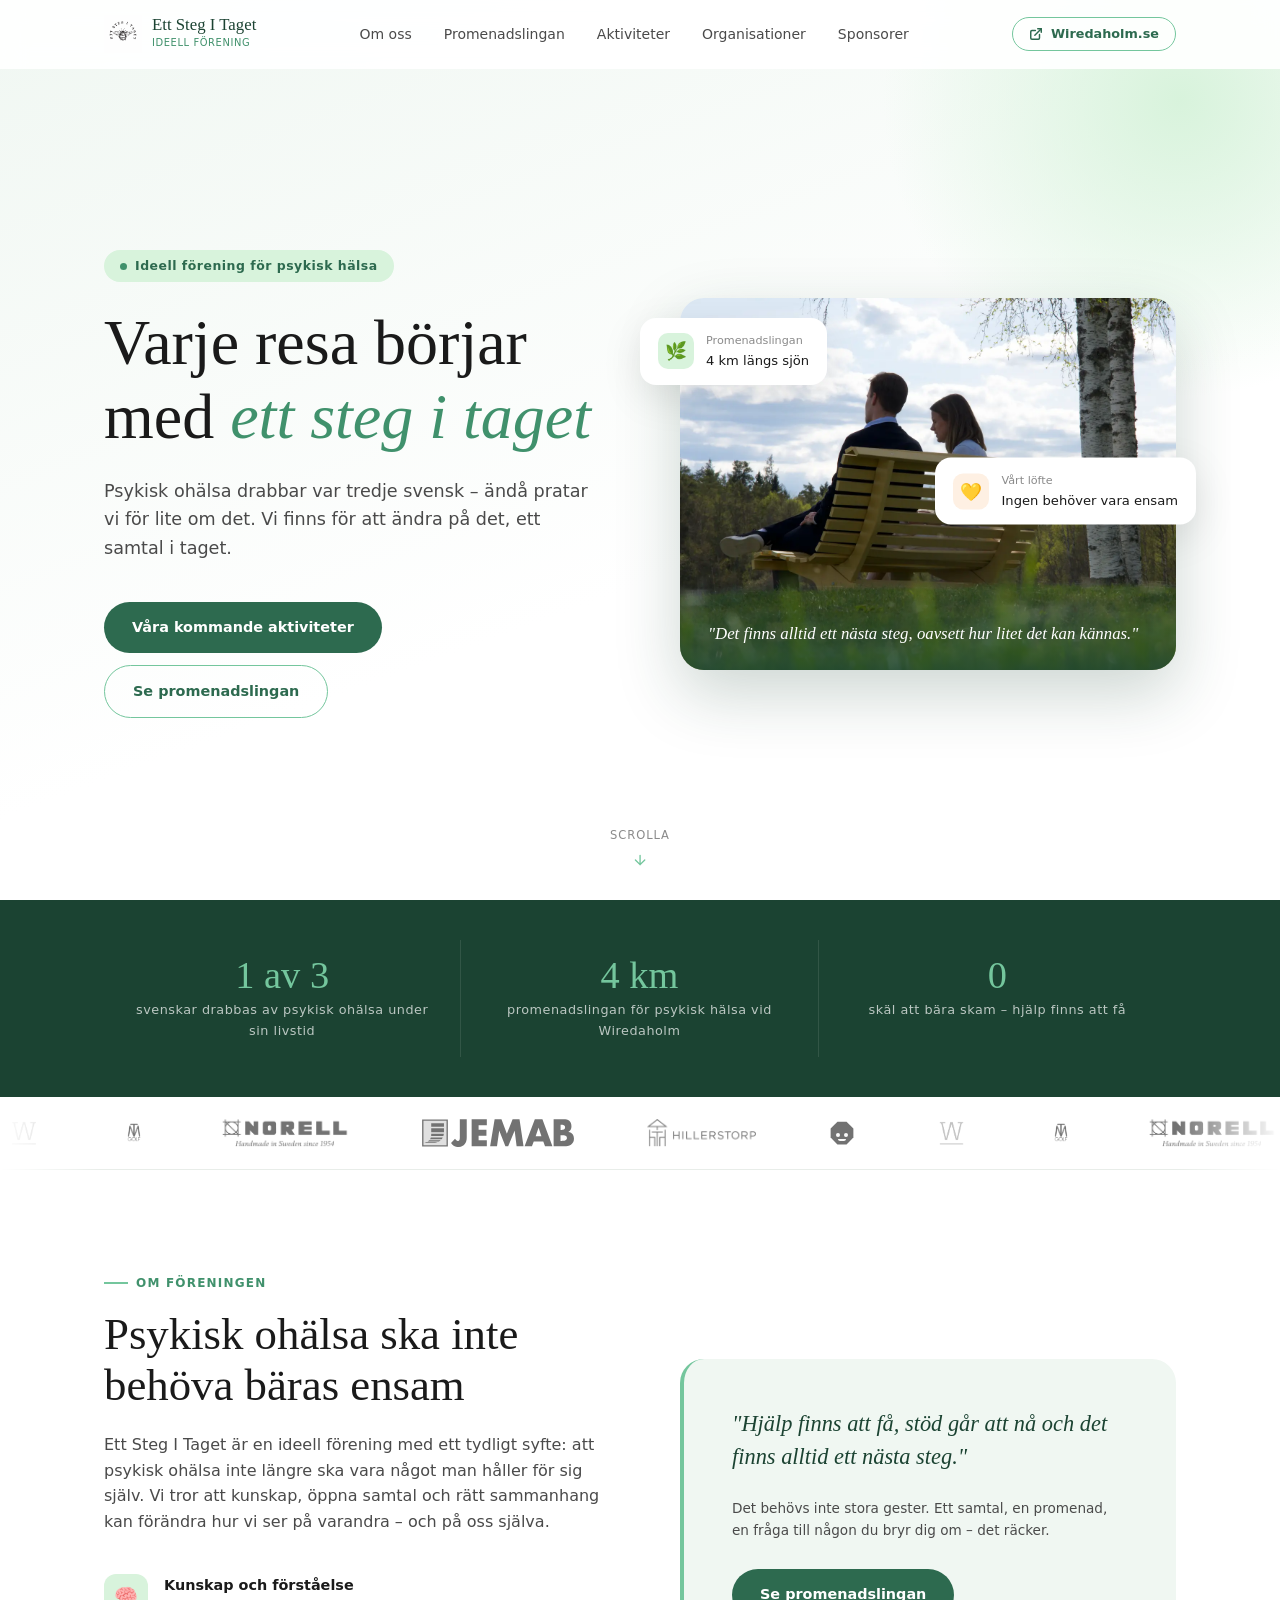
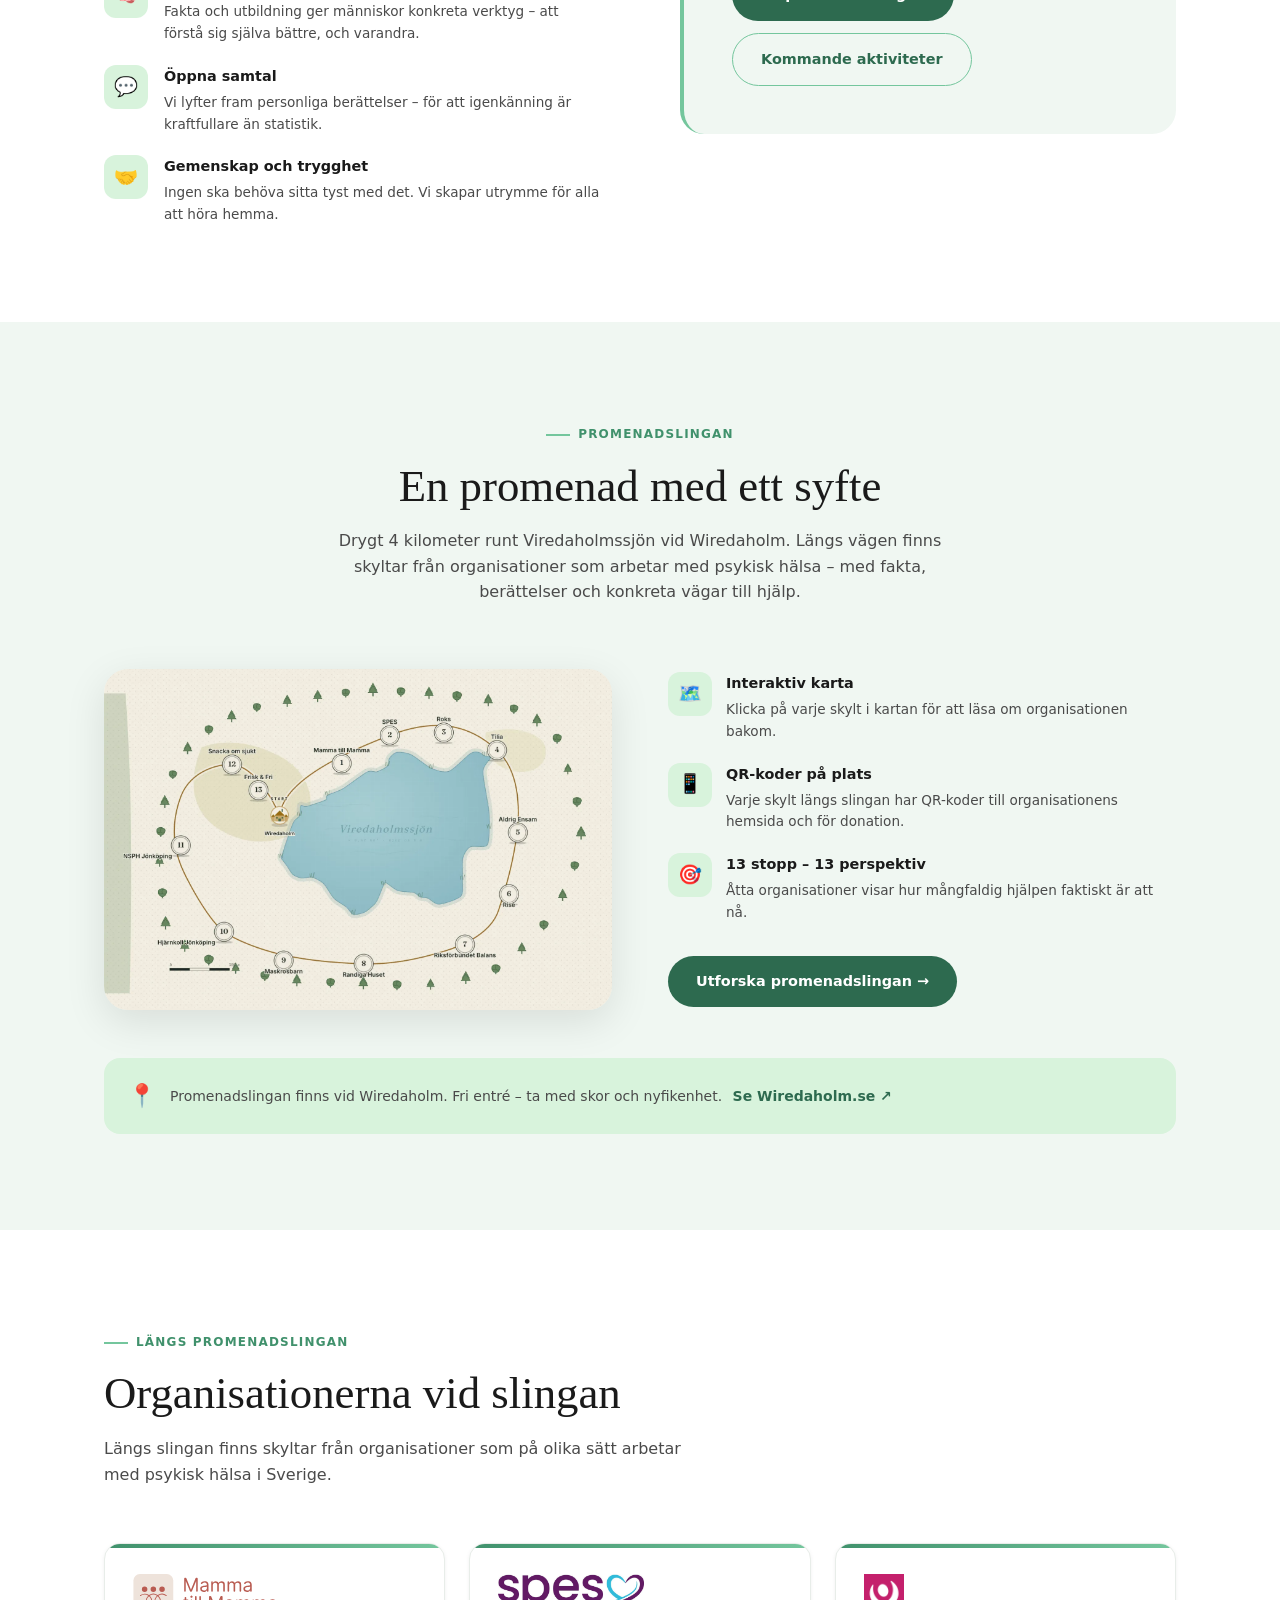
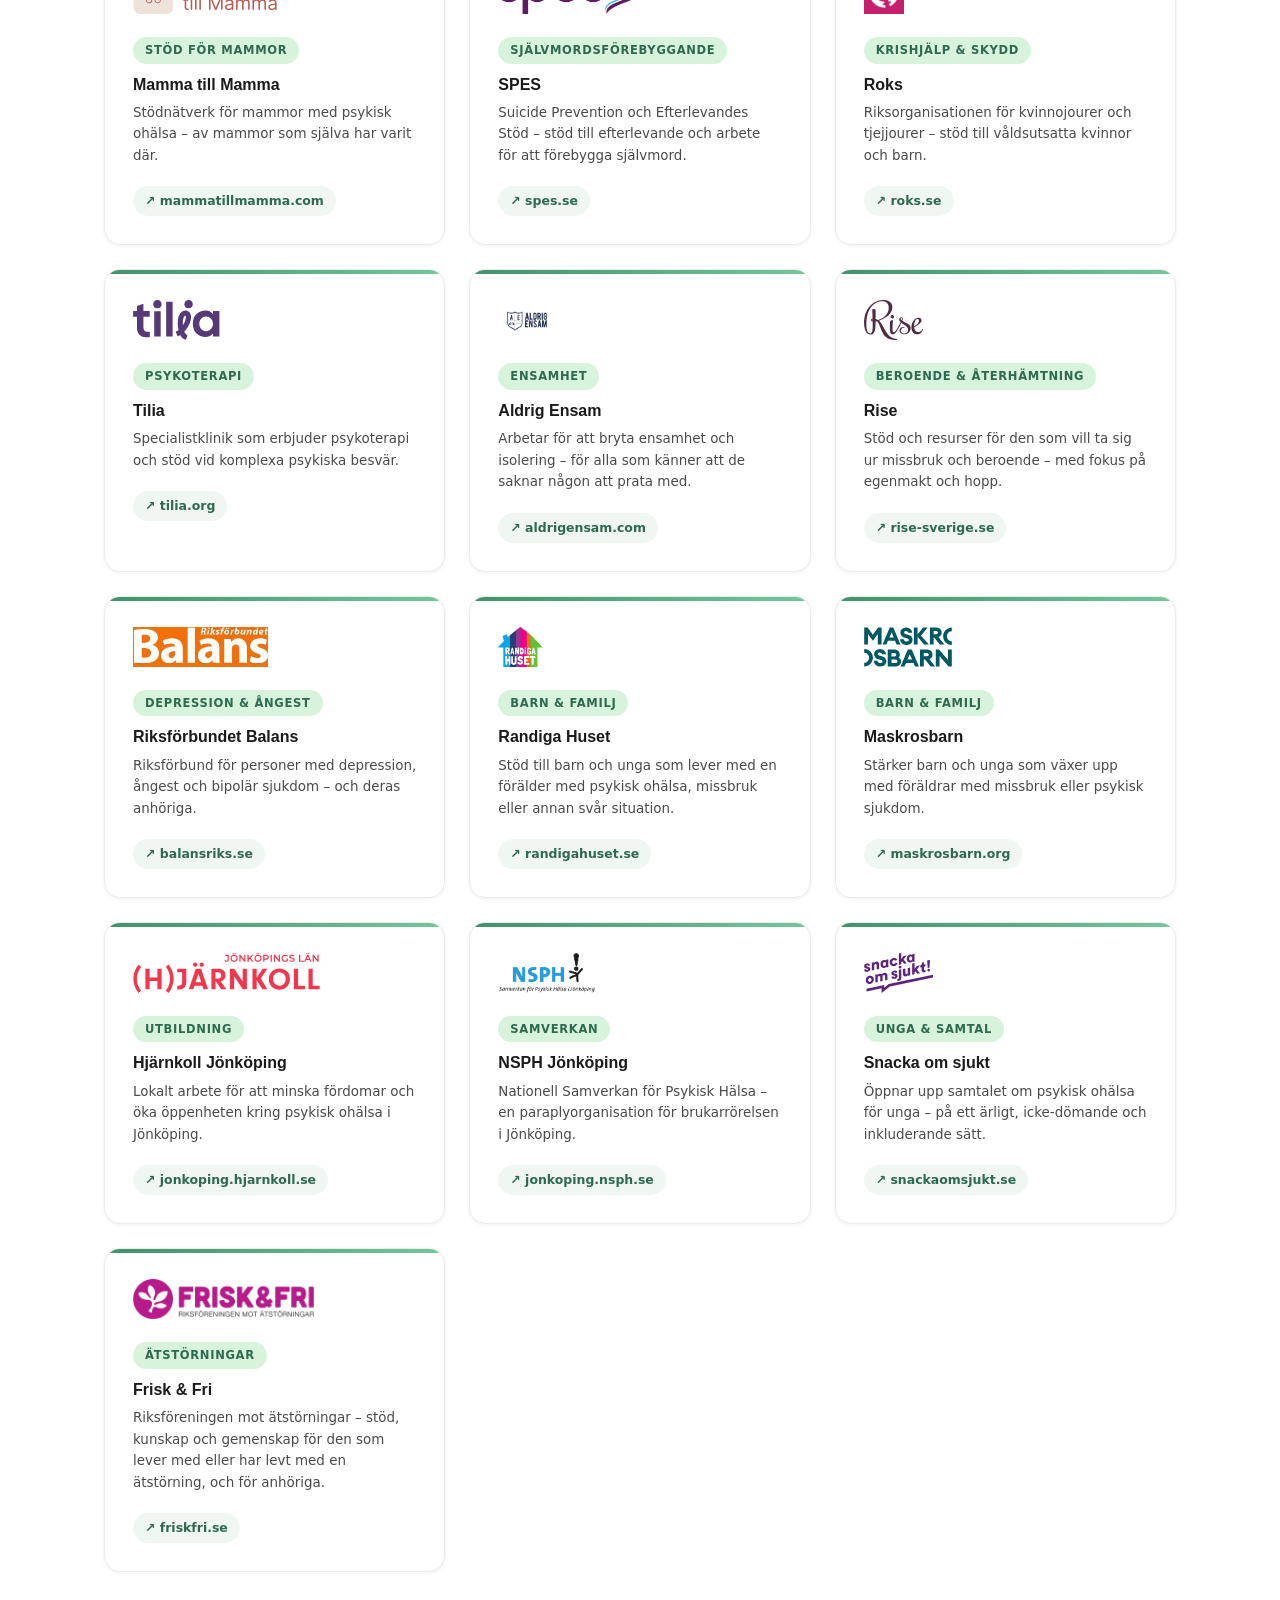
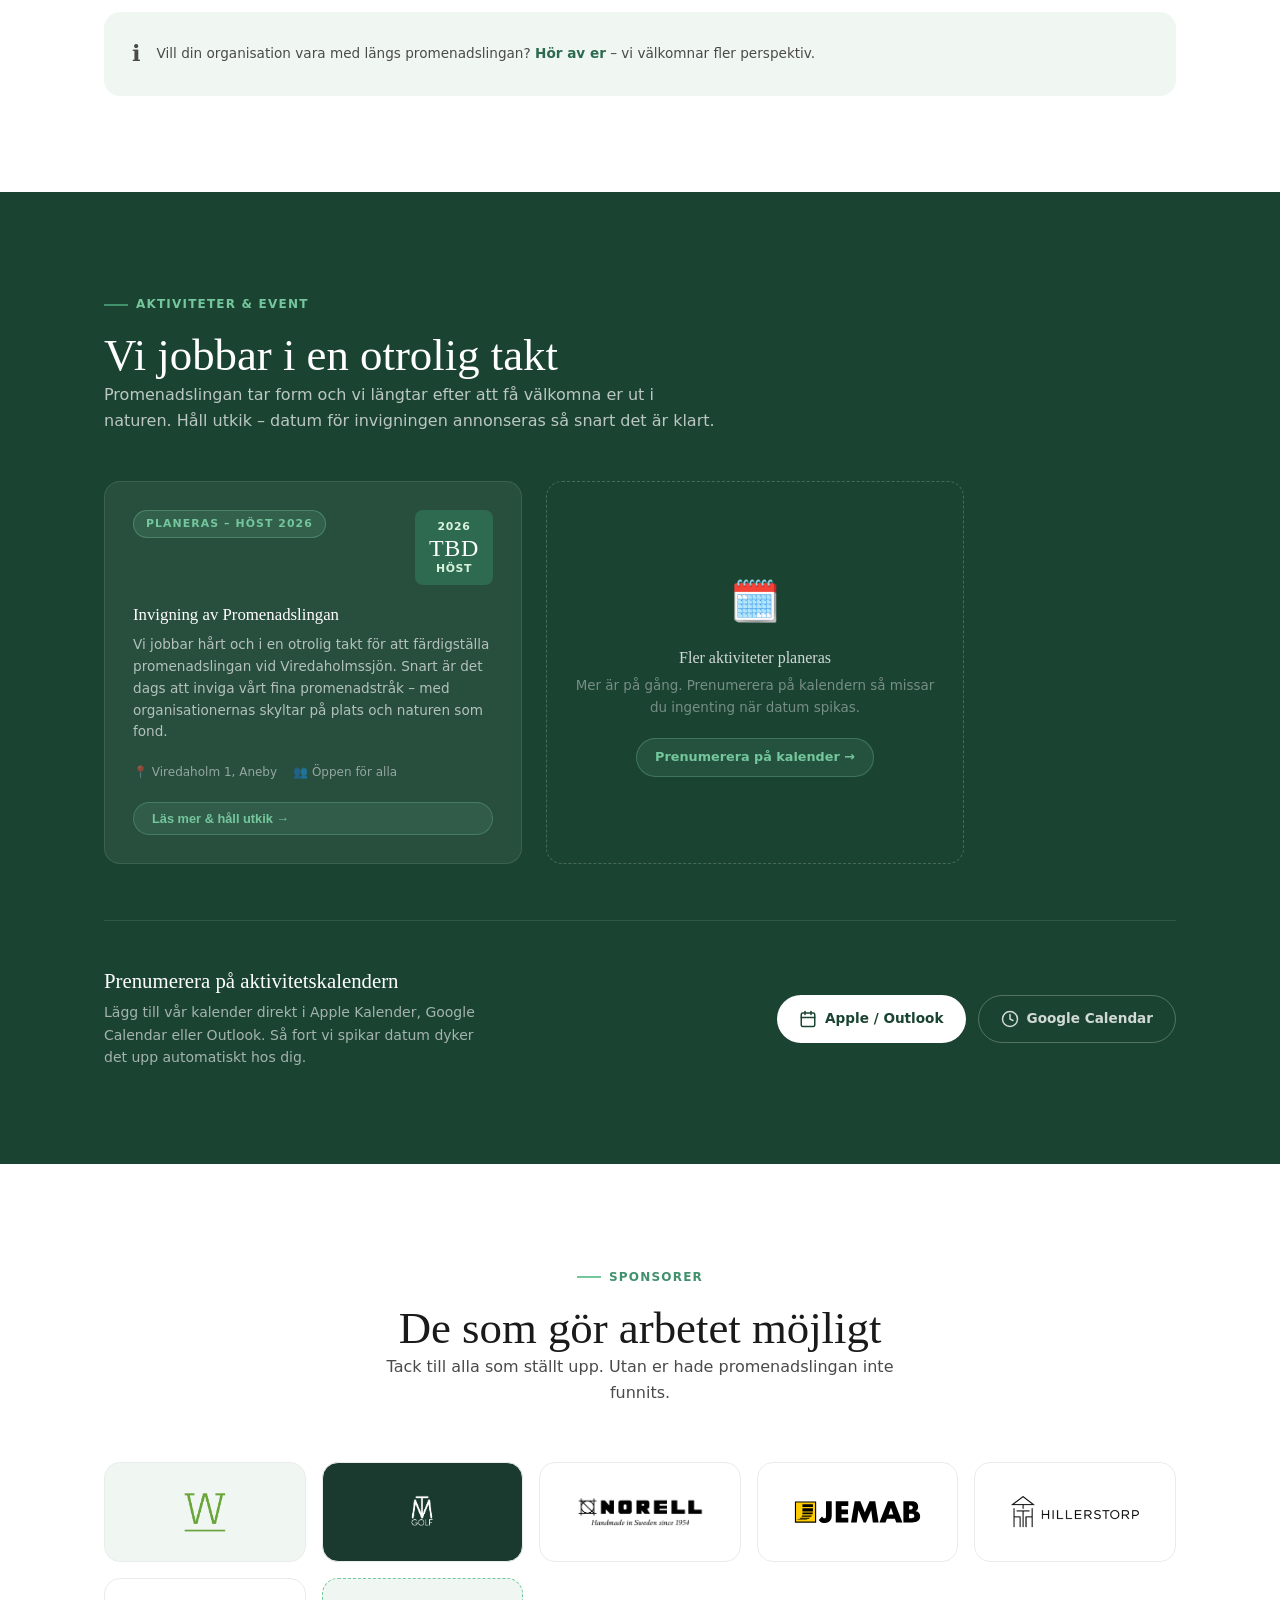
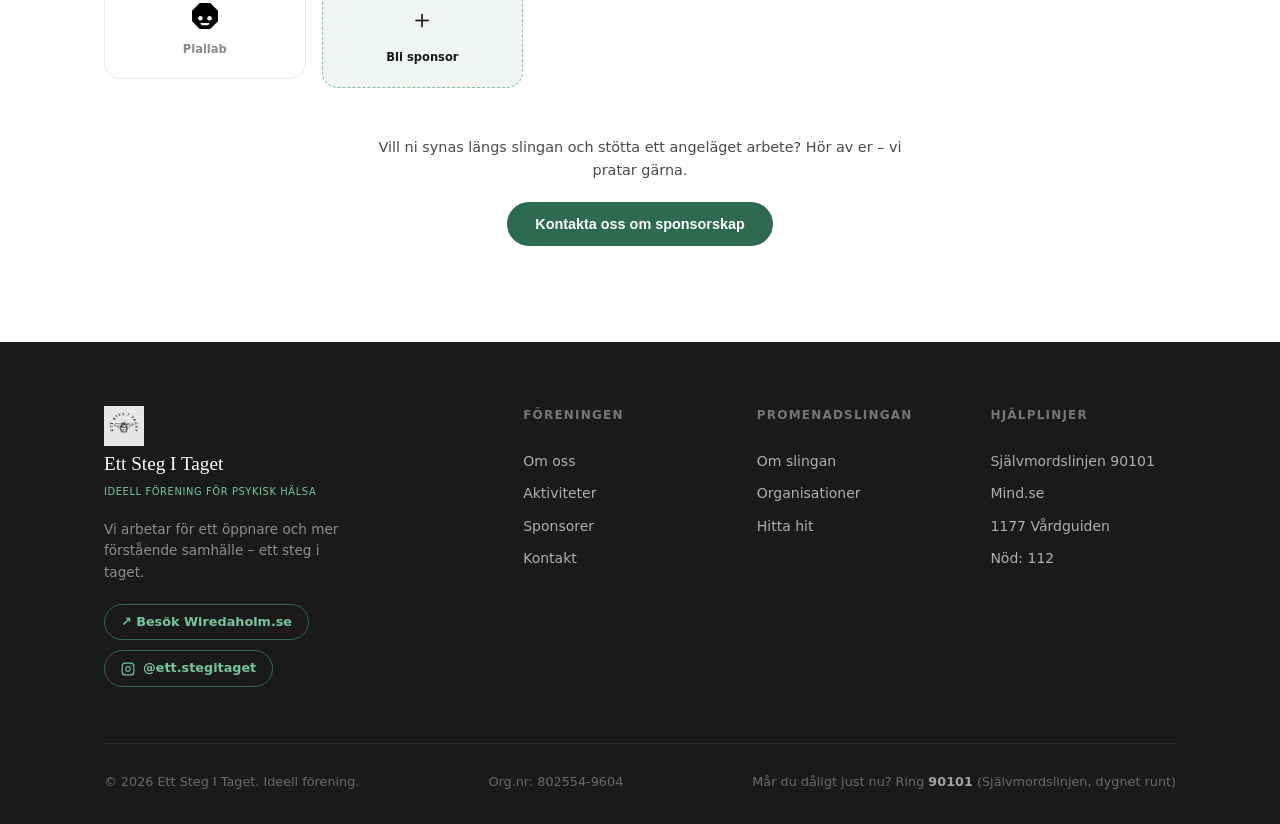
==== index.html @ 21723e29 "Lägg till Frisk & Fri logotyp (stopp 13) Lägger till logos/friskfri_Logotyp.png och kopplar den till" ====
<!DOCTYPE html>
<html lang="sv">
<head>
  <meta charset="UTF-8" />
  <meta name="viewport" content="width=device-width, initial-scale=1.0" />
  <title>Psykisk hälsa – Ett Steg I Taget | Ideell förening</title>
  <meta name="description" content="En ideell förening och en 4 km promenadslinga vid Wiredaholm – för att psykisk ohälsa inte ska behöva bäras ensam. Hjälp finns att få." />
  <!-- Open Graph / Social sharing -->
  <meta property="og:type" content="website" />
  <meta property="og:url" content="https://ettstegitaget.se/" />
  <meta property="og:title" content="Ett Steg I Taget – Ideell förening för psykisk hälsa" />
  <meta property="og:description" content="En ideell förening och en 4 km promenadslinga vid Wiredaholm – för att psykisk ohälsa inte ska behöva bäras ensam." />
  <meta property="og:image" content="https://ettstegitaget.se/Promenadslingan-vireda.webp" />
  <meta name="twitter:card" content="summary_large_image" />
  <meta name="twitter:title" content="Ett Steg I Taget – Ideell förening för psykisk hälsa" />
  <meta name="twitter:description" content="En ideell förening och en 4 km promenadslinga vid Wiredaholm – för att psykisk ohälsa inte ska behöva bäras ensam." />
  <meta name="twitter:image" content="https://ettstegitaget.se/Promenadslingan-vireda.webp" />
  <!-- Icons & manifest -->
  <link rel="icon" href="favicon.ico" sizes="any" />
  <link rel="icon" href="apple-touch-icon.png" type="image/png" sizes="180x180" />
  <link rel="apple-touch-icon" href="apple-touch-icon.png" />
  <link rel="manifest" href="manifest.json" />
  <!-- Fonts: self-hosted (GDPR) -->
  <link rel="stylesheet" href="fonts/fonts.css" />
  <style>
    /* ─── Design tokens ─────────────────────────────────── */
    :root {
      --green-900: #1B4332;
      --green-700: #2D6A4F;
      --green-500: #40916C;
      --green-300: #74C69D;
      --green-100: #D8F3DC;
      --green-50:  #F0F7F2;
      --warm:      #F4A261;
      --warm-light:#FEF0E3;
      --white:     #FFFFFF;
      --gray-900:  #1A1A1A;
      --gray-600:  #4A4A4A;
      --gray-400:  #8A8A8A;
      --gray-100:  #F5F5F5;
      --radius-sm: 8px;
      --radius-md: 16px;
      --radius-lg: 24px;
      --shadow-sm: 0 1px 4px rgba(0,0,0,.06);
      --shadow-md: 0 4px 20px rgba(0,0,0,.08);
      --shadow-lg: 0 12px 40px rgba(0,0,0,.10);
      --transition: .25s ease;
    }

    /* ─── Reset & base ──────────────────────────────────── */
    *, *::before, *::after { box-sizing: border-box; margin: 0; padding: 0; }
    html { scroll-behavior: smooth; }
    body {
      font-family: 'Inter', system-ui, sans-serif;
      color: var(--gray-900);
      background: var(--white);
      line-height: 1.6;
      -webkit-font-smoothing: antialiased;
    }
    img { display: block; max-width: 100%; }
    a { color: inherit; text-decoration: none; }
    ul { list-style: none; }

    /* ─── Utility ───────────────────────────────────────── */
    .container { max-width: 1120px; margin-inline: auto; padding-inline: 24px; }
    .section    { padding-block: 96px; }
    .section-sm { padding-block: 64px; }
    .eyebrow {
      display: inline-flex; align-items: center; gap: 8px;
      font-size: .75rem; font-weight: 600; letter-spacing: .1em;
      text-transform: uppercase; color: var(--green-500);
      margin-bottom: 16px;
    }
    .eyebrow::before {
      content: ''; display: block; width: 24px; height: 2px;
      background: var(--green-300);
    }
    h1, h2, h3 { font-family: 'Cormorant Garamond', Georgia, serif; line-height: 1.15; }
    h1 { font-size: clamp(2.4rem, 5vw, 4rem); font-weight: 300; }
    h2 { font-size: clamp(1.8rem, 3.5vw, 2.8rem); font-weight: 300; }
    h3 { font-size: 1.25rem; font-weight: 400; }
    p  { color: var(--gray-600); max-width: 60ch; }
    .btn {
      display: inline-flex; align-items: center; gap: 8px;
      padding: 14px 28px; border-radius: 100px;
      font-size: .9rem; font-weight: 600;
      transition: var(--transition); cursor: pointer; border: none;
    }
    .btn-primary {
      background: var(--green-700); color: var(--white);
    }
    .btn-primary:hover { background: var(--green-900); transform: translateY(-1px); box-shadow: var(--shadow-md); }
    .btn-outline {
      background: transparent; color: var(--green-700);
      border: 1.5px solid var(--green-300);
    }
    .btn-outline:hover { background: var(--green-50); transform: translateY(-1px); }
    .btn-warm {
      background: var(--warm); color: var(--white);
    }
    .btn-warm:hover { background: #e8935a; transform: translateY(-1px); box-shadow: var(--shadow-md); }
    .card {
      background: var(--white); border-radius: var(--radius-md);
      border: 1px solid #E8EDE9; padding: 32px;
      transition: var(--transition); box-shadow: var(--shadow-sm);
    }
    .card:hover { box-shadow: var(--shadow-md); transform: translateY(-2px); }
    .tag {
      display: inline-block;
      background: var(--green-100); color: var(--green-700);
      border-radius: 100px; font-size: .72rem; font-weight: 600;
      padding: 4px 12px; letter-spacing: .06em; text-transform: uppercase;
    }

    /* ─── Reveal animation ──────────────────────────────── */
    .reveal {
      opacity: 0; transform: translateY(24px);
      transition: opacity .6s ease, transform .6s ease;
    }
    .reveal.visible { opacity: 1; transform: translateY(0); }
    .reveal-delay-1 { transition-delay: .1s; }
    .reveal-delay-2 { transition-delay: .2s; }
    .reveal-delay-3 { transition-delay: .3s; }

    /* ─── Navigation ────────────────────────────────────── */
    .nav {
      position: fixed; top: 0; left: 0; right: 0; z-index: 100;
      background: rgba(255,255,255,.92); backdrop-filter: blur(12px);
      border-bottom: 1px solid transparent;
      transition: border-color var(--transition), box-shadow var(--transition);
    }
    .nav.scrolled {
      border-color: #E8EDE9; box-shadow: var(--shadow-sm);
    }
    .nav-inner {
      display: flex; align-items: center; justify-content: space-between;
      height: 68px;
    }
    .nav-logo {
      display: flex; align-items: center; gap: 10px;
    }
    .nav-logo img { height: 38px; width: auto; }
    .nav-logo-text { display: flex; flex-direction: column; gap: 1px; }
    .nav-logo-name {
      font-family: 'Cormorant Garamond', serif; font-size: 1.05rem; font-weight: 400;
      color: var(--green-900); line-height: 1;
    }
    .nav-logo-tagline {
      font-size: .62rem; color: var(--green-500); letter-spacing: .06em;
      text-transform: uppercase; font-weight: 500;
    }
    .nav-links {
      display: flex; align-items: center; gap: 32px;
    }
    .nav-links a {
      font-size: .875rem; font-weight: 500; color: var(--gray-600);
      transition: color var(--transition); position: relative;
    }
    .nav-links a::after {
      content: ''; position: absolute; bottom: -4px; left: 0; right: 0;
      height: 2px; background: var(--green-500); border-radius: 2px;
      transform: scaleX(0); transition: transform var(--transition);
    }
    .nav-links a:hover, .nav-links a.active { color: var(--green-700); }
    .nav-links a:hover::after, .nav-links a.active::after { transform: scaleX(1); }
    .nav-wiredaholm {
      display: flex; align-items: center; gap: 8px;
      font-size: .8rem; font-weight: 600; color: var(--green-700);
      border: 1.5px solid var(--green-300); border-radius: 100px;
      padding: 6px 16px; transition: var(--transition);
    }
    .nav-wiredaholm:hover { background: var(--green-50); }
    .nav-wiredaholm svg { width: 14px; height: 14px; }
    .hamburger {
      display: none; flex-direction: column; gap: 5px;
      cursor: pointer; padding: 4px; background: none; border: none;
    }
    .hamburger span {
      display: block; width: 24px; height: 2px;
      background: var(--gray-900); border-radius: 2px;
      transition: var(--transition);
    }
    .mobile-menu {
      display: none; position: fixed; inset: 68px 0 0 0; z-index: 99;
      background: var(--white); flex-direction: column; gap: 0;
      border-top: 1px solid #E8EDE9; padding: 24px;
      overflow-y: auto;
    }
    .mobile-menu.open { display: flex; }
    .mobile-menu a {
      display: block; padding: 16px 0; font-size: 1.1rem; font-weight: 500;
      color: var(--gray-600); border-bottom: 1px solid #F0F0F0;
      transition: color var(--transition);
    }
    .mobile-menu a:hover { color: var(--green-700); }

    /* ─── Hero ──────────────────────────────────────────── */
    .hero {
      min-height: 100svh; display: grid;
      place-items: center; padding-top: 68px;
      background: linear-gradient(160deg, var(--green-50) 0%, var(--white) 60%);
      position: relative; overflow: hidden;
    }
    .hero::before {
      content: ''; position: absolute;
      width: 600px; height: 600px; border-radius: 50%;
      background: radial-gradient(circle, var(--green-100) 0%, transparent 70%);
      top: -200px; right: -200px; pointer-events: none;
      z-index: 0;
    }
    .hero-content {
      display: grid; grid-template-columns: 1fr 1fr; gap: 80px;
      align-items: center; padding-block: 80px;
      position: relative; z-index: 1;
    }
    .hero-badge {
      display: inline-flex; align-items: center; gap: 8px;
      background: var(--green-100); color: var(--green-700);
      border-radius: 100px; font-size: .78rem; font-weight: 600;
      padding: 6px 16px; margin-bottom: 24px; letter-spacing: .04em;
    }
    .hero-badge span { width: 7px; height: 7px; background: var(--green-500); border-radius: 50%; }
    .hero h1 { margin-bottom: 24px; }
    .hero h1 em { font-style: italic; color: var(--green-500); }
    .hero p { font-size: 1.1rem; margin-bottom: 40px; }
    .hero-cta { display: flex; flex-wrap: wrap; gap: 12px; }
    .hero-visual {
      position: relative; display: flex;
      justify-content: center; align-items: center;
    }
    .hero-photo-frame {
      position: relative; border-radius: var(--radius-lg);
      overflow: hidden; width: 100%; max-width: 520px;
      aspect-ratio: 4/3;
      box-shadow: 0 24px 64px rgba(27,67,50,.22);
    }
    .hero-photo-frame img {
      width: 100%; height: 100%; object-fit: cover;
      object-position: center 40%;
      transition: transform .6s ease;
    }
    .hero-photo-frame:hover img { transform: scale(1.03); }
    .hero-photo-caption {
      position: absolute; bottom: 0; left: 0; right: 0;
      padding: 40px 28px 24px;
      background: linear-gradient(to top, rgba(27,67,50,.80) 0%, transparent 100%);
      font-family: 'Cormorant Garamond', serif; color: var(--white);
      font-size: 1.05rem; font-style: italic; line-height: 1.4;
    }
    .hero-float {
      position: absolute; background: var(--white);
      border-radius: var(--radius-md); padding: 14px 18px;
      box-shadow: var(--shadow-lg);
      display: flex; align-items: center; gap: 12px;
      font-size: .82rem; font-weight: 500; color: var(--gray-900);
      white-space: nowrap;
    }
    .hero-float-1 { top: 20px; left: -40px; }
    .hero-float-2 { top: 52%; right: -20px; transform: translateY(-50%); }
    .hero-float .icon {
      width: 36px; height: 36px; border-radius: 10px;
      display: flex; align-items: center; justify-content: center;
      font-size: 1.1rem; flex-shrink: 0;
    }
    .hero-float .icon.green { background: var(--green-100); }
    .hero-float .icon.warm  { background: var(--warm-light); }
    .scroll-indicator {
      position: absolute; bottom: 32px; left: 50%;
      transform: translateX(-50%);
      display: flex; flex-direction: column; align-items: center; gap: 8px;
      font-size: .72rem; color: var(--gray-400); letter-spacing: .08em; text-transform: uppercase;
      animation: bounce 2s infinite;
      z-index: 1;
    }
    .scroll-indicator svg { color: var(--green-300); }
    @keyframes bounce {
      0%, 100% { transform: translateX(-50%) translateY(0); }
      50% { transform: translateX(-50%) translateY(6px); }
    }

    /* ─── Sponsor marquee ──────────────────────────────────── */
    .sponsor-marquee {
      overflow: hidden;
      padding-block: 22px;
      background: var(--white);
      border-bottom: 1px solid #E8EDE9;
      -webkit-mask-image: linear-gradient(to right, transparent 0%, black 8%, black 92%, transparent 100%);
      mask-image: linear-gradient(to right, transparent 0%, black 8%, black 92%, transparent 100%);
    }
    .sponsor-marquee-track {
      display: flex;
      align-items: center;
      gap: 72px;
      width: max-content;
      animation: marquee-scroll 22s linear infinite;
    }
    .sponsor-marquee-track:hover { animation-play-state: paused; }
    @keyframes marquee-scroll {
      from { transform: translateX(0); }
      to   { transform: translateX(-50%); }
    }
    .sponsor-marquee-item {
      display: flex;
      align-items: center;
      flex-shrink: 0;
    }
    .sponsor-marquee-item img {
      height: 28px;
      width: auto;
      object-fit: contain;
      filter: grayscale(1);
      opacity: 0.55;
      transition: filter .3s ease, opacity .3s ease;
    }
    .sponsor-marquee-item img:hover {
      filter: grayscale(0);
      opacity: 1;
    }
    .sponsor-marquee-item img.invert {
      filter: invert(1) grayscale(1);
    }
    .sponsor-marquee-item img.invert:hover {
      filter: invert(1) grayscale(0);
      opacity: 1;
    }

    /* ─── Stats bar ─────────────────────────────────────── */
    .stats-bar {
      background: var(--green-900); color: var(--white);
      padding-block: 40px;
    }
    .stats-grid {
      display: grid; grid-template-columns: repeat(3, 1fr); gap: 0;
    }
    .stat {
      text-align: center; padding: 16px 24px;
      border-right: 1px solid rgba(255,255,255,.1);
    }
    .stat:last-child { border-right: none; }
    .stat-number {
      font-family: 'Cormorant Garamond', serif; font-size: 2.4rem; font-weight: 300;
      color: var(--green-300); line-height: 1; margin-bottom: 6px;
    }
    .stat-label { font-size: .8rem; color: rgba(255,255,255,.7); letter-spacing: .04em; }

    /* ─── Om oss ────────────────────────────────────────── */
    .about-grid {
      display: grid; grid-template-columns: 1fr 1fr; gap: 80px;
      align-items: center;
    }
    .about-values { margin-top: 40px; display: grid; gap: 20px; }
    .value-item {
      display: flex; gap: 16px; align-items: flex-start;
    }
    .value-icon {
      width: 44px; height: 44px; border-radius: 12px;
      background: var(--green-100); display: flex;
      align-items: center; justify-content: center;
      font-size: 1.2rem; flex-shrink: 0;
    }
    .value-text h4 { font-size: .9rem; font-weight: 600; margin-bottom: 4px; }
    .value-text p  { font-size: .85rem; max-width: none; }
    .about-quote-block {
      background: var(--green-50); border-radius: var(--radius-lg);
      padding: 48px; border-left: 4px solid var(--green-300);
      position: relative;
    }
    .about-quote-block blockquote {
      font-family: 'Cormorant Garamond', serif; font-size: 1.4rem; font-weight: 300;
      font-style: italic; color: var(--green-900); line-height: 1.5;
      margin-bottom: 24px;
    }
    .about-quote-block p { font-size: .85rem; max-width: none; }

    /* ─── Promenadslingan ───────────────────────────────── */
    .trail { background: var(--green-50); }
    .trail-header { text-align: center; max-width: 640px; margin: 0 auto 64px; }
    .trail-header p { margin-inline: auto; }
    .trail-steps {
      display: grid; grid-template-columns: repeat(3, 1fr); gap: 24px;
      margin-bottom: 56px;
    }
    .trail-step { text-align: center; padding: 32px 24px; }
    .step-number {
      font-family: 'Cormorant Garamond', serif; font-size: 3rem; font-weight: 300;
      color: var(--green-300); line-height: 1; margin-bottom: 16px;
    }
    .trail-step h3 { margin-bottom: 10px; font-size: 1.1rem; }
    .trail-step p  { font-size: .875rem; margin-inline: auto; }
    .trail-info-grid {
      display: grid; grid-template-columns: 1fr 1fr; gap: 24px;
    }
    .trail-info-card {
      background: var(--white); border-radius: var(--radius-md);
      padding: 32px; border: 1px solid #E8EDE9;
    }
    .trail-info-card h3 { margin-bottom: 12px; font-size: 1.05rem; }
    .trail-info-card p  { font-size: .875rem; max-width: none; }
    .qr-note {
      display: flex; align-items: flex-start; gap: 12px;
      background: var(--warm-light); border-radius: var(--radius-md);
      padding: 20px 24px; margin-top: 16px;
      font-size: .85rem; color: var(--gray-600);
    }
    .qr-note .qr-icon { font-size: 1.5rem; flex-shrink: 0; }

    /* ─── Organisationer ────────────────────────────────── */
    .orgs-header { max-width: 640px; margin-bottom: 56px; }
    .orgs-grid {
      display: grid; grid-template-columns: repeat(auto-fill, minmax(280px, 1fr));
      gap: 24px;
    }
    .org-card {
      padding: 28px; position: relative; overflow: hidden;
    }
    .org-card::before {
      content: ''; position: absolute; top: 0; left: 0; right: 0;
      height: 4px; background: linear-gradient(90deg, var(--green-500), var(--green-300));
    }
    .org-logo {
      height: 44px; margin-bottom: 20px;
      display: flex; align-items: center;
    }
    .org-logo img {
      max-height: 40px; max-width: 200px;
      width: auto; height: auto; object-fit: contain;
      display: block;
    }
    .org-card h3 { font-size: 1rem; font-weight: 600; margin-bottom: 8px; font-family: 'Inter', sans-serif; }
    .org-card p  { font-size: .84rem; max-width: none; margin-bottom: 20px; }
    .org-links   { display: flex; gap: 8px; flex-wrap: wrap; }
    .org-link {
      display: inline-flex; align-items: center; gap: 6px;
      font-size: .78rem; font-weight: 600; color: var(--green-700);
      background: var(--green-50); border-radius: 100px;
      padding: 5px 12px; transition: var(--transition);
    }
    .org-link:hover { background: var(--green-100); }
    .orgs-note {
      margin-top: 40px; padding: 24px 28px;
      background: var(--green-50); border-radius: var(--radius-md);
      font-size: .85rem; color: var(--gray-600);
      display: flex; gap: 16px; align-items: center;
    }
    .orgs-note .note-icon { font-size: 1.4rem; flex-shrink: 0; }

    /* ─── Aktiviteter ───────────────────────────────────── */
    .events { background: var(--green-900); color: var(--white); }
    .events .eyebrow { color: var(--green-300); }
    .events .eyebrow::before { background: var(--green-500); }
    .events h2 { color: var(--white); }
    .events-header {
      display: flex; justify-content: space-between; align-items: flex-end;
      margin-bottom: 48px; gap: 24px; flex-wrap: wrap;
    }
    .events-header p { color: rgba(255,255,255,.7); }
    .events-grid { display: grid; grid-template-columns: repeat(auto-fill, minmax(280px, 1fr)); gap: 24px; max-width: 860px; }
    .event-card {
      background: rgba(255,255,255,.06); border: 1px solid rgba(255,255,255,.1);
      border-radius: var(--radius-md); padding: 28px;
      display: flex; flex-direction: column;
      transition: var(--transition);
    }
    .event-card:hover {
      background: rgba(255,255,255,.10); transform: translateY(-2px);
      box-shadow: 0 8px 32px rgba(0,0,0,.3);
    }
    .event-card-top {
      display: flex; justify-content: space-between; align-items: flex-start;
      gap: 16px; margin-bottom: 20px;
    }
    .event-card-top .event-badge { margin-bottom: 0; flex-shrink: 0; }
    .event-date {
      display: inline-flex; flex-direction: column; align-items: center;
      background: var(--green-700); border-radius: var(--radius-sm);
      padding: 8px 14px; flex-shrink: 0;
      font-size: .68rem; font-weight: 600; letter-spacing: .06em;
      text-transform: uppercase; color: var(--green-100);
    }
    .event-date strong { font-family: 'Cormorant Garamond', serif; font-size: 1.5rem; font-weight: 300; color: var(--white); line-height: 1; }
    .event-card h3 { color: var(--white); margin-bottom: 10px; font-size: 1.05rem; }
    .event-card p  { color: rgba(255,255,255,.65); font-size: .85rem; max-width: none; margin-bottom: 20px; flex: 1; }
    .event-meta {
      display: flex; gap: 16px; flex-wrap: wrap;
      font-size: .75rem; color: rgba(255,255,255,.5);
    }
    .event-meta span { display: flex; align-items: center; gap: 5px; }
    .event-coming-soon {
      border: 1.5px dashed rgba(255,255,255,.2); border-radius: var(--radius-md);
      padding: 40px 28px; text-align: center;
      display: flex; flex-direction: column; align-items: center; justify-content: center;
    }
    .event-coming-soon .cs-icon { font-size: 2.5rem; margin-bottom: 16px; }
    .event-coming-soon h3 { color: rgba(255,255,255,.8); margin-bottom: 8px; font-size: 1rem; }
    .event-coming-soon p  { color: rgba(255,255,255,.4); font-size: .84rem; margin-inline: auto; }
    .event-card-btn {
      margin-top: 20px; display: inline-flex; align-items: center; gap: 6px;
      font-size: .8rem; font-weight: 600; color: var(--green-300);
      background: rgba(116,198,157,.12); border: 1px solid rgba(116,198,157,.3);
      border-radius: 100px; padding: 8px 18px; cursor: pointer;
      transition: background var(--transition), color var(--transition);
    }
    .event-card-btn:hover { background: rgba(116,198,157,.22); color: #fff; }

    /* ─── Event modal ─────────────────────────────────── */
    dialog.event-modal {
      position: fixed; inset: 0; margin: auto;
      border: none; border-radius: var(--radius-lg);
      padding: 0; max-width: 560px;
      width: calc(100% - 32px);
      max-height: 88vh; overflow-y: auto;
      box-shadow: 0 24px 80px rgba(0,0,0,.22);
      animation: modal-in .28s cubic-bezier(.22,1,.36,1);
    }
    dialog.event-modal::backdrop {
      background: rgba(15,30,20,.55);
      backdrop-filter: blur(6px);
    }
    @keyframes modal-in {
      from { opacity: 0; transform: translateY(20px) scale(.98); }
      to   { opacity: 1; transform: translateY(0) scale(1); }
    }
    .modal-hero {
      width: 100%; height: 210px; object-fit: cover;
      border-radius: var(--radius-lg) var(--radius-lg) 0 0;
      display: block;
    }
    .modal-hero-placeholder {
      width: 100%; height: 210px;
      background: linear-gradient(135deg, var(--green-900) 0%, var(--green-700) 100%);
      border-radius: var(--radius-lg) var(--radius-lg) 0 0;
      display: flex; align-items: center; justify-content: center;
      font-size: 3.5rem;
    }
    .modal-close {
      position: absolute; top: 14px; right: 14px;
      width: 34px; height: 34px; border-radius: 50%;
      background: rgba(0,0,0,.35); border: none; cursor: pointer;
      display: flex; align-items: center; justify-content: center;
      color: #fff; transition: background var(--transition);
    }
    .modal-close:hover { background: rgba(0,0,0,.55); }
    .modal-close svg { width: 16px; height: 16px; }
    .modal-body { padding: 28px 32px 36px; position: relative; }
    .modal-body .event-badge { margin-bottom: 14px; }
    .modal-body h2 {
      font-family: 'Cormorant Garamond', serif; font-weight: 300;
      font-size: clamp(1.6rem, 3vw, 2.1rem); line-height: 1.15;
      color: var(--gray-900); margin-bottom: 16px;
    }
    .modal-meta {
      display: flex; flex-wrap: wrap; gap: 16px;
      margin-bottom: 20px;
    }
    .modal-meta span {
      display: flex; align-items: center; gap: 6px;
      font-size: .82rem; color: var(--gray-400); font-weight: 500;
    }
    .modal-desc { font-size: .95rem; color: var(--gray-600); line-height: 1.7; margin-bottom: 28px; }
    .modal-divider { border: none; border-top: 1px solid #E8EDE9; margin: 24px 0; }
    .modal-cta-label {
      font-size: .75rem; font-weight: 700; letter-spacing: .08em;
      text-transform: uppercase; color: var(--gray-400); margin-bottom: 12px;
    }
    .modal-cta-btn {
      width: 100%; justify-content: center; font-size: .95rem;
    }
    /* event badge */
    .event-badge {
      display: inline-block; margin-bottom: 14px;
      background: rgba(116,198,157,.15); color: var(--green-300);
      border: 1px solid rgba(116,198,157,.35);
      border-radius: 100px; font-size: .68rem; font-weight: 700;
      letter-spacing: .1em; text-transform: uppercase; padding: 4px 12px;
    }
    /* calendar subscribe block */
    .cal-subscribe {
      margin-top: 56px;
      border-top: 1px solid rgba(255,255,255,.1);
      padding-top: 48px;
      display: flex; flex-wrap: wrap;
      align-items: center; justify-content: space-between; gap: 32px;
    }
    .cal-subscribe-text h3 {
      color: var(--white); font-size: 1.3rem; font-weight: 300;
      margin-bottom: 8px;
    }
    .cal-subscribe-text p {
      color: rgba(255,255,255,.6); font-size: .875rem; max-width: 44ch;
    }
    .cal-btns {
      display: flex; flex-wrap: wrap; gap: 12px; flex-shrink: 0;
    }
    .cal-btn {
      display: inline-flex; align-items: center; gap: 8px;
      padding: 12px 22px; border-radius: 100px;
      font-size: .85rem; font-weight: 600;
      transition: var(--transition); text-decoration: none;
    }
    .cal-btn svg { width: 18px; height: 18px; flex-shrink: 0; }
    .cal-btn-primary {
      background: var(--white); color: var(--green-900);
    }
    .cal-btn-primary:hover { background: var(--green-100); transform: translateY(-1px); }
    .cal-btn-secondary {
      background: transparent; color: rgba(255,255,255,.8);
      border: 1.5px solid rgba(255,255,255,.25);
    }
    .cal-btn-secondary:hover { background: rgba(255,255,255,.08); transform: translateY(-1px); }
    @media (max-width: 680px) {
      .cal-subscribe { flex-direction: column; }
      .cal-btns { width: 100%; }
      .cal-btn { flex: 1; justify-content: center; }
    }

    /* ─── Sponsorer ─────────────────────────────────────── */
    .sponsors-header { text-align: center; max-width: 520px; margin: 0 auto 56px; }
    .sponsors-header p { margin-inline: auto; }
    .sponsors-grid {
      display: grid; grid-template-columns: repeat(auto-fill, minmax(180px, 1fr));
      gap: 16px; margin-bottom: 48px;
    }
    .sponsor-card {
      aspect-ratio: 2/1; border-radius: var(--radius-md);
      border: 1.5px solid #E8EDE9;
      display: flex; flex-direction: column;
      align-items: center; justify-content: center; gap: 8px;
      padding: 20px; transition: var(--transition);
      background: var(--white); text-decoration: none;
    }
    .sponsor-card:hover { border-color: var(--green-300); box-shadow: var(--shadow-md); transform: translateY(-2px); }
    .sponsor-card img {
      max-width: 80%; max-height: 48px;
      width: auto; height: auto; object-fit: contain;
      transition: filter var(--transition);
    }
    .sponsor-card .sp-name { font-size: .72rem; font-weight: 600; color: var(--gray-400); text-align: center; }
    .sponsor-cta { text-align: center; }
    .sponsor-cta p { font-size: .9rem; margin: 0 auto 20px; }

    /* ─── Footer ────────────────────────────────────────── */
    footer {
      background: var(--gray-900); color: var(--white);
      padding-block: 64px 32px;
    }
    .footer-grid {
      display: grid; grid-template-columns: 2fr 1fr 1fr 1fr;
      gap: 48px; margin-bottom: 56px;
    }
    .footer-brand .nav-logo-name { font-size: 1.2rem; color: var(--white); margin-bottom: 4px; display: block; }
    .footer-brand .nav-logo-tagline { color: var(--green-300); }
    .footer-brand p {
      margin-top: 16px; font-size: .85rem;
      color: rgba(255,255,255,.5); max-width: 28ch;
    }
    .footer-wiredaholm {
      display: inline-flex; align-items: center; gap: 8px;
      margin-top: 20px; font-size: .8rem; font-weight: 600;
      color: var(--green-300); border: 1px solid var(--green-700);
      border-radius: 100px; padding: 7px 16px; transition: var(--transition);
    }
    .footer-wiredaholm:hover { background: var(--green-700); color: var(--white); }
    .footer-col h4 {
      font-size: .75rem; font-weight: 700; letter-spacing: .1em;
      text-transform: uppercase; color: rgba(255,255,255,.4);
      margin-bottom: 20px;
    }
    .footer-col a {
      display: block; font-size: .875rem;
      color: rgba(255,255,255,.65); padding-block: 5px;
      transition: color var(--transition);
    }
    .footer-col a:hover { color: var(--green-300); }
    .footer-bottom {
      border-top: 1px solid rgba(255,255,255,.08);
      padding-top: 28px; display: flex;
      justify-content: space-between; align-items: center; flex-wrap: wrap;
      gap: 16px;
    }
    .footer-bottom p { font-size: .8rem; color: rgba(255,255,255,.35); max-width: none; }
    .org-nr { font-size: .75rem; color: rgba(255,255,255,.25); }

    /* ─── Responsive ────────────────────────────────────── */
    @media (max-width: 900px) {
      .nav-links, .nav-wiredaholm { display: none; }
      .hamburger { display: flex; }
      .hero        { min-height: auto; }
      .hero-content { grid-template-columns: 1fr; gap: 24px; padding-block: 48px 40px; }
      .hero-visual  { display: none; }
      .scroll-indicator { display: none; }
      .about-grid   { grid-template-columns: 1fr; gap: 40px; }
      .trail-steps  { grid-template-columns: 1fr; gap: 8px; }
      .trail-info-grid { grid-template-columns: 1fr; }
      .trail-map-grid { grid-template-columns: 1fr !important; gap: 32px !important; }
      .trail-map-grid > a { order: -1; }
      .stats-grid   { grid-template-columns: 1fr 1fr; }
      .stat         { border-right: none; border-bottom: 1px solid rgba(255,255,255,.1); padding: 20px 16px; }
      .stat:nth-child(odd) { border-right: 1px solid rgba(255,255,255,.1); }
      .stat:last-child { grid-column: 1 / -1; border-bottom: none; }
      .events-header { flex-direction: column; align-items: flex-start; }
      .footer-grid  { grid-template-columns: 1fr 1fr; }
      .footer-brand { grid-column: 1 / -1; }
    }
    @media (max-width: 600px) {
      .section { padding-block: 64px; }
      .footer-grid { grid-template-columns: 1fr; }
      .footer-bottom { flex-direction: column; text-align: center; }
      .hero-cta { flex-direction: column; }
      .hero-cta .btn { width: 100%; justify-content: center; }
      .scroll-indicator { display: none; }
    }
  </style>
</head>
<body>

<!-- ═══════════════ NAVIGATION ═══════════════ -->
<nav class="nav" id="navbar">
  <div class="container">
    <div class="nav-inner">
      <a href="#" class="nav-logo">
        <img src="Logga-Ett Steg I Taget.png" alt="Ett Steg I Taget logotyp" />
        <div class="nav-logo-text">
          <span class="nav-logo-name">Ett Steg I Taget</span>
          <span class="nav-logo-tagline">Ideell förening</span>
        </div>
      </a>

      <ul class="nav-links">
        <li><a href="#om-oss">Om oss</a></li>
        <li><a href="#promenadslingan">Promenadslingan</a></li>
        <li><a href="#aktiviteter">Aktiviteter</a></li>
        <li><a href="#organisationer">Organisationer</a></li>
        <li><a href="#sponsorer">Sponsorer</a></li>
      </ul>

      <a href="https://wiredaholm.se" target="_blank" rel="noopener" class="nav-wiredaholm">
        <svg xmlns="http://www.w3.org/2000/svg" viewBox="0 0 24 24" fill="none" stroke="currentColor" stroke-width="2.5" stroke-linecap="round" stroke-linejoin="round"><path d="M18 13v6a2 2 0 0 1-2 2H5a2 2 0 0 1-2-2V8a2 2 0 0 1 2-2h6"/><polyline points="15 3 21 3 21 9"/><line x1="10" y1="14" x2="21" y2="3"/></svg>
        Wiredaholm.se
      </a>

      <button class="hamburger" id="hamburger" aria-label="Meny">
        <span></span><span></span><span></span>
      </button>
    </div>
  </div>
</nav>

<!-- Mobile menu -->
<div class="mobile-menu" id="mobileMenu">
  <a href="#om-oss" class="mobile-link">Om oss</a>
  <a href="#promenadslingan" class="mobile-link">Promenadslingan</a>
  <a href="#aktiviteter" class="mobile-link">Aktiviteter</a>
  <a href="#organisationer" class="mobile-link">Organisationer</a>
  <a href="#sponsorer" class="mobile-link">Sponsorer</a>
  <a href="https://wiredaholm.se" target="_blank" rel="noopener" style="color:var(--green-500);margin-top:8px;">
    ↗ Wiredaholm.se
  </a>
</div>


<!-- ═══════════════ HERO ═══════════════ -->
<section class="hero" id="hero">
  <div class="container">
    <div class="hero-content">
      <div>
        <div class="hero-badge">
          <span></span> Ideell förening för psykisk hälsa
        </div>
        <h1>Varje resa börjar med <em>ett steg i taget</em></h1>
        <p>Psykisk ohälsa drabbar var tredje svensk – ändå pratar vi för lite om det. Vi finns för att ändra på det, ett samtal i taget.</p>
        <div class="hero-cta">
          <a href="#aktiviteter" class="btn btn-primary">Våra kommande aktiviteter</a>
          <a href="#promenadslingan" class="btn btn-outline">Se promenadslingan</a>
        </div>
      </div>

      <div class="hero-visual">
        <div class="hero-photo-frame">
          <img src="hero.webp" alt="Två personer sitter tillsammans på en gul träbänk vid sjön vid Wiredaholm, omgivna av björkar och grönska" />
          <div class="hero-photo-caption">"Det finns alltid ett nästa steg, oavsett hur litet det kan kännas."</div>
        </div>
        <div class="hero-float hero-float-1">
          <div class="icon green">🌿</div>
          <div>
            <div style="font-size:.7rem;color:var(--gray-400);">Promenadslingan</div>
            <div>4 km längs sjön</div>
          </div>
        </div>
        <div class="hero-float hero-float-2">
          <div class="icon warm">💛</div>
          <div>
            <div style="font-size:.7rem;color:var(--gray-400);">Vårt löfte</div>
            <div>Ingen behöver vara ensam</div>
          </div>
        </div>
      </div>
    </div>
  </div>

  <div class="scroll-indicator">
    <span>Scrolla</span>
    <svg width="16" height="16" viewBox="0 0 24 24" fill="none" stroke="currentColor" stroke-width="2" stroke-linecap="round"><path d="M12 5v14M5 12l7 7 7-7"/></svg>
  </div>
</section>


<!-- ═══════════════ STATS BAR ═══════════════ -->
<section class="stats-bar">
  <div class="container">
    <div class="stats-grid">
      <div class="stat reveal">
        <div class="stat-number">1 av 3</div>
        <div class="stat-label">svenskar drabbas av psykisk ohälsa under sin livstid</div>
      </div>
      <div class="stat reveal reveal-delay-1">
        <div class="stat-number">4 km</div>
        <div class="stat-label">promenadslingan för psykisk hälsa vid Wiredaholm</div>
      </div>
      <div class="stat reveal reveal-delay-2">
        <div class="stat-number">0</div>
        <div class="stat-label">skäl att bära skam – hjälp finns att få</div>
      </div>
    </div>
  </div>
</section>

<!-- ═══════════════ SPONSOR MARQUEE ═══════════════ -->
<div class="sponsor-marquee" aria-hidden="true">
  <div class="sponsor-marquee-track">
    <!-- Set 1 -->
    <a href="https://wiredaholm.se/" target="_blank" rel="noopener" class="sponsor-marquee-item">
      <img src="logos/sponsor-wiredaholm.png" alt="Wiredaholm Golf &amp; Konferens" />
    </a>
    <a href="https://www.tmgolf.se/" target="_blank" rel="noopener" class="sponsor-marquee-item">
      <img src="logos/sponsor-tmgolf.png" alt="TM Golf" class="invert" />
    </a>
    <a href="https://norellmobel.se/" target="_blank" rel="noopener" class="sponsor-marquee-item">
      <img src="logos/sponsor-norell.png" alt="Norell Möbel" />
    </a>
    <a href="https://jemab.se/" target="_blank" rel="noopener" class="sponsor-marquee-item">
      <img src="logos/sponsor-jemab.svg" alt="Jemab" />
    </a>
    <a href="https://www.hillerstorp.se/" target="_blank" rel="noopener" class="sponsor-marquee-item">
      <img src="logos/sponsor-hillerstorp.png" alt="Hillerstorp" />
    </a>
    <a href="https://www.plailab.com/" target="_blank" rel="noopener" class="sponsor-marquee-item">
      <img src="logos/sponsor-plailab.svg" alt="Plailab" />
    </a>
    <!-- Set 2 (duplicate for seamless loop) -->
    <a href="https://wiredaholm.se/" target="_blank" rel="noopener" class="sponsor-marquee-item">
      <img src="logos/sponsor-wiredaholm.png" alt="" />
    </a>
    <a href="https://www.tmgolf.se/" target="_blank" rel="noopener" class="sponsor-marquee-item">
      <img src="logos/sponsor-tmgolf.png" alt="" class="invert" />
    </a>
    <a href="https://norellmobel.se/" target="_blank" rel="noopener" class="sponsor-marquee-item">
      <img src="logos/sponsor-norell.png" alt="" />
    </a>
    <a href="https://jemab.se/" target="_blank" rel="noopener" class="sponsor-marquee-item">
      <img src="logos/sponsor-jemab.svg" alt="" />
    </a>
    <a href="https://www.hillerstorp.se/" target="_blank" rel="noopener" class="sponsor-marquee-item">
      <img src="logos/sponsor-hillerstorp.png" alt="" />
    </a>
    <a href="https://www.plailab.com/" target="_blank" rel="noopener" class="sponsor-marquee-item">
      <img src="logos/sponsor-plailab.svg" alt="" />
    </a>
  </div>
</div>


<!-- ═══════════════ OM OSS ═══════════════ -->
<section class="section" id="om-oss">
  <div class="container">
    <div class="about-grid">

      <div class="reveal">
        <span class="eyebrow">Om föreningen</span>
        <h2>Psykisk ohälsa ska inte behöva bäras ensam</h2>
        <p style="margin-top:20px;">
          Ett Steg I Taget är en ideell förening med ett tydligt syfte: att psykisk ohälsa inte längre ska vara något man håller för sig själv. Vi tror att kunskap, öppna samtal och rätt sammanhang kan förändra hur vi ser på varandra – och på oss själva.
        </p>
        <div class="about-values">
          <div class="value-item">
            <div class="value-icon">🧠</div>
            <div class="value-text">
              <h4>Kunskap och förståelse</h4>
              <p>Fakta och utbildning ger människor konkreta verktyg – att förstå sig själva bättre, och varandra.</p>
            </div>
          </div>
          <div class="value-item">
            <div class="value-icon">💬</div>
            <div class="value-text">
              <h4>Öppna samtal</h4>
              <p>Vi lyfter fram personliga berättelser – för att igenkänning är kraftfullare än statistik.</p>
            </div>
          </div>
          <div class="value-item">
            <div class="value-icon">🤝</div>
            <div class="value-text">
              <h4>Gemenskap och trygghet</h4>
              <p>Ingen ska behöva sitta tyst med det. Vi skapar utrymme för alla att höra hemma.</p>
            </div>
          </div>
        </div>
      </div>

      <div class="reveal reveal-delay-1">
        <div class="about-quote-block">
          <blockquote>"Hjälp finns att få, stöd går att nå och det finns alltid ett nästa steg."</blockquote>
          <p>
            Det behövs inte stora gester. Ett samtal, en promenad, en fråga till någon du bryr dig om – det räcker.
          </p>
          <div style="margin-top:28px; display:flex; gap:12px; flex-wrap:wrap;">
            <a href="#promenadslingan" class="btn btn-primary">Se promenadslingan</a>
            <a href="#aktiviteter" class="btn btn-outline">Kommande aktiviteter</a>
          </div>
        </div>
      </div>

    </div>
  </div>
</section>


<!-- ═══════════════ PROMENADSLINGAN ═══════════════ -->
<section class="section trail" id="promenadslingan">
  <div class="container">

    <div class="trail-header reveal">
      <span class="eyebrow">Promenadslingan</span>
      <h2>En promenad med ett syfte</h2>
      <p style="margin-top:16px;">
        Drygt 4 kilometer runt Viredaholmssjön vid Wiredaholm. Längs vägen finns skyltar från organisationer som arbetar med psykisk hälsa – med fakta, berättelser och konkreta vägar till hjälp.
      </p>
    </div>

    <!-- Teaser-grid med SVG-förhandsvisning av kartan -->
    <div class="trail-map-grid reveal" style="display:grid; grid-template-columns:1fr 1fr; gap:56px; align-items:center; margin-bottom:48px;">
      <!-- Karta-förhandsvisning -->
      <a href="promenad.html" style="display:block; border-radius:var(--radius-lg); overflow:hidden; box-shadow:var(--shadow-lg); transition:transform .3s ease, box-shadow .3s ease;" onmouseover="this.style.transform='translateY(-3px)';this.style.boxShadow='0 28px 72px rgba(27,67,50,.22)'" onmouseout="this.style.transform='';this.style.boxShadow='var(--shadow-lg)'">
        <img src="Promenadslingan-vireda.webp" alt="Karta över promenadslingan runt Viredaholmssjön med 12 stopp" style="width:100%; height:auto; display:block;" loading="lazy" />
      </a>

      <!-- Info -->
      <div>
        <div style="display:grid; gap:20px; margin-bottom:32px;">
          <div style="display:flex; gap:14px; align-items:flex-start;">
            <div class="value-icon">🗺️</div>
            <div class="value-text">
              <h4>Interaktiv karta</h4>
              <p>Klicka på varje skylt i kartan för att läsa om organisationen bakom.</p>
            </div>
          </div>
          <div style="display:flex; gap:14px; align-items:flex-start;">
            <div class="value-icon">📱</div>
            <div class="value-text">
              <h4>QR-koder på plats</h4>
              <p>Varje skylt längs slingan har QR-koder till organisationens hemsida och för donation.</p>
            </div>
          </div>
          <div style="display:flex; gap:14px; align-items:flex-start;">
            <div class="value-icon">🎯</div>
            <div class="value-text">
              <h4>13 stopp – 13 perspektiv</h4>
              <p>Åtta organisationer visar hur mångfaldig hjälpen faktiskt är att nå.</p>
            </div>
          </div>
        </div>
        <a href="promenad.html" class="btn btn-primary" style="font-size:.9rem;">
          Utforska promenadslingan →
        </a>
      </div>
    </div>

    <div style="background:var(--green-100); border-radius:var(--radius-md); padding:20px 24px; display:flex; gap:14px; align-items:center;" class="reveal">
      <span style="font-size:1.4rem;">📍</span>
      <span style="font-size:.875rem; color:var(--gray-600);">
        Promenadslingan finns vid Wiredaholm. Fri entré – ta med skor och nyfikenhet.
        <a href="https://wiredaholm.se" target="_blank" rel="noopener" style="color:var(--green-700);font-weight:600;margin-left:6px;">Se Wiredaholm.se ↗</a>
      </span>
    </div>

  </div>
</section>


<!-- ═══════════════ ORGANISATIONER ═══════════════ -->
<section class="section" id="organisationer">
  <div class="container">
    <div class="orgs-header reveal">
      <span class="eyebrow">Längs promenadslingan</span>
      <h2>Organisationerna vid slingan</h2>
      <p style="margin-top:16px;">
        Längs slingan finns skyltar från organisationer som på olika sätt arbetar med psykisk hälsa i Sverige.
      </p>
    </div>

    <div class="orgs-grid">
      <div class="card org-card reveal">
        <div class="org-logo"><img src="logos/org-mammatillmamma.svg" alt="Mamma till Mamma logotyp" /></div>
        <span class="tag">Stöd för mammor</span>
        <h3 style="margin-top:12px;">Mamma till Mamma</h3>
        <p>Stödnätverk för mammor med psykisk ohälsa – av mammor som själva har varit där.</p>
        <div class="org-links">
          <a href="https://mammatillmamma.com/" target="_blank" rel="noopener" class="org-link">↗ mammatillmamma.com</a>
        </div>
      </div>

      <div class="card org-card reveal reveal-delay-1">
        <div class="org-logo"><img src="logos/org-spes.jpg" alt="SPES logotyp" /></div>
        <span class="tag">Självmordsförebyggande</span>
        <h3 style="margin-top:12px;">SPES</h3>
        <p>Suicide Prevention och Efterlevandes Stöd – stöd till efterlevande och arbete för att förebygga självmord.</p>
        <div class="org-links">
          <a href="https://spes.se/" target="_blank" rel="noopener" class="org-link">↗ spes.se</a>
        </div>
      </div>

      <div class="card org-card reveal reveal-delay-2">
        <div class="org-logo"><img src="logos/org-roks.png" alt="Roks logotyp" /></div>
        <span class="tag">Krishjälp & skydd</span>
        <h3 style="margin-top:12px;">Roks</h3>
        <p>Riksorganisationen för kvinnojourer och tjejjourer – stöd till våldsutsatta kvinnor och barn.</p>
        <div class="org-links">
          <a href="https://www.roks.se/" target="_blank" rel="noopener" class="org-link">↗ roks.se</a>
        </div>
      </div>

      <div class="card org-card reveal">
        <div class="org-logo"><img src="logos/org-tilia.svg" alt="Tilia logotyp" /></div>
        <span class="tag">Psykoterapi</span>
        <h3 style="margin-top:12px;">Tilia</h3>
        <p>Specialistklinik som erbjuder psykoterapi och stöd vid komplexa psykiska besvär.</p>
        <div class="org-links">
          <a href="https://tilia.org/" target="_blank" rel="noopener" class="org-link">↗ tilia.org</a>
        </div>
      </div>

      <div class="card org-card reveal reveal-delay-1">
        <div class="org-logo"><img src="logos/org-aldrigensam.jpg" alt="Aldrig Ensam logotyp" /></div>
        <span class="tag">Ensamhet</span>
        <h3 style="margin-top:12px;">Aldrig Ensam</h3>
        <p>Arbetar för att bryta ensamhet och isolering – för alla som känner att de saknar någon att prata med.</p>
        <div class="org-links">
          <a href="https://www.aldrigensam.com/" target="_blank" rel="noopener" class="org-link">↗ aldrigensam.com</a>
        </div>
      </div>

      <div class="card org-card reveal reveal-delay-2">
        <div class="org-logo"><img src="logos/org-rise.svg" alt="Rise logotyp" /></div>
        <span class="tag">Beroende & återhämtning</span>
        <h3 style="margin-top:12px;">Rise</h3>
        <p>Stöd och resurser för den som vill ta sig ur missbruk och beroende – med fokus på egenmakt och hopp.</p>
        <div class="org-links">
          <a href="https://rise-sverige.se/" target="_blank" rel="noopener" class="org-link">↗ rise-sverige.se</a>
        </div>
      </div>

      <div class="card org-card reveal">
        <div class="org-logo"><img src="logos/org-balans.jpg" alt="Riksförbundet Balans logotyp" /></div>
        <span class="tag">Depression & ångest</span>
        <h3 style="margin-top:12px;">Riksförbundet Balans</h3>
        <p>Riksförbund för personer med depression, ångest och bipolär sjukdom – och deras anhöriga.</p>
        <div class="org-links">
          <a href="https://balansriks.se/" target="_blank" rel="noopener" class="org-link">↗ balansriks.se</a>
        </div>
      </div>

      <div class="card org-card reveal reveal-delay-1">
        <div class="org-logo"><img src="logos/org-randiga.svg" alt="Randiga Huset logotyp" /></div>
        <span class="tag">Barn & familj</span>
        <h3 style="margin-top:12px;">Randiga Huset</h3>
        <p>Stöd till barn och unga som lever med en förälder med psykisk ohälsa, missbruk eller annan svår situation.</p>
        <div class="org-links">
          <a href="https://www.randigahuset.se/" target="_blank" rel="noopener" class="org-link">↗ randigahuset.se</a>
        </div>
      </div>

      <div class="card org-card reveal reveal-delay-2">
        <div class="org-logo"><img src="logos/org-maskrosbarn.svg" alt="Maskrosbarn logotyp" /></div>
        <span class="tag">Barn & familj</span>
        <h3 style="margin-top:12px;">Maskrosbarn</h3>
        <p>Stärker barn och unga som växer upp med föräldrar med missbruk eller psykisk sjukdom.</p>
        <div class="org-links">
          <a href="https://maskrosbarn.org/" target="_blank" rel="noopener" class="org-link">↗ maskrosbarn.org</a>
        </div>
      </div>

      <div class="card org-card reveal">
        <div class="org-logo"><img src="logos/org-hjarnkoll.svg" alt="Hjärnkoll Jönköping logotyp" /></div>
        <span class="tag">Utbildning</span>
        <h3 style="margin-top:12px;">Hjärnkoll Jönköping</h3>
        <p>Lokalt arbete för att minska fördomar och öka öppenheten kring psykisk ohälsa i Jönköping.</p>
        <div class="org-links">
          <a href="https://jonkoping.hjarnkoll.se/" target="_blank" rel="noopener" class="org-link">↗ jonkoping.hjarnkoll.se</a>
        </div>
      </div>

      <div class="card org-card reveal reveal-delay-1">
        <div class="org-logo"><img src="logos/org-nsph.webp" alt="NSPH Jönköping logotyp" /></div>
        <span class="tag">Samverkan</span>
        <h3 style="margin-top:12px;">NSPH Jönköping</h3>
        <p>Nationell Samverkan för Psykisk Hälsa – en paraplyorganisation för brukarrörelsen i Jönköping.</p>
        <div class="org-links">
          <a href="https://jonkoping.nsph.se/" target="_blank" rel="noopener" class="org-link">↗ jonkoping.nsph.se</a>
        </div>
      </div>

      <div class="card org-card reveal reveal-delay-2">
        <div class="org-logo"><img src="logos/org-snacka.svg" alt="Snacka om sjukt logotyp" /></div>
        <span class="tag">Unga & samtal</span>
        <h3 style="margin-top:12px;">Snacka om sjukt</h3>
        <p>Öppnar upp samtalet om psykisk ohälsa för unga – på ett ärligt, icke-dömande och inkluderande sätt.</p>
        <div class="org-links">
          <a href="https://www.snackaomsjukt.se/" target="_blank" rel="noopener" class="org-link">↗ snackaomsjukt.se</a>
        </div>
      </div>

      <div class="card org-card reveal">
        <div class="org-logo"><img src="logos/friskfri_Logotyp.png" alt="Frisk & Fri logotyp" /></div>
        <span class="tag">Ätstörningar</span>
        <h3 style="margin-top:12px;">Frisk & Fri</h3>
        <p>Riksföreningen mot ätstörningar – stöd, kunskap och gemenskap för den som lever med eller har levt med en ätstörning, och för anhöriga.</p>
        <div class="org-links">
          <a href="https://www.friskfri.se" target="_blank" rel="noopener" class="org-link">↗ friskfri.se</a>
        </div>
      </div>
    </div>

    <div class="orgs-note reveal" style="margin-top:40px;">
      <span class="note-icon">ℹ️</span>
      <span>Vill din organisation vara med längs promenadslingan? <a href="#" onclick="event.preventDefault();openMailto('organisation')" style="color:var(--green-700);font-weight:600;">Hör av er</a> – vi välkomnar fler perspektiv.</span>
    </div>
  </div>
</section>


<!-- ═══════════════ AKTIVITETER ═══════════════ -->
<section class="section events" id="aktiviteter">
  <div class="container">
    <div class="events-header reveal">
      <div>
        <span class="eyebrow">Aktiviteter &amp; Event</span>
        <h2>Vi jobbar i en otrolig takt</h2>
        <p>Promenadslingan tar form och vi längtar efter att få välkomna er ut i naturen. Håll utkik – datum för invigningen annonseras så snart det är klart.</p>
      </div>
    </div>

    <div class="events-grid">
      <div class="event-card reveal">
        <div class="event-card-top">
          <span class="event-badge">Planeras – höst 2026</span>
          <div class="event-date">
            <span>2026</span>
            <strong>TBD</strong>
            <span>Höst</span>
          </div>
        </div>
        <h3>Invigning av Promenadslingan</h3>
        <p>Vi jobbar hårt och i en otrolig takt för att färdigställa promenadslingan vid Viredaholmssjön. Snart är det dags att inviga vårt fina promenadstråk – med organisationernas skyltar på plats och naturen som fond.</p>
        <div class="event-meta">
          <span>📍 Viredaholm 1, Aneby</span>
          <span>👥 Öppen för alla</span>
        </div>
        <button class="event-card-btn" onclick="document.getElementById('modal-invigning').showModal()">
          Läs mer &amp; håll utkik →
        </button>
      </div>

      <div class="event-coming-soon reveal reveal-delay-1">
        <div class="cs-icon">🗓️</div>
        <h3>Fler aktiviteter planeras</h3>
        <p>Mer är på gång. Prenumerera på kalendern så missar du ingenting när datum spikas.</p>
        <a href="webcal://ettstegitaget.se/kalender.ics" class="event-card-btn" style="text-decoration:none;">
          Prenumerera på kalender →
        </a>
      </div>
    </div>

    <!-- Kalender-prenumeration -->
    <div class="cal-subscribe reveal">
      <div class="cal-subscribe-text">
        <h3>Prenumerera på aktivitetskalendern</h3>
        <p>Lägg till vår kalender direkt i Apple Kalender, Google Calendar eller Outlook. Så fort vi spikar datum dyker det upp automatiskt hos dig.</p>
      </div>
      <div class="cal-btns">
        <a href="webcal://ettstegitaget.se/kalender.ics" class="cal-btn cal-btn-primary">
          <svg viewBox="0 0 24 24" fill="none" stroke="currentColor" stroke-width="2" stroke-linecap="round" stroke-linejoin="round">
            <rect x="3" y="4" width="18" height="18" rx="2"/><line x1="16" y1="2" x2="16" y2="6"/><line x1="8" y1="2" x2="8" y2="6"/><line x1="3" y1="10" x2="21" y2="10"/>
          </svg>
          Apple / Outlook
        </a>
        <a href="https://calendar.google.com/calendar/r?cid=https%3A%2F%2Fettstegitaget.se%2Fkalender.ics" target="_blank" rel="noopener" class="cal-btn cal-btn-secondary">
          <svg viewBox="0 0 24 24" fill="none" stroke="currentColor" stroke-width="2" stroke-linecap="round" stroke-linejoin="round">
            <path d="M12 2C6.48 2 2 6.48 2 12s4.48 10 10 10 10-4.48 10-10S17.52 2 12 2z"/><path d="M12 6v6l4 2"/>
          </svg>
          Google Calendar
        </a>
      </div>
    </div>
  </div>
</section>


<!-- ═══════════════ SPONSORER ═══════════════ -->
<section class="section" id="sponsorer">
  <div class="container">
    <div class="sponsors-header reveal">
      <span class="eyebrow">Sponsorer</span>
      <h2>De som gör arbetet möjligt</h2>
      <p>Tack till alla som ställt upp. Utan er hade promenadslingan inte funnits.</p>
    </div>

    <div class="sponsors-grid">
      <a href="https://wiredaholm.se/" target="_blank" rel="noopener" class="sponsor-card reveal" style="background:var(--green-50);">
        <img src="logos/sponsor-wiredaholm.png" alt="Wiredaholm Golf & Konferens" />
      </a>
      <a href="https://www.tmgolf.se/" target="_blank" rel="noopener" class="sponsor-card reveal reveal-delay-1" style="background:#1b3a2f;">
        <img src="logos/sponsor-tmgolf.png" alt="TM Golf" />
      </a>
      <a href="https://norellmobel.se/" target="_blank" rel="noopener" class="sponsor-card reveal reveal-delay-2">
        <img src="logos/sponsor-norell.png" alt="Norell Möbel" />
      </a>
      <a href="https://jemab.se/" target="_blank" rel="noopener" class="sponsor-card reveal reveal-delay-3">
        <img src="logos/sponsor-jemab.svg" alt="Jemab" />
      </a>
      <a href="https://www.hillerstorp.se/" target="_blank" rel="noopener" class="sponsor-card reveal">
        <img src="logos/sponsor-hillerstorp.png" alt="Hillerstorp" />
      </a>
      <a href="https://www.plailab.com/" target="_blank" rel="noopener" class="sponsor-card reveal reveal-delay-1">
        <img src="logos/sponsor-plailab.svg" alt="Plailab" />
        <span class="sp-name">Plailab</span>
      </a>
      <div class="sponsor-card reveal reveal-delay-2" style="border: 1.5px dashed var(--green-300); background:var(--green-50); cursor:pointer;" onclick="openMailto('sponsor')">
        <span style="font-size:1.6rem;">＋</span>
        <span class="sp-name" style="color:var(--green-600);">Bli sponsor</span>
      </div>
    </div>

    <div class="sponsor-cta reveal">
      <p>Vill ni synas längs slingan och stötta ett angeläget arbete? Hör av er – vi pratar gärna.</p>
      <button class="btn btn-primary" onclick="openMailto('sponsor')">Kontakta oss om sponsorskap</button>
    </div>
  </div>
</section>


<!-- ═══════════════ FOOTER ═══════════════ -->
<footer>
  <div class="container">
    <div class="footer-grid">
      <div class="footer-brand">
        <img src="Logga-Ett Steg I Taget.png" alt="Ett Steg I Taget" style="height:40px;width:auto;margin-bottom:8px;opacity:.9;" />
        <span class="nav-logo-name" style="display:block;">Ett Steg I Taget</span>
        <span class="nav-logo-tagline">Ideell förening för psykisk hälsa</span>
        <p>Vi arbetar för ett öppnare och mer förstående samhälle – ett steg i taget.</p>
        <a href="https://wiredaholm.se" target="_blank" rel="noopener" class="footer-wiredaholm">
          ↗ Besök Wiredaholm.se
        </a>
        <a href="https://www.instagram.com/ett.stegitaget/" target="_blank" rel="noopener" class="footer-wiredaholm" style="margin-top:10px;">
          <svg xmlns="http://www.w3.org/2000/svg" width="14" height="14" viewBox="0 0 24 24" fill="none" stroke="currentColor" stroke-width="2" stroke-linecap="round" stroke-linejoin="round"><rect x="2" y="2" width="20" height="20" rx="5" ry="5"/><path d="M16 11.37A4 4 0 1 1 12.63 8 4 4 0 0 1 16 11.37z"/><line x1="17.5" y1="6.5" x2="17.51" y2="6.5"/></svg>
          @ett.stegitaget
        </a>
      </div>

      <div class="footer-col">
        <h4>Föreningen</h4>
        <a href="#om-oss">Om oss</a>
        <a href="#aktiviteter">Aktiviteter</a>
        <a href="#sponsorer">Sponsorer</a>
        <a href="#" onclick="event.preventDefault();openMailto('kontakt')">Kontakt</a>
      </div>

      <div class="footer-col">
        <h4>Promenadslingan</h4>
        <a href="#promenadslingan">Om slingan</a>
        <a href="#organisationer">Organisationer</a>
        <a href="https://wiredaholm.se" target="_blank" rel="noopener">Hitta hit</a>
      </div>

      <div class="footer-col">
        <h4>Hjälplinjer</h4>
        <a href="https://mind.se/hitta-hjalp/sjalvmordslinjen/" target="_blank" rel="noopener">Självmordslinjen 90101</a>
        <a href="https://mind.se" target="_blank" rel="noopener">Mind.se</a>
        <a href="https://1177.se" target="_blank" rel="noopener">1177 Vårdguiden</a>
        <a href="tel:112">Nöd: 112</a>
      </div>
    </div>

    <div class="footer-bottom">
      <p>© 2026 Ett Steg I Taget. Ideell förening.</p>
      <p class="org-nr">Org.nr: 802554-9604</p>
      <p style="max-width:none;">Mår du dåligt just nu? Ring <strong style="color:rgba(255,255,255,.6);">90101</strong> (Självmordslinjen, dygnet runt)</p>
    </div>
  </div>
</footer>


<!-- ═══════════════ EVENT MODALER ═══════════════ -->

<!-- Invigning -->
<dialog class="event-modal" id="modal-invigning" aria-labelledby="modal-invigning-title">
  <button class="modal-close" onclick="this.closest('dialog').close()" aria-label="Stäng">
    <svg viewBox="0 0 24 24" fill="none" stroke="currentColor" stroke-width="2.5" stroke-linecap="round"><line x1="18" y1="6" x2="6" y2="18"/><line x1="6" y1="6" x2="18" y2="18"/></svg>
  </button>
  <div class="modal-hero-placeholder">🎉</div>
  <div class="modal-body">
    <span class="event-badge">Planeras – höst 2026</span>
    <h2 id="modal-invigning-title">Invigning av Promenadslingan</h2>
    <div class="modal-meta">
      <span>📍 Viredaholm 1, Aneby</span>
      <span>📅 Höst 2026 – datum meddelas snart</span>
      <span>👥 Öppen för alla</span>
    </div>
    <p class="modal-desc">Vi jobbar i en otrolig takt och är otroligt stolta över det vi håller på att bygga upp. Promenadslingan vid Viredaholmssjön är snart redo att välkomna sina första besökare – med skyltar från tolv organisationer som arbetar för psykisk hälsa, vacker natur och en stig som bjuder in till reflektion och rörelse.<br><br>Invigningen planeras till hösten 2026. Exakt datum och program annonseras så snart det är klart – prenumerera på vår kalender så missar du ingenting.</p>
    <hr class="modal-divider" />
    <p class="modal-cta-label">Håll dig uppdaterad</p>
    <button class="btn btn-primary modal-cta-btn" onclick="openMailto('aktivitet','Invigning av Promenadslingan')">
      Meddela mig när datum är klart →
    </button>
  </div>
</dialog>


<!-- ═══════════════ SCRIPTS ═══════════════ -->
<script>
  /* ── openMailto – gemensam kontaktfunktion ── */
  function openMailto(typ, kontext) {
    var till = 'Hej@ettstegitaget.info';
    var amne, body;
    if (typ === 'aktivitet') {
      amne = 'Intresseanmälan – ' + kontext;
      body =
        'Hej!\n\n' +
        'Jag vill anmäla mitt intresse för ' + kontext + '.\n\n' +
        'Namn:\n' +
        'Telefon:\n' +
        'Meddelande:\n';
    } else if (typ === 'sponsor') {
      amne = 'Jag vill bli sponsor – Ett Steg I Taget';
      body =
        'Hej!\n\n' +
        'Vi är intresserade av att bli sponsor för Ett Steg I Taget.\n\n' +
        'Företag/namn:\n' +
        'Kontaktperson:\n' +
        'Telefon:\n' +
        'Meddelande:\n';
    } else if (typ === 'organisation') {
      amne = 'Vi vill vara med – Ett Steg I Taget';
      body =
        'Hej!\n\n' +
        'Vi är intresserade av att vår organisation ska vara en del av Ett Steg I Taget.\n\n' +
        'Organisation:\n' +
        'Kontaktperson:\n' +
        'Telefon:\n' +
        'Meddelande:\n';
    } else if (typ === 'kontakt') {
      amne = 'Kontakt – Ett Steg I Taget';
      body =
        'Hej!\n\n' +
        'Jag vill komma i kontakt med Er angående:\n\n' +
        'Namn:\n' +
        'Telefon:\n' +
        'Meddelande:\n';
    }
    window.location.href =
      'mailto:' + till +
      '?subject=' + encodeURIComponent(amne) +
      '&body=' + encodeURIComponent(body);
  }

  /* Stäng modal vid klick på backdrop */
  document.querySelectorAll('dialog.event-modal').forEach(function(dlg) {
    dlg.addEventListener('click', function(e) {
      var r = dlg.getBoundingClientRect();
      if (e.clientX < r.left || e.clientX > r.right ||
          e.clientY < r.top  || e.clientY > r.bottom) {
        dlg.close();
      }
    });
  });

  /* Navbar scroll */
  const nav = document.getElementById('navbar');
  window.addEventListener('scroll', () => {
    nav.classList.toggle('scrolled', window.scrollY > 20);
  }, { passive: true });

  /* Hamburger */
  const hamburger   = document.getElementById('hamburger');
  const mobileMenu  = document.getElementById('mobileMenu');
  hamburger.addEventListener('click', () => {
    const open = mobileMenu.classList.toggle('open');
    hamburger.setAttribute('aria-expanded', open);
  });
  document.querySelectorAll('.mobile-link').forEach(link => {
    link.addEventListener('click', () => mobileMenu.classList.remove('open'));
  });

  /* Reveal on scroll */
  const observer = new IntersectionObserver((entries) => {
    entries.forEach(e => {
      if (e.isIntersecting) {
        e.target.classList.add('visible');
        observer.unobserve(e.target);
      }
    });
  }, { threshold: 0.12 });
  document.querySelectorAll('.reveal').forEach(el => observer.observe(el));

  /* Active nav link highlight */
  const sections = document.querySelectorAll('section[id]');
  const navLinks  = document.querySelectorAll('.nav-links a');
  const sectionObserver = new IntersectionObserver((entries) => {
    entries.forEach(e => {
      if (e.isIntersecting) {
        navLinks.forEach(a => a.classList.remove('active'));
        const active = document.querySelector(`.nav-links a[href="#${e.target.id}"]`);
        if (active) active.classList.add('active');
      }
    });
  }, { rootMargin: '-40% 0px -55% 0px' });
  sections.forEach(s => sectionObserver.observe(s));
</script>
</body>
</html>
---- fonts/fonts.css ----
/* cyrillic-ext */
@font-face {
  font-family: 'Cormorant Garamond';
  font-style: italic;
  font-weight: 300;
  font-display: swap;
  src: url(fonts/cormorant-0.woff2) format('woff2');
  unicode-range: U+0460-052F, U+1C80-1C8A, U+20B4, U+2DE0-2DFF, U+A640-A69F, U+FE2E-FE2F;
}
/* cyrillic */
@font-face {
  font-family: 'Cormorant Garamond';
  font-style: italic;
  font-weight: 300;
  font-display: swap;
  src: url(fonts/cormorant-4.woff2) format('woff2');
  unicode-range: U+0301, U+0400-045F, U+0490-0491, U+04B0-04B1, U+2116;
}
/* vietnamese */
@font-face {
  font-family: 'Cormorant Garamond';
  font-style: italic;
  font-weight: 300;
  font-display: swap;
  src: url(fonts/cormorant-2.woff2) format('woff2');
  unicode-range: U+0102-0103, U+0110-0111, U+0128-0129, U+0168-0169, U+01A0-01A1, U+01AF-01B0, U+0300-0301, U+0303-0304, U+0308-0309, U+0323, U+0329, U+1EA0-1EF9, U+20AB;
}
/* latin-ext */
@font-face {
  font-family: 'Cormorant Garamond';
  font-style: italic;
  font-weight: 300;
  font-display: swap;
  src: url(fonts/cormorant-1.woff2) format('woff2');
  unicode-range: U+0100-02BA, U+02BD-02C5, U+02C7-02CC, U+02CE-02D7, U+02DD-02FF, U+0304, U+0308, U+0329, U+1D00-1DBF, U+1E00-1E9F, U+1EF2-1EFF, U+2020, U+20A0-20AB, U+20AD-20C0, U+2113, U+2C60-2C7F, U+A720-A7FF;
}
/* latin */
@font-face {
  font-family: 'Cormorant Garamond';
  font-style: italic;
  font-weight: 300;
  font-display: swap;
  src: url(fonts/cormorant-3.woff2) format('woff2');
  unicode-range: U+0000-00FF, U+0131, U+0152-0153, U+02BB-02BC, U+02C6, U+02DA, U+02DC, U+0304, U+0308, U+0329, U+2000-206F, U+20AC, U+2122, U+2191, U+2193, U+2212, U+2215, U+FEFF, U+FFFD;
}
/* cyrillic-ext */
@font-face {
  font-family: 'Cormorant Garamond';
  font-style: italic;
  font-weight: 400;
  font-display: swap;
  src: url(fonts/cormorant-0.woff2) format('woff2');
  unicode-range: U+0460-052F, U+1C80-1C8A, U+20B4, U+2DE0-2DFF, U+A640-A69F, U+FE2E-FE2F;
}
/* cyrillic */
@font-face {
  font-family: 'Cormorant Garamond';
  font-style: italic;
  font-weight: 400;
  font-display: swap;
  src: url(fonts/cormorant-4.woff2) format('woff2');
  unicode-range: U+0301, U+0400-045F, U+0490-0491, U+04B0-04B1, U+2116;
}
/* vietnamese */
@font-face {
  font-family: 'Cormorant Garamond';
  font-style: italic;
  font-weight: 400;
  font-display: swap;
  src: url(fonts/cormorant-2.woff2) format('woff2');
  unicode-range: U+0102-0103, U+0110-0111, U+0128-0129, U+0168-0169, U+01A0-01A1, U+01AF-01B0, U+0300-0301, U+0303-0304, U+0308-0309, U+0323, U+0329, U+1EA0-1EF9, U+20AB;
}
/* latin-ext */
@font-face {
  font-family: 'Cormorant Garamond';
  font-style: italic;
  font-weight: 400;
  font-display: swap;
  src: url(fonts/cormorant-1.woff2) format('woff2');
  unicode-range: U+0100-02BA, U+02BD-02C5, U+02C7-02CC, U+02CE-02D7, U+02DD-02FF, U+0304, U+0308, U+0329, U+1D00-1DBF, U+1E00-1E9F, U+1EF2-1EFF, U+2020, U+20A0-20AB, U+20AD-20C0, U+2113, U+2C60-2C7F, U+A720-A7FF;
}
/* latin */
@font-face {
  font-family: 'Cormorant Garamond';
  font-style: italic;
  font-weight: 400;
  font-display: swap;
  src: url(fonts/cormorant-3.woff2) format('woff2');
  unicode-range: U+0000-00FF, U+0131, U+0152-0153, U+02BB-02BC, U+02C6, U+02DA, U+02DC, U+0304, U+0308, U+0329, U+2000-206F, U+20AC, U+2122, U+2191, U+2193, U+2212, U+2215, U+FEFF, U+FFFD;
}
/* cyrillic-ext */
@font-face {
  font-family: 'Cormorant Garamond';
  font-style: normal;
  font-weight: 300;
  font-display: swap;
  src: url(fonts/cormorant-6.woff2) format('woff2');
  unicode-range: U+0460-052F, U+1C80-1C8A, U+20B4, U+2DE0-2DFF, U+A640-A69F, U+FE2E-FE2F;
}
/* cyrillic */
@font-face {
  font-family: 'Cormorant Garamond';
  font-style: normal;
  font-weight: 300;
  font-display: swap;
  src: url(fonts/cormorant-9.woff2) format('woff2');
  unicode-range: U+0301, U+0400-045F, U+0490-0491, U+04B0-04B1, U+2116;
}
/* vietnamese */
@font-face {
  font-family: 'Cormorant Garamond';
  font-style: normal;
  font-weight: 300;
  font-display: swap;
  src: url(fonts/cormorant-7.woff2) format('woff2');
  unicode-range: U+0102-0103, U+0110-0111, U+0128-0129, U+0168-0169, U+01A0-01A1, U+01AF-01B0, U+0300-0301, U+0303-0304, U+0308-0309, U+0323, U+0329, U+1EA0-1EF9, U+20AB;
}
/* latin-ext */
@font-face {
  font-family: 'Cormorant Garamond';
  font-style: normal;
  font-weight: 300;
  font-display: swap;
  src: url(fonts/cormorant-5.woff2) format('woff2');
  unicode-range: U+0100-02BA, U+02BD-02C5, U+02C7-02CC, U+02CE-02D7, U+02DD-02FF, U+0304, U+0308, U+0329, U+1D00-1DBF, U+1E00-1E9F, U+1EF2-1EFF, U+2020, U+20A0-20AB, U+20AD-20C0, U+2113, U+2C60-2C7F, U+A720-A7FF;
}
/* latin */
@font-face {
  font-family: 'Cormorant Garamond';
  font-style: normal;
  font-weight: 300;
  font-display: swap;
  src: url(fonts/cormorant-8.woff2) format('woff2');
  unicode-range: U+0000-00FF, U+0131, U+0152-0153, U+02BB-02BC, U+02C6, U+02DA, U+02DC, U+0304, U+0308, U+0329, U+2000-206F, U+20AC, U+2122, U+2191, U+2193, U+2212, U+2215, U+FEFF, U+FFFD;
}
/* cyrillic-ext */
@font-face {
  font-family: 'Cormorant Garamond';
  font-style: normal;
  font-weight: 400;
  font-display: swap;
  src: url(fonts/cormorant-6.woff2) format('woff2');
  unicode-range: U+0460-052F, U+1C80-1C8A, U+20B4, U+2DE0-2DFF, U+A640-A69F, U+FE2E-FE2F;
}
/* cyrillic */
@font-face {
  font-family: 'Cormorant Garamond';
  font-style: normal;
  font-weight: 400;
  font-display: swap;
  src: url(fonts/cormorant-9.woff2) format('woff2');
  unicode-range: U+0301, U+0400-045F, U+0490-0491, U+04B0-04B1, U+2116;
}
/* vietnamese */
@font-face {
  font-family: 'Cormorant Garamond';
  font-style: normal;
  font-weight: 400;
  font-display: swap;
  src: url(fonts/cormorant-7.woff2) format('woff2');
  unicode-range: U+0102-0103, U+0110-0111, U+0128-0129, U+0168-0169, U+01A0-01A1, U+01AF-01B0, U+0300-0301, U+0303-0304, U+0308-0309, U+0323, U+0329, U+1EA0-1EF9, U+20AB;
}
/* latin-ext */
@font-face {
  font-family: 'Cormorant Garamond';
  font-style: normal;
  font-weight: 400;
  font-display: swap;
  src: url(fonts/cormorant-5.woff2) format('woff2');
  unicode-range: U+0100-02BA, U+02BD-02C5, U+02C7-02CC, U+02CE-02D7, U+02DD-02FF, U+0304, U+0308, U+0329, U+1D00-1DBF, U+1E00-1E9F, U+1EF2-1EFF, U+2020, U+20A0-20AB, U+20AD-20C0, U+2113, U+2C60-2C7F, U+A720-A7FF;
}
/* latin */
@font-face {
  font-family: 'Cormorant Garamond';
  font-style: normal;
  font-weight: 400;
  font-display: swap;
  src: url(fonts/cormorant-8.woff2) format('woff2');
  unicode-range: U+0000-00FF, U+0131, U+0152-0153, U+02BB-02BC, U+02C6, U+02DA, U+02DC, U+0304, U+0308, U+0329, U+2000-206F, U+20AC, U+2122, U+2191, U+2193, U+2212, U+2215, U+FEFF, U+FFFD;
}
/* cyrillic-ext */
@font-face {
  font-family: 'Cormorant Garamond';
  font-style: normal;
  font-weight: 600;
  font-display: swap;
  src: url(fonts/cormorant-6.woff2) format('woff2');
  unicode-range: U+0460-052F, U+1C80-1C8A, U+20B4, U+2DE0-2DFF, U+A640-A69F, U+FE2E-FE2F;
}
/* cyrillic */
@font-face {
  font-family: 'Cormorant Garamond';
  font-style: normal;
  font-weight: 600;
  font-display: swap;
  src: url(fonts/cormorant-9.woff2) format('woff2');
  unicode-range: U+0301, U+0400-045F, U+0490-0491, U+04B0-04B1, U+2116;
}
/* vietnamese */
@font-face {
  font-family: 'Cormorant Garamond';
  font-style: normal;
  font-weight: 600;
  font-display: swap;
  src: url(fonts/cormorant-7.woff2) format('woff2');
  unicode-range: U+0102-0103, U+0110-0111, U+0128-0129, U+0168-0169, U+01A0-01A1, U+01AF-01B0, U+0300-0301, U+0303-0304, U+0308-0309, U+0323, U+0329, U+1EA0-1EF9, U+20AB;
}
/* latin-ext */
@font-face {
  font-family: 'Cormorant Garamond';
  font-style: normal;
  font-weight: 600;
  font-display: swap;
  src: url(fonts/cormorant-5.woff2) format('woff2');
  unicode-range: U+0100-02BA, U+02BD-02C5, U+02C7-02CC, U+02CE-02D7, U+02DD-02FF, U+0304, U+0308, U+0329, U+1D00-1DBF, U+1E00-1E9F, U+1EF2-1EFF, U+2020, U+20A0-20AB, U+20AD-20C0, U+2113, U+2C60-2C7F, U+A720-A7FF;
}
/* latin */
@font-face {
  font-family: 'Cormorant Garamond';
  font-style: normal;
  font-weight: 600;
  font-display: swap;
  src: url(fonts/cormorant-8.woff2) format('woff2');
  unicode-range: U+0000-00FF, U+0131, U+0152-0153, U+02BB-02BC, U+02C6, U+02DA, U+02DC, U+0304, U+0308, U+0329, U+2000-206F, U+20AC, U+2122, U+2191, U+2193, U+2212, U+2215, U+FEFF, U+FFFD;
}

/* cyrillic-ext */
@font-face {
  font-family: 'Inter';
  font-style: normal;
  font-weight: 300;
  font-display: swap;
  src: url(fonts/inter-4.woff2) format('woff2');
  unicode-range: U+0460-052F, U+1C80-1C8A, U+20B4, U+2DE0-2DFF, U+A640-A69F, U+FE2E-FE2F;
}
/* cyrillic */
@font-face {
  font-family: 'Inter';
  font-style: normal;
  font-weight: 300;
  font-display: swap;
  src: url(fonts/inter-0.woff2) format('woff2');
  unicode-range: U+0301, U+0400-045F, U+0490-0491, U+04B0-04B1, U+2116;
}
/* greek-ext */
@font-face {
  font-family: 'Inter';
  font-style: normal;
  font-weight: 300;
  font-display: swap;
  src: url(fonts/inter-5.woff2) format('woff2');
  unicode-range: U+1F00-1FFF;
}
/* greek */
@font-face {
  font-family: 'Inter';
  font-style: normal;
  font-weight: 300;
  font-display: swap;
  src: url(fonts/inter-2.woff2) format('woff2');
  unicode-range: U+0370-0377, U+037A-037F, U+0384-038A, U+038C, U+038E-03A1, U+03A3-03FF;
}
/* vietnamese */
@font-face {
  font-family: 'Inter';
  font-style: normal;
  font-weight: 300;
  font-display: swap;
  src: url(fonts/inter-6.woff2) format('woff2');
  unicode-range: U+0102-0103, U+0110-0111, U+0128-0129, U+0168-0169, U+01A0-01A1, U+01AF-01B0, U+0300-0301, U+0303-0304, U+0308-0309, U+0323, U+0329, U+1EA0-1EF9, U+20AB;
}
/* latin-ext */
@font-face {
  font-family: 'Inter';
  font-style: normal;
  font-weight: 300;
  font-display: swap;
  src: url(fonts/inter-3.woff2) format('woff2');
  unicode-range: U+0100-02BA, U+02BD-02C5, U+02C7-02CC, U+02CE-02D7, U+02DD-02FF, U+0304, U+0308, U+0329, U+1D00-1DBF, U+1E00-1E9F, U+1EF2-1EFF, U+2020, U+20A0-20AB, U+20AD-20C0, U+2113, U+2C60-2C7F, U+A720-A7FF;
}
/* latin */
@font-face {
  font-family: 'Inter';
  font-style: normal;
  font-weight: 300;
  font-display: swap;
  src: url(fonts/inter-1.woff2) format('woff2');
  unicode-range: U+0000-00FF, U+0131, U+0152-0153, U+02BB-02BC, U+02C6, U+02DA, U+02DC, U+0304, U+0308, U+0329, U+2000-206F, U+20AC, U+2122, U+2191, U+2193, U+2212, U+2215, U+FEFF, U+FFFD;
}
/* cyrillic-ext */
@font-face {
  font-family: 'Inter';
  font-style: normal;
  font-weight: 400;
  font-display: swap;
  src: url(fonts/inter-4.woff2) format('woff2');
  unicode-range: U+0460-052F, U+1C80-1C8A, U+20B4, U+2DE0-2DFF, U+A640-A69F, U+FE2E-FE2F;
}
/* cyrillic */
@font-face {
  font-family: 'Inter';
  font-style: normal;
  font-weight: 400;
  font-display: swap;
  src: url(fonts/inter-0.woff2) format('woff2');
  unicode-range: U+0301, U+0400-045F, U+0490-0491, U+04B0-04B1, U+2116;
}
/* greek-ext */
@font-face {
  font-family: 'Inter';
  font-style: normal;
  font-weight: 400;
  font-display: swap;
  src: url(fonts/inter-5.woff2) format('woff2');
  unicode-range: U+1F00-1FFF;
}
/* greek */
@font-face {
  font-family: 'Inter';
  font-style: normal;
  font-weight: 400;
  font-display: swap;
  src: url(fonts/inter-2.woff2) format('woff2');
  unicode-range: U+0370-0377, U+037A-037F, U+0384-038A, U+038C, U+038E-03A1, U+03A3-03FF;
}
/* vietnamese */
@font-face {
  font-family: 'Inter';
  font-style: normal;
  font-weight: 400;
  font-display: swap;
  src: url(fonts/inter-6.woff2) format('woff2');
  unicode-range: U+0102-0103, U+0110-0111, U+0128-0129, U+0168-0169, U+01A0-01A1, U+01AF-01B0, U+0300-0301, U+0303-0304, U+0308-0309, U+0323, U+0329, U+1EA0-1EF9, U+20AB;
}
/* latin-ext */
@font-face {
  font-family: 'Inter';
  font-style: normal;
  font-weight: 400;
  font-display: swap;
  src: url(fonts/inter-3.woff2) format('woff2');
  unicode-range: U+0100-02BA, U+02BD-02C5, U+02C7-02CC, U+02CE-02D7, U+02DD-02FF, U+0304, U+0308, U+0329, U+1D00-1DBF, U+1E00-1E9F, U+1EF2-1EFF, U+2020, U+20A0-20AB, U+20AD-20C0, U+2113, U+2C60-2C7F, U+A720-A7FF;
}
/* latin */
@font-face {
  font-family: 'Inter';
  font-style: normal;
  font-weight: 400;
  font-display: swap;
  src: url(fonts/inter-1.woff2) format('woff2');
  unicode-range: U+0000-00FF, U+0131, U+0152-0153, U+02BB-02BC, U+02C6, U+02DA, U+02DC, U+0304, U+0308, U+0329, U+2000-206F, U+20AC, U+2122, U+2191, U+2193, U+2212, U+2215, U+FEFF, U+FFFD;
}
/* cyrillic-ext */
@font-face {
  font-family: 'Inter';
  font-style: normal;
  font-weight: 500;
  font-display: swap;
  src: url(fonts/inter-4.woff2) format('woff2');
  unicode-range: U+0460-052F, U+1C80-1C8A, U+20B4, U+2DE0-2DFF, U+A640-A69F, U+FE2E-FE2F;
}
/* cyrillic */
@font-face {
  font-family: 'Inter';
  font-style: normal;
  font-weight: 500;
  font-display: swap;
  src: url(fonts/inter-0.woff2) format('woff2');
  unicode-range: U+0301, U+0400-045F, U+0490-0491, U+04B0-04B1, U+2116;
}
/* greek-ext */
@font-face {
  font-family: 'Inter';
  font-style: normal;
  font-weight: 500;
  font-display: swap;
  src: url(fonts/inter-5.woff2) format('woff2');
  unicode-range: U+1F00-1FFF;
}
/* greek */
@font-face {
  font-family: 'Inter';
  font-style: normal;
  font-weight: 500;
  font-display: swap;
  src: url(fonts/inter-2.woff2) format('woff2');
  unicode-range: U+0370-0377, U+037A-037F, U+0384-038A, U+038C, U+038E-03A1, U+03A3-03FF;
}
/* vietnamese */
@font-face {
  font-family: 'Inter';
  font-style: normal;
  font-weight: 500;
  font-display: swap;
  src: url(fonts/inter-6.woff2) format('woff2');
  unicode-range: U+0102-0103, U+0110-0111, U+0128-0129, U+0168-0169, U+01A0-01A1, U+01AF-01B0, U+0300-0301, U+0303-0304, U+0308-0309, U+0323, U+0329, U+1EA0-1EF9, U+20AB;
}
/* latin-ext */
@font-face {
  font-family: 'Inter';
  font-style: normal;
  font-weight: 500;
  font-display: swap;
  src: url(fonts/inter-3.woff2) format('woff2');
  unicode-range: U+0100-02BA, U+02BD-02C5, U+02C7-02CC, U+02CE-02D7, U+02DD-02FF, U+0304, U+0308, U+0329, U+1D00-1DBF, U+1E00-1E9F, U+1EF2-1EFF, U+2020, U+20A0-20AB, U+20AD-20C0, U+2113, U+2C60-2C7F, U+A720-A7FF;
}
/* latin */
@font-face {
  font-family: 'Inter';
  font-style: normal;
  font-weight: 500;
  font-display: swap;
  src: url(fonts/inter-1.woff2) format('woff2');
  unicode-range: U+0000-00FF, U+0131, U+0152-0153, U+02BB-02BC, U+02C6, U+02DA, U+02DC, U+0304, U+0308, U+0329, U+2000-206F, U+20AC, U+2122, U+2191, U+2193, U+2212, U+2215, U+FEFF, U+FFFD;
}
/* cyrillic-ext */
@font-face {
  font-family: 'Inter';
  font-style: normal;
  font-weight: 600;
  font-display: swap;
  src: url(fonts/inter-4.woff2) format('woff2');
  unicode-range: U+0460-052F, U+1C80-1C8A, U+20B4, U+2DE0-2DFF, U+A640-A69F, U+FE2E-FE2F;
}
/* cyrillic */
@font-face {
  font-family: 'Inter';
  font-style: normal;
  font-weight: 600;
  font-display: swap;
  src: url(fonts/inter-0.woff2) format('woff2');
  unicode-range: U+0301, U+0400-045F, U+0490-0491, U+04B0-04B1, U+2116;
}
/* greek-ext */
@font-face {
  font-family: 'Inter';
  font-style: normal;
  font-weight: 600;
  font-display: swap;
  src: url(fonts/inter-5.woff2) format('woff2');
  unicode-range: U+1F00-1FFF;
}
/* greek */
@font-face {
  font-family: 'Inter';
  font-style: normal;
  font-weight: 600;
  font-display: swap;
  src: url(fonts/inter-2.woff2) format('woff2');
  unicode-range: U+0370-0377, U+037A-037F, U+0384-038A, U+038C, U+038E-03A1, U+03A3-03FF;
}
/* vietnamese */
@font-face {
  font-family: 'Inter';
  font-style: normal;
  font-weight: 600;
  font-display: swap;
  src: url(fonts/inter-6.woff2) format('woff2');
  unicode-range: U+0102-0103, U+0110-0111, U+0128-0129, U+0168-0169, U+01A0-01A1, U+01AF-01B0, U+0300-0301, U+0303-0304, U+0308-0309, U+0323, U+0329, U+1EA0-1EF9, U+20AB;
}
/* latin-ext */
@font-face {
  font-family: 'Inter';
  font-style: normal;
  font-weight: 600;
  font-display: swap;
  src: url(fonts/inter-3.woff2) format('woff2');
  unicode-range: U+0100-02BA, U+02BD-02C5, U+02C7-02CC, U+02CE-02D7, U+02DD-02FF, U+0304, U+0308, U+0329, U+1D00-1DBF, U+1E00-1E9F, U+1EF2-1EFF, U+2020, U+20A0-20AB, U+20AD-20C0, U+2113, U+2C60-2C7F, U+A720-A7FF;
}
/* latin */
@font-face {
  font-family: 'Inter';
  font-style: normal;
  font-weight: 600;
  font-display: swap;
  src: url(fonts/inter-1.woff2) format('woff2');
  unicode-range: U+0000-00FF, U+0131, U+0152-0153, U+02BB-02BC, U+02C6, U+02DA, U+02DC, U+0304, U+0308, U+0329, U+2000-206F, U+20AC, U+2122, U+2191, U+2193, U+2212, U+2215, U+FEFF, U+FFFD;
}
/* cyrillic-ext */
@font-face {
  font-family: 'Inter';
  font-style: normal;
  font-weight: 700;
  font-display: swap;
  src: url(fonts/inter-4.woff2) format('woff2');
  unicode-range: U+0460-052F, U+1C80-1C8A, U+20B4, U+2DE0-2DFF, U+A640-A69F, U+FE2E-FE2F;
}
/* cyrillic */
@font-face {
  font-family: 'Inter';
  font-style: normal;
  font-weight: 700;
  font-display: swap;
  src: url(fonts/inter-0.woff2) format('woff2');
  unicode-range: U+0301, U+0400-045F, U+0490-0491, U+04B0-04B1, U+2116;
}
/* greek-ext */
@font-face {
  font-family: 'Inter';
  font-style: normal;
  font-weight: 700;
  font-display: swap;
  src: url(fonts/inter-5.woff2) format('woff2');
  unicode-range: U+1F00-1FFF;
}
/* greek */
@font-face {
  font-family: 'Inter';
  font-style: normal;
  font-weight: 700;
  font-display: swap;
  src: url(fonts/inter-2.woff2) format('woff2');
  unicode-range: U+0370-0377, U+037A-037F, U+0384-038A, U+038C, U+038E-03A1, U+03A3-03FF;
}
/* vietnamese */
@font-face {
  font-family: 'Inter';
  font-style: normal;
  font-weight: 700;
  font-display: swap;
  src: url(fonts/inter-6.woff2) format('woff2');
  unicode-range: U+0102-0103, U+0110-0111, U+0128-0129, U+0168-0169, U+01A0-01A1, U+01AF-01B0, U+0300-0301, U+0303-0304, U+0308-0309, U+0323, U+0329, U+1EA0-1EF9, U+20AB;
}
/* latin-ext */
@font-face {
  font-family: 'Inter';
  font-style: normal;
  font-weight: 700;
  font-display: swap;
  src: url(fonts/inter-3.woff2) format('woff2');
  unicode-range: U+0100-02BA, U+02BD-02C5, U+02C7-02CC, U+02CE-02D7, U+02DD-02FF, U+0304, U+0308, U+0329, U+1D00-1DBF, U+1E00-1E9F, U+1EF2-1EFF, U+2020, U+20A0-20AB, U+20AD-20C0, U+2113, U+2C60-2C7F, U+A720-A7FF;
}
/* latin */
@font-face {
  font-family: 'Inter';
  font-style: normal;
  font-weight: 700;
  font-display: swap;
  src: url(fonts/inter-1.woff2) format('woff2');
  unicode-range: U+0000-00FF, U+0131, U+0152-0153, U+02BB-02BC, U+02C6, U+02DA, U+02DC, U+0304, U+0308, U+0329, U+2000-206F, U+20AC, U+2122, U+2191, U+2193, U+2212, U+2215, U+FEFF, U+FFFD;
}
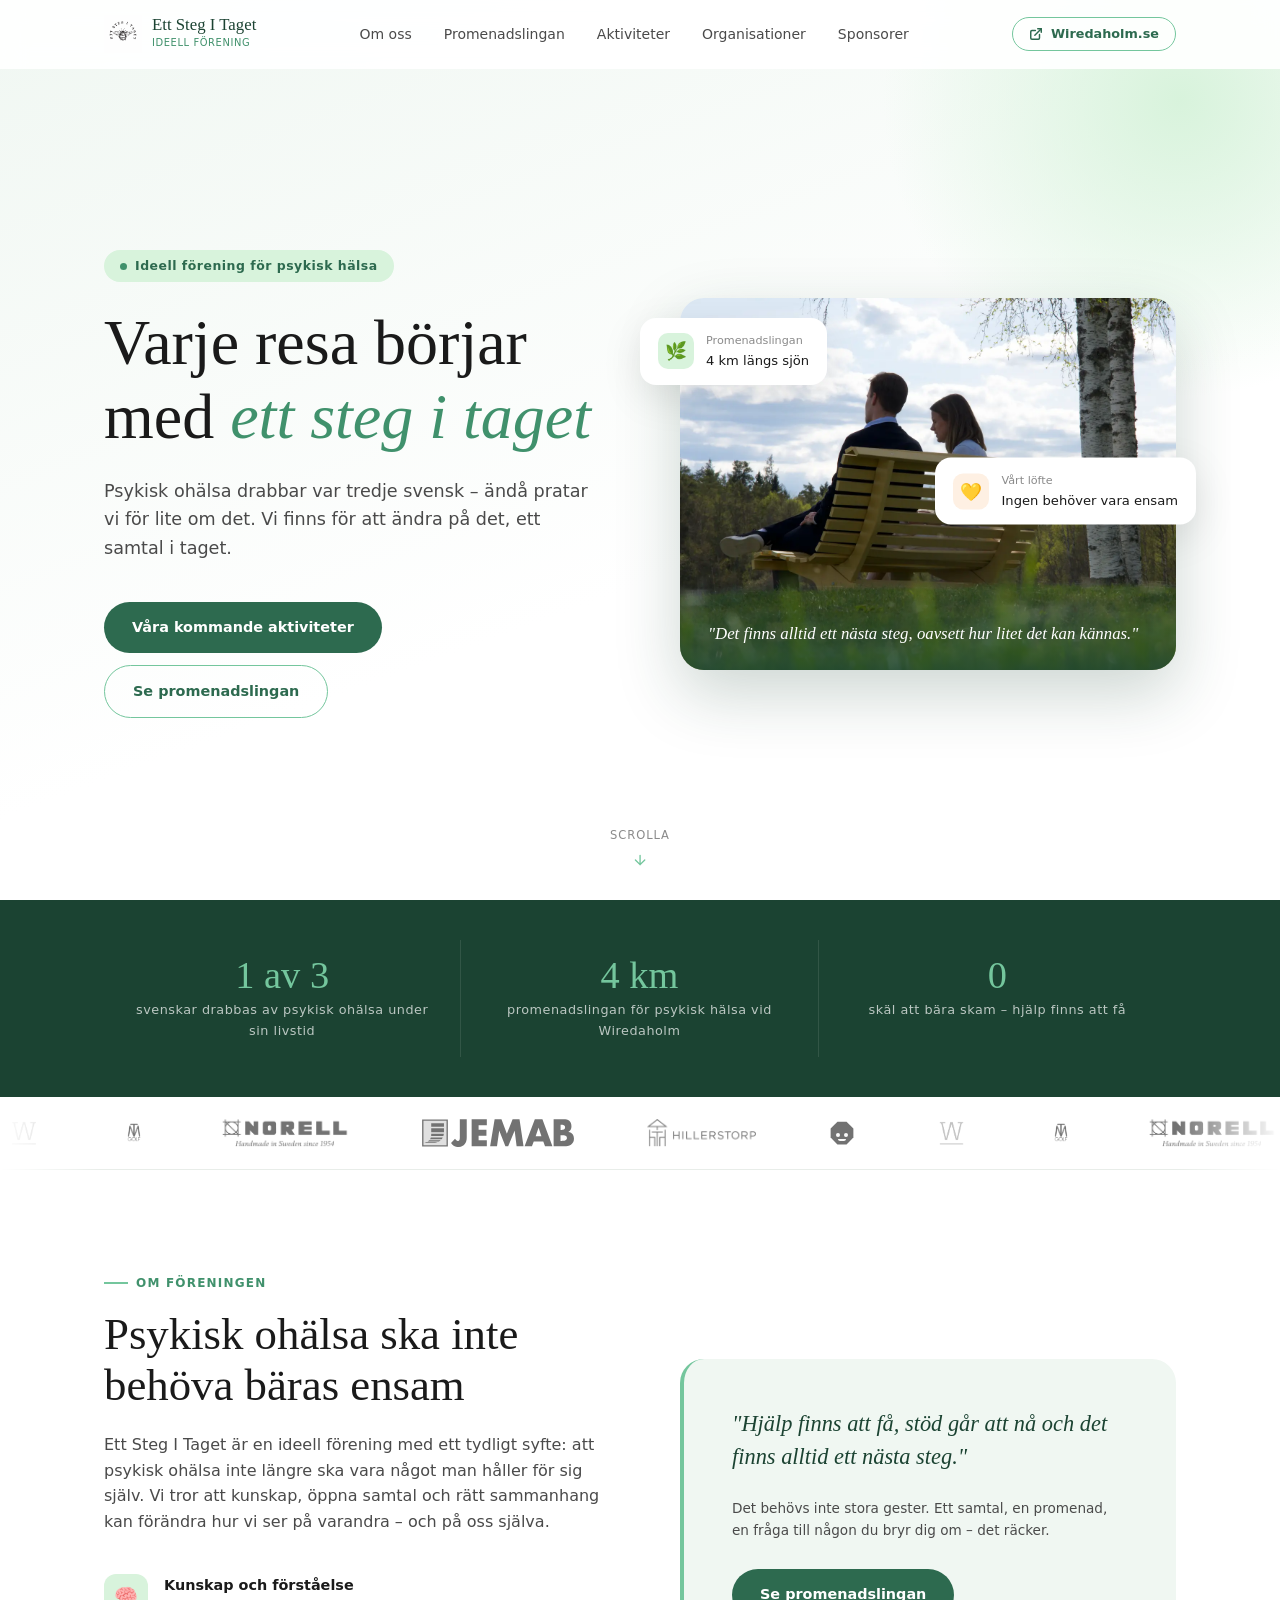
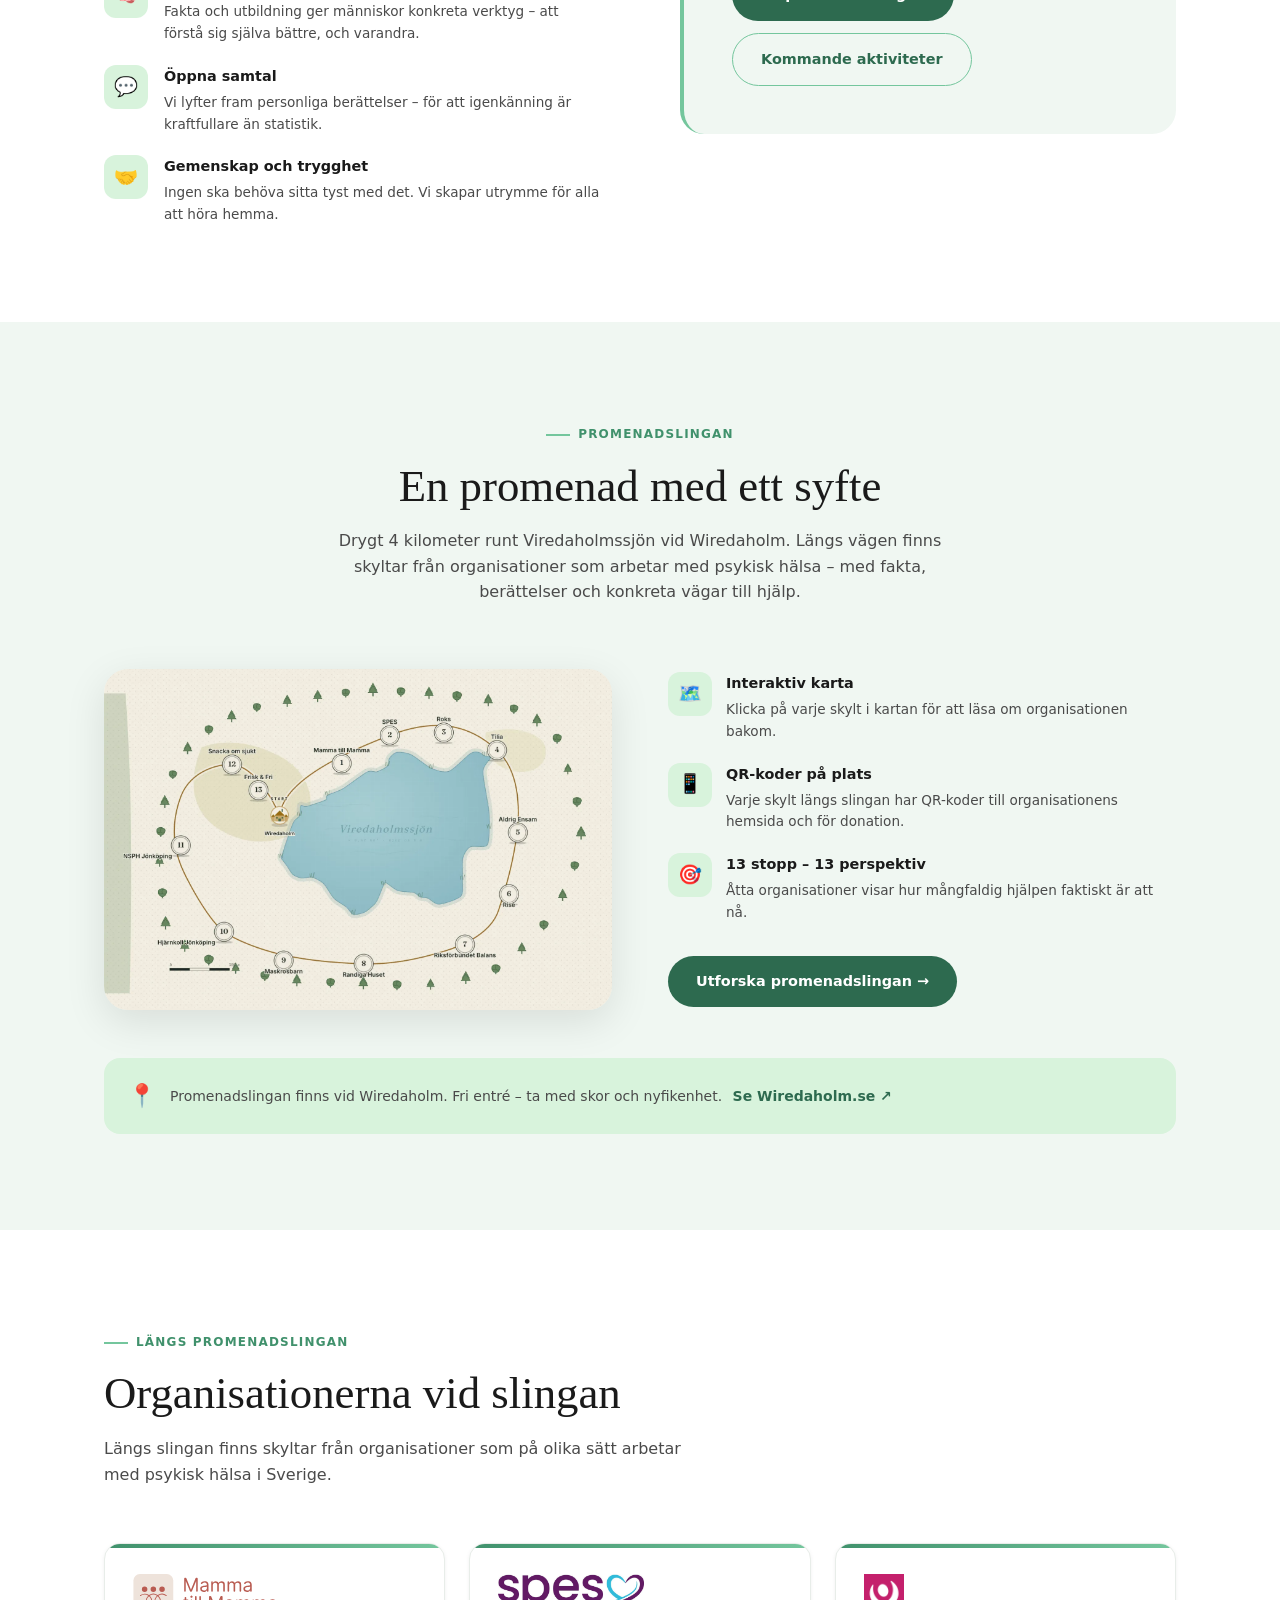
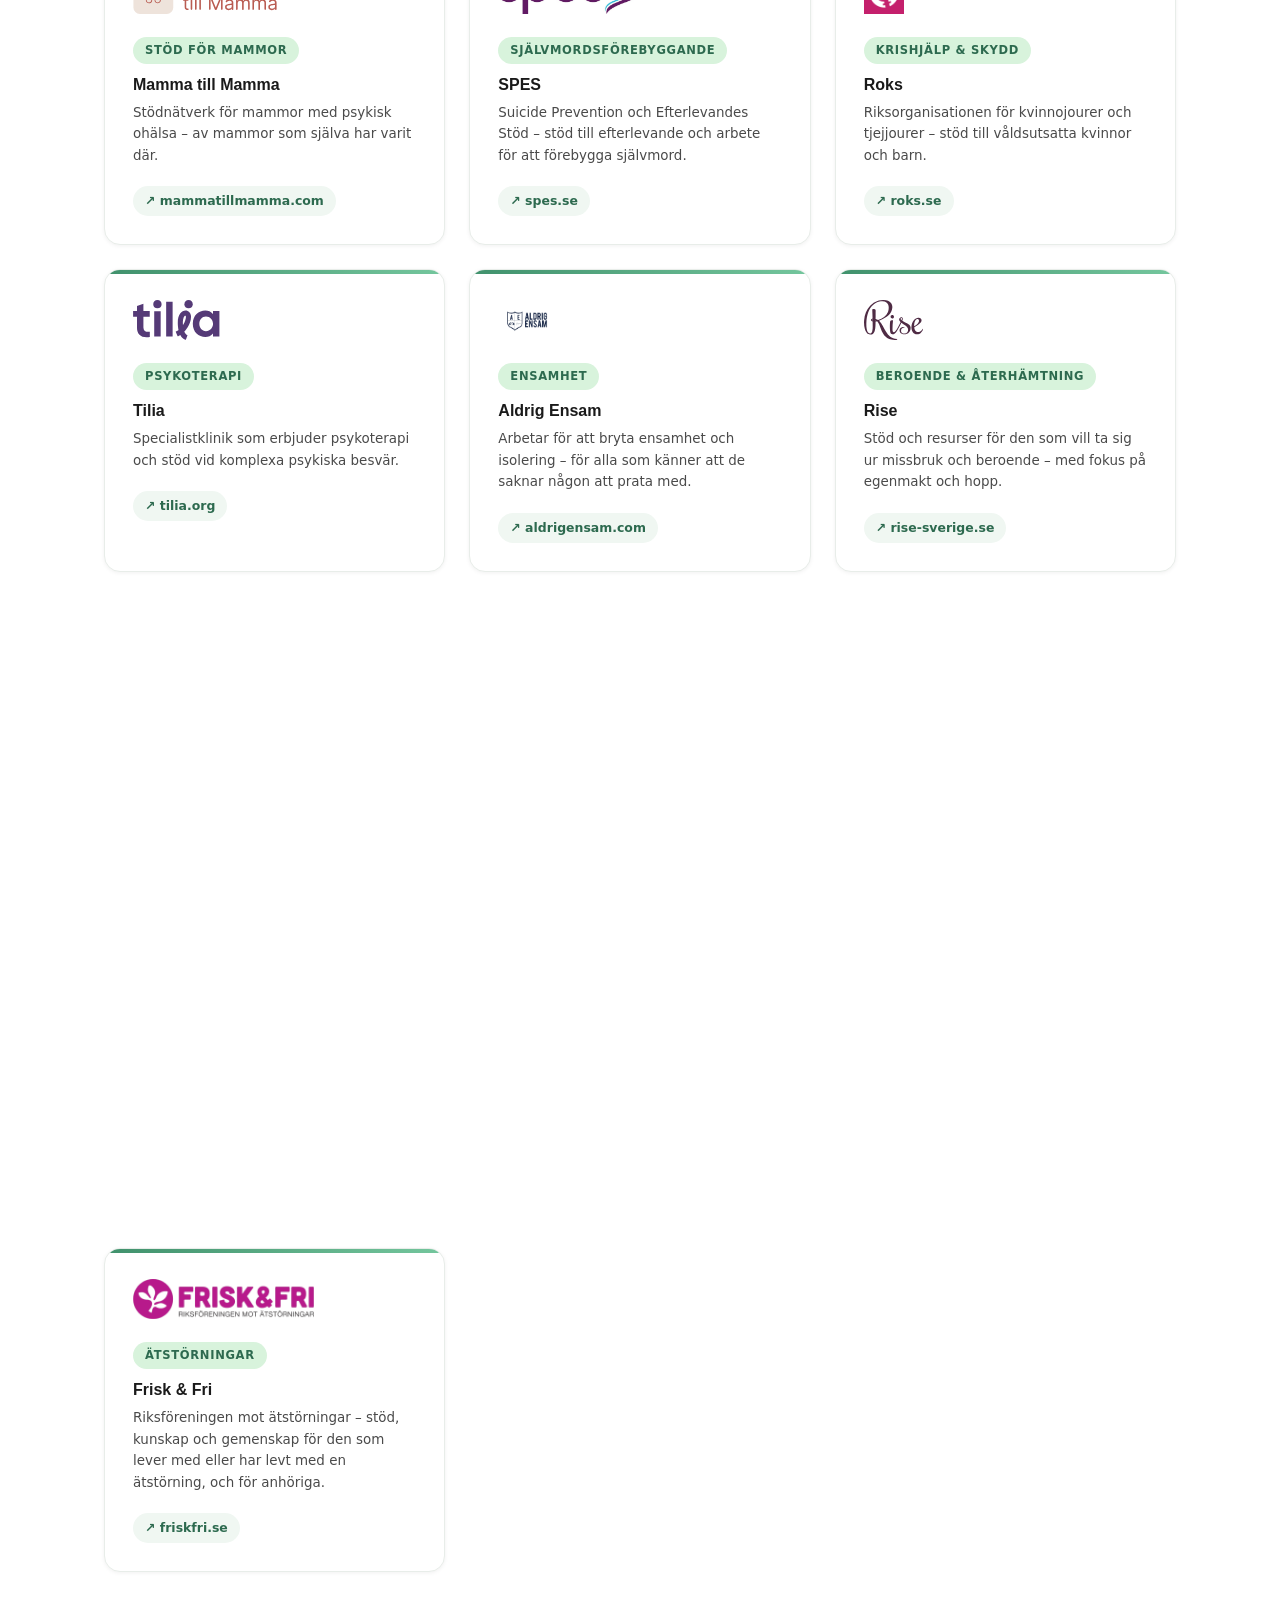
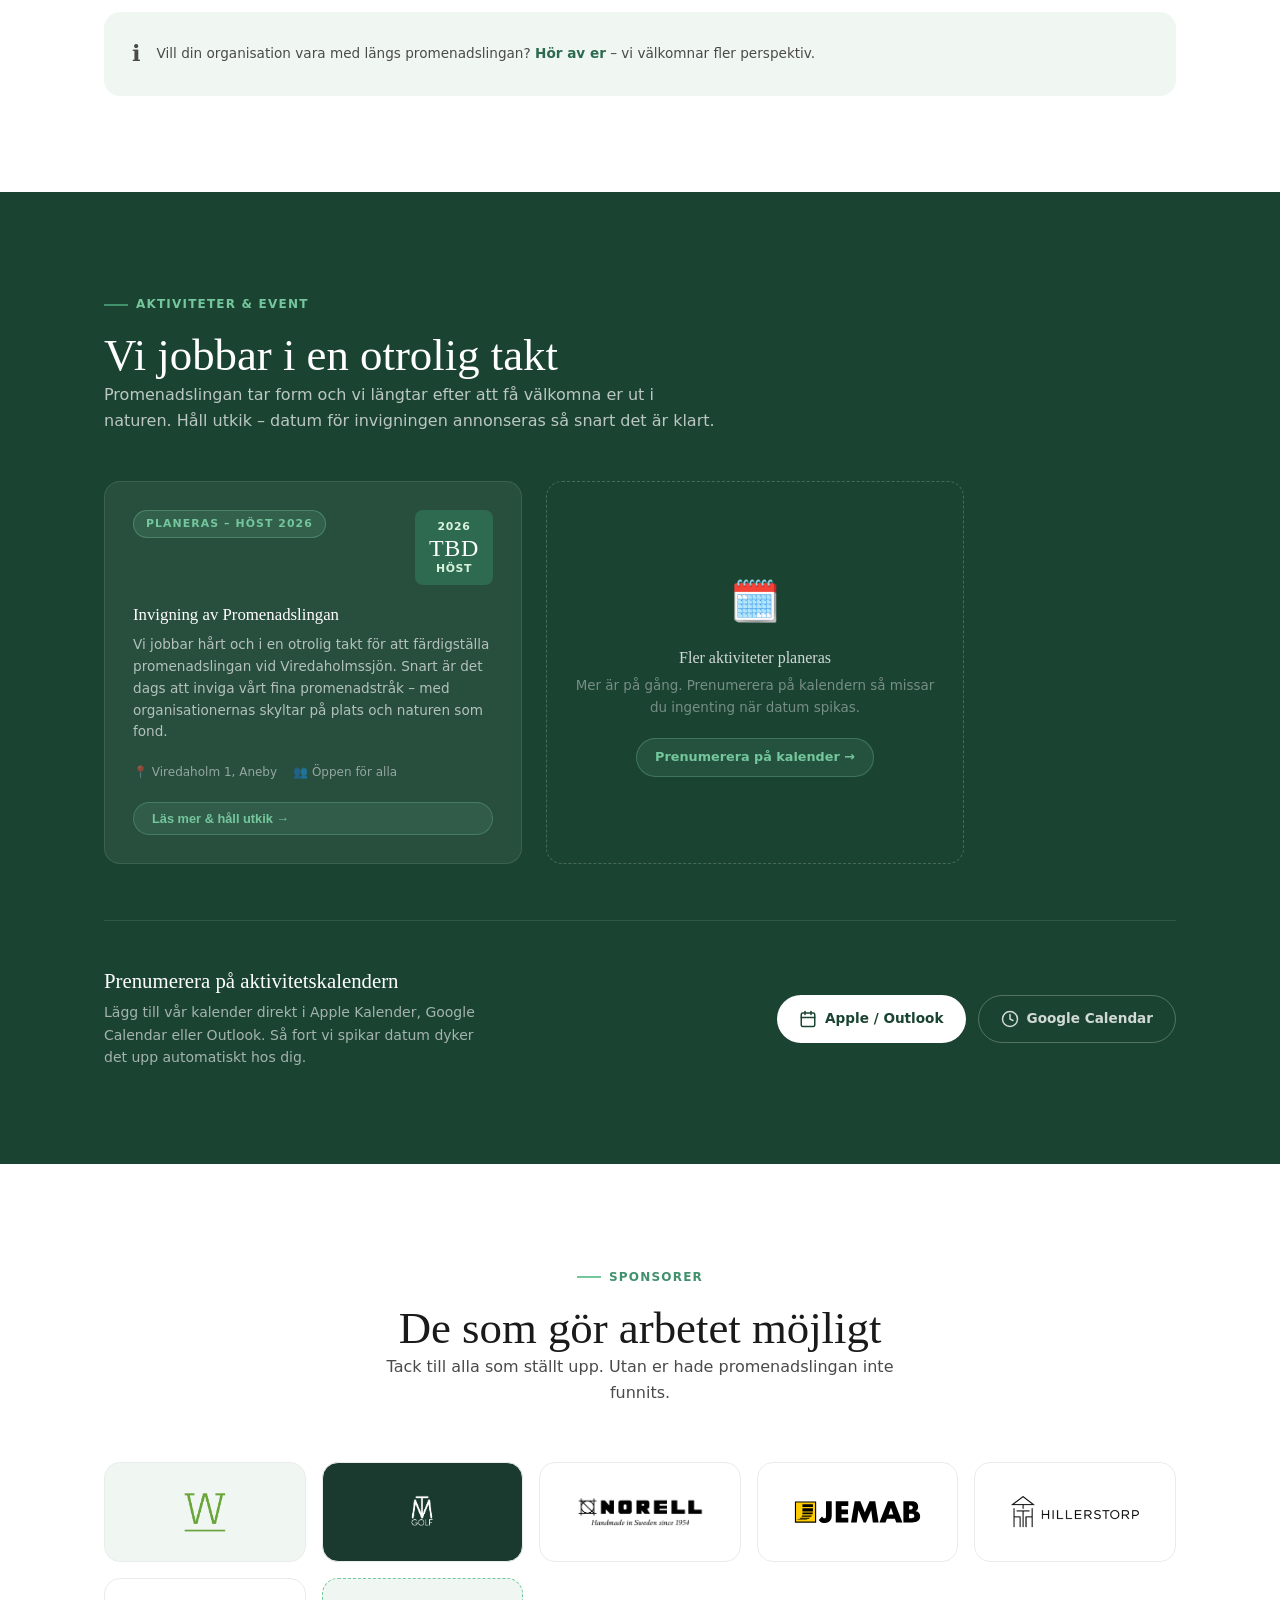
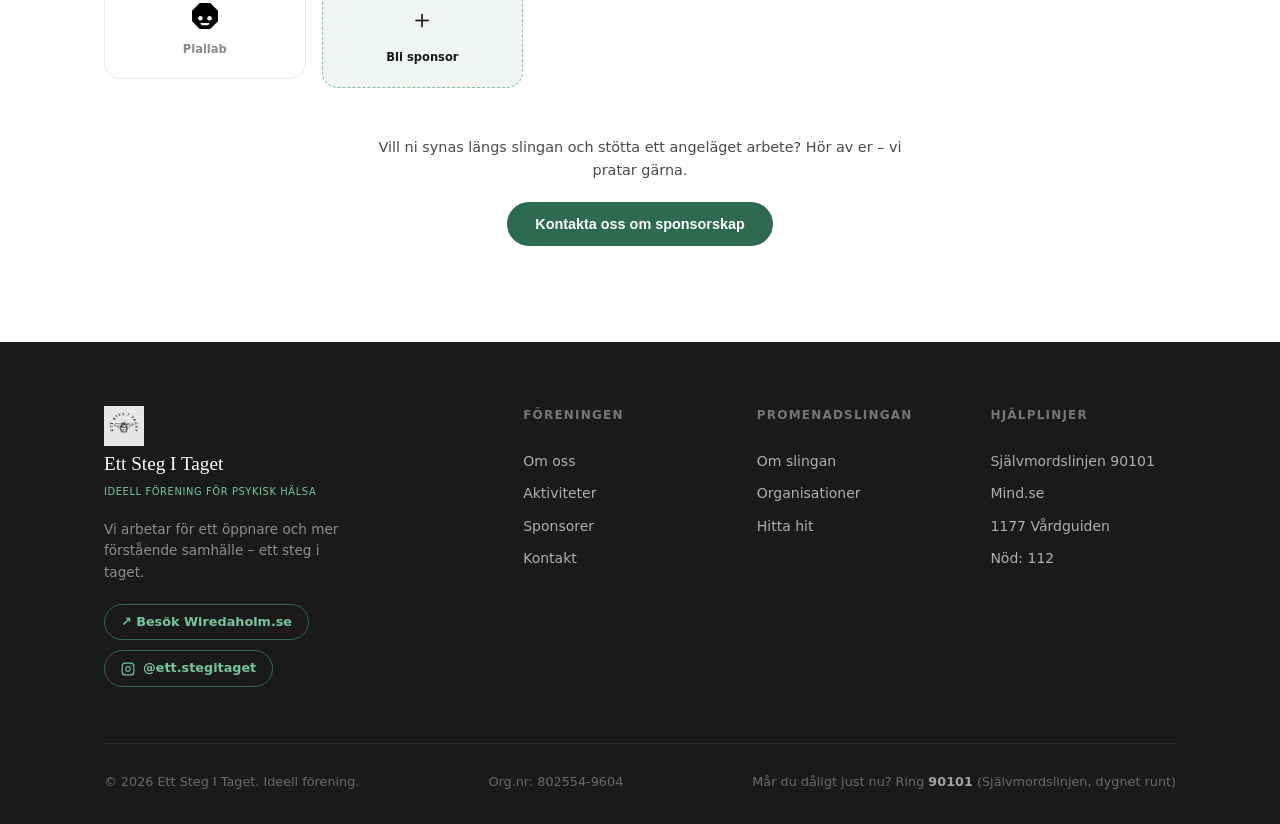
==== commit 0c699a37: "Byt domän från ettstegitaget.se till ettstegitaget.info Uppdaterar alla URL:er, canonical-taggar, og" ====
--- a/index.html
+++ b/index.html
@@ -7,14 +7,14 @@
   <meta name="description" content="En ideell förening och en 4 km promenadslinga vid Wiredaholm – för att psykisk ohälsa inte ska behöva bäras ensam. Hjälp finns att få." />
   <!-- Open Graph / Social sharing -->
   <meta property="og:type" content="website" />
-  <meta property="og:url" content="https://ettstegitaget.se/" />
+  <meta property="og:url" content="https://ettstegitaget.info/" />
   <meta property="og:title" content="Ett Steg I Taget – Ideell förening för psykisk hälsa" />
   <meta property="og:description" content="En ideell förening och en 4 km promenadslinga vid Wiredaholm – för att psykisk ohälsa inte ska behöva bäras ensam." />
-  <meta property="og:image" content="https://ettstegitaget.se/Promenadslingan-vireda.webp" />
+  <meta property="og:image" content="https://ettstegitaget.info/Promenadslingan-vireda.webp" />
   <meta name="twitter:card" content="summary_large_image" />
   <meta name="twitter:title" content="Ett Steg I Taget – Ideell förening för psykisk hälsa" />
   <meta name="twitter:description" content="En ideell förening och en 4 km promenadslinga vid Wiredaholm – för att psykisk ohälsa inte ska behöva bäras ensam." />
-  <meta name="twitter:image" content="https://ettstegitaget.se/Promenadslingan-vireda.webp" />
+  <meta name="twitter:image" content="https://ettstegitaget.info/Promenadslingan-vireda.webp" />
   <!-- Icons & manifest -->
   <link rel="icon" href="favicon.ico" sizes="any" />
   <link rel="icon" href="apple-touch-icon.png" type="image/png" sizes="180x180" />
@@ -1172,7 +1172,7 @@
         <div class="cs-icon">🗓️</div>
         <h3>Fler aktiviteter planeras</h3>
         <p>Mer är på gång. Prenumerera på kalendern så missar du ingenting när datum spikas.</p>
-        <a href="webcal://ettstegitaget.se/kalender.ics" class="event-card-btn" style="text-decoration:none;">
+        <a href="webcal://ettstegitaget.info/kalender.ics" class="event-card-btn" style="text-decoration:none;">
           Prenumerera på kalender →
         </a>
       </div>
@@ -1185,13 +1185,13 @@
         <p>Lägg till vår kalender direkt i Apple Kalender, Google Calendar eller Outlook. Så fort vi spikar datum dyker det upp automatiskt hos dig.</p>
       </div>
       <div class="cal-btns">
-        <a href="webcal://ettstegitaget.se/kalender.ics" class="cal-btn cal-btn-primary">
+        <a href="webcal://ettstegitaget.info/kalender.ics" class="cal-btn cal-btn-primary">
           <svg viewBox="0 0 24 24" fill="none" stroke="currentColor" stroke-width="2" stroke-linecap="round" stroke-linejoin="round">
             <rect x="3" y="4" width="18" height="18" rx="2"/><line x1="16" y1="2" x2="16" y2="6"/><line x1="8" y1="2" x2="8" y2="6"/><line x1="3" y1="10" x2="21" y2="10"/>
           </svg>
           Apple / Outlook
         </a>
-        <a href="https://calendar.google.com/calendar/r?cid=https%3A%2F%2Fettstegitaget.se%2Fkalender.ics" target="_blank" rel="noopener" class="cal-btn cal-btn-secondary">
+        <a href="https://calendar.google.com/calendar/r?cid=https%3A%2F%2Fettstegitaget.info%2Fkalender.ics" target="_blank" rel="noopener" class="cal-btn cal-btn-secondary">
           <svg viewBox="0 0 24 24" fill="none" stroke="currentColor" stroke-width="2" stroke-linecap="round" stroke-linejoin="round">
             <path d="M12 2C6.48 2 2 6.48 2 12s4.48 10 10 10 10-4.48 10-10S17.52 2 12 2z"/><path d="M12 6v6l4 2"/>
           </svg>
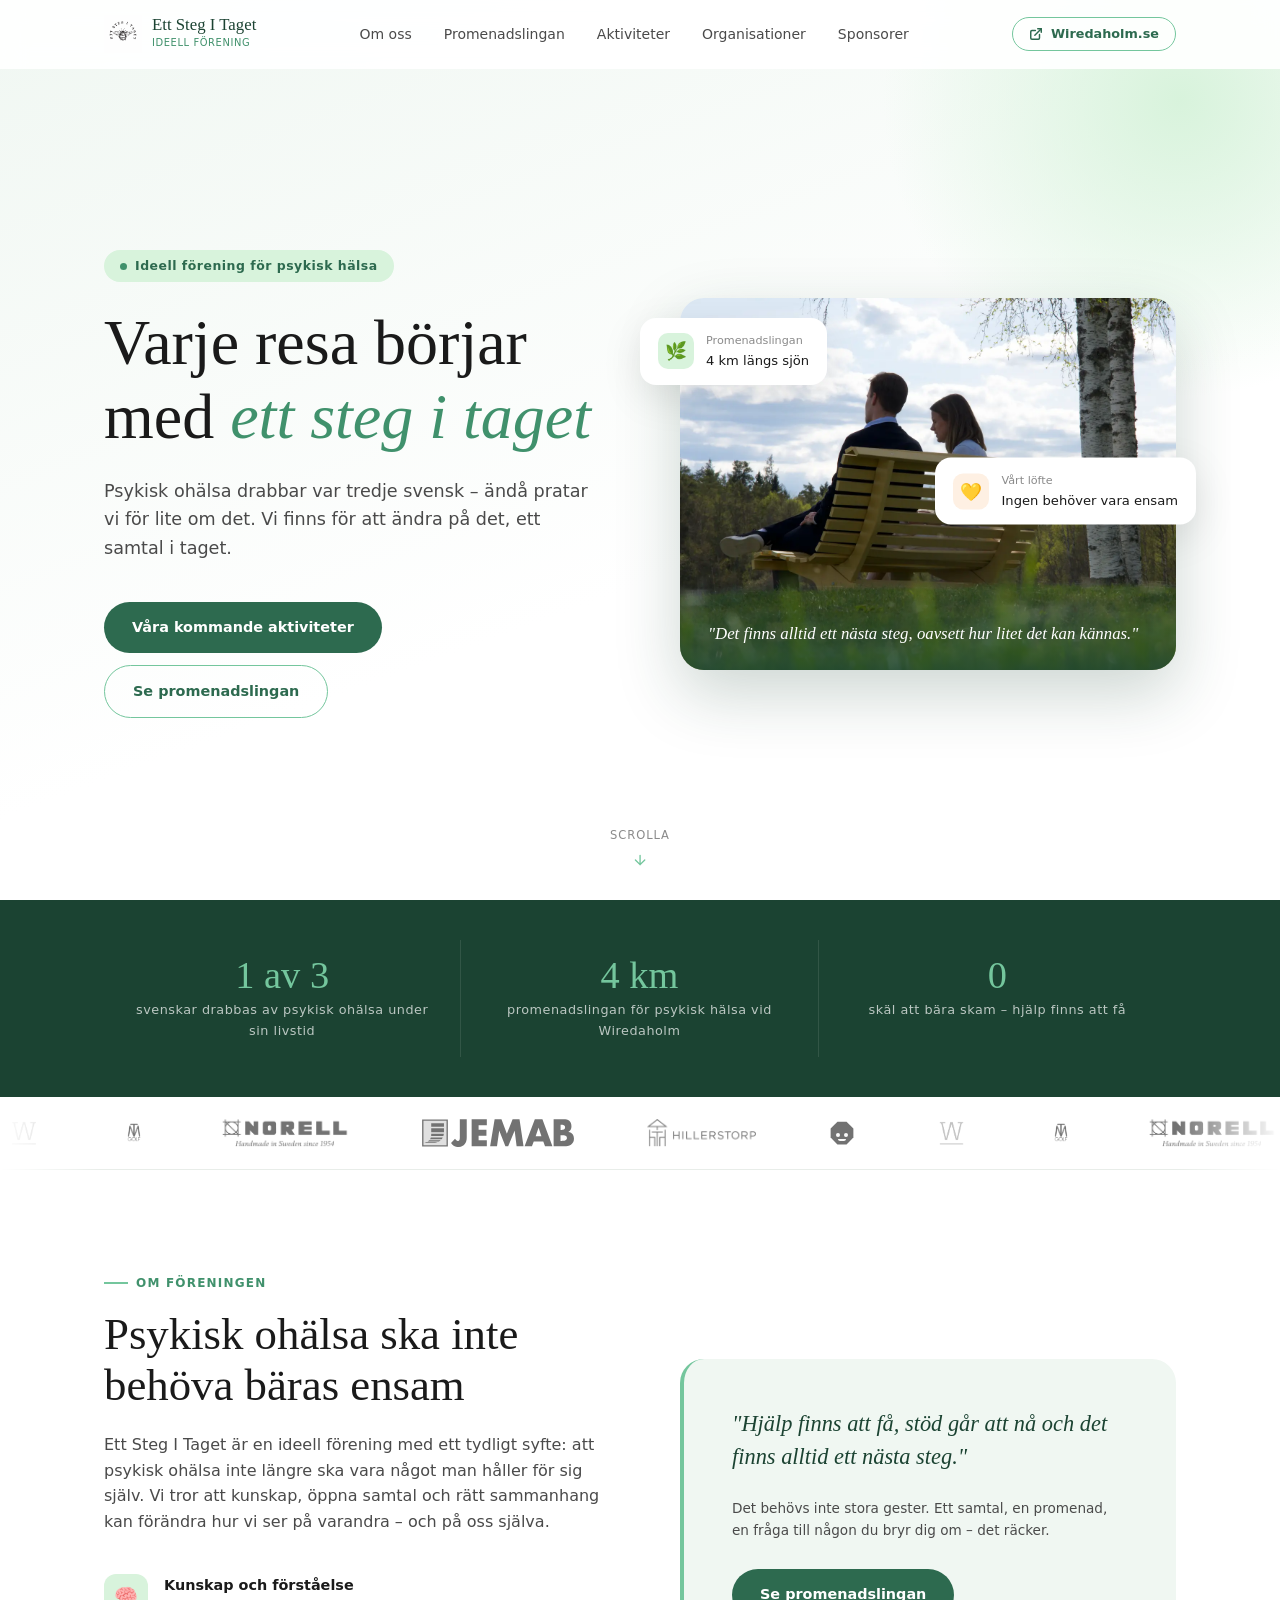
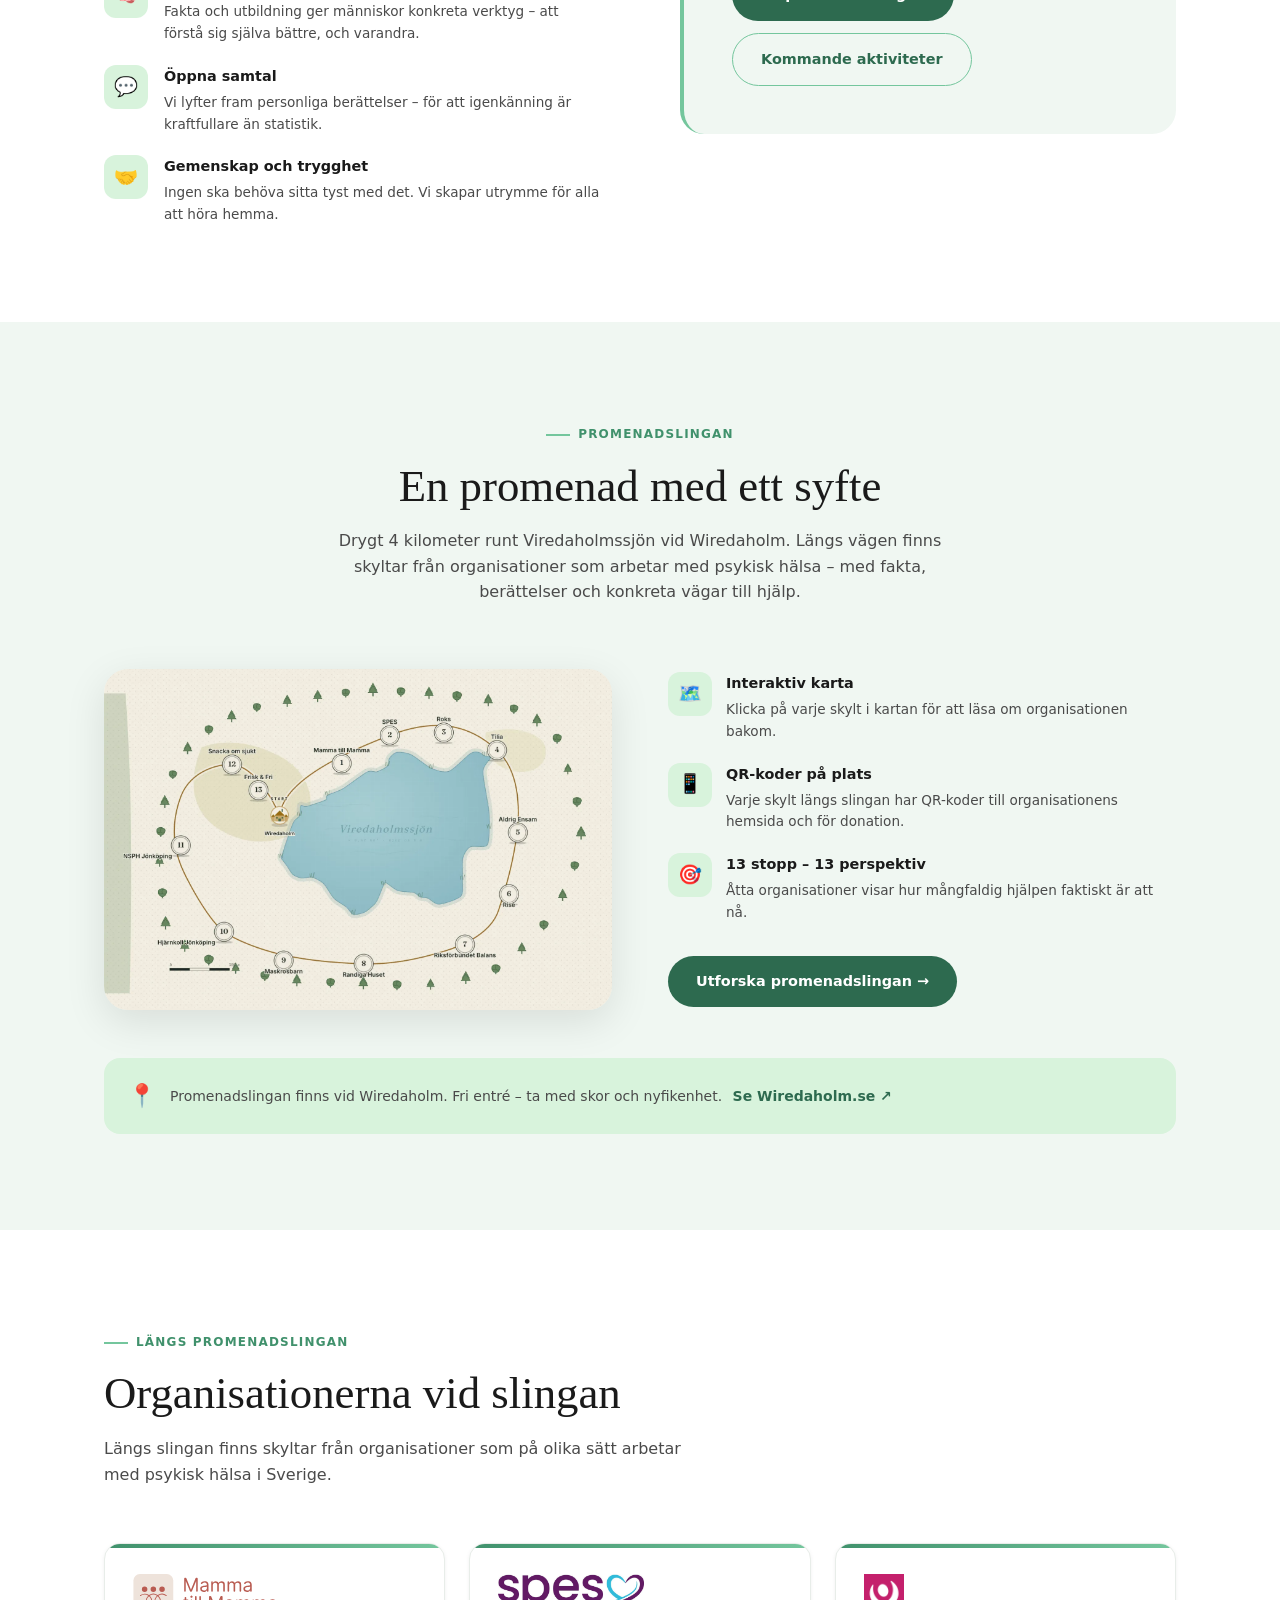
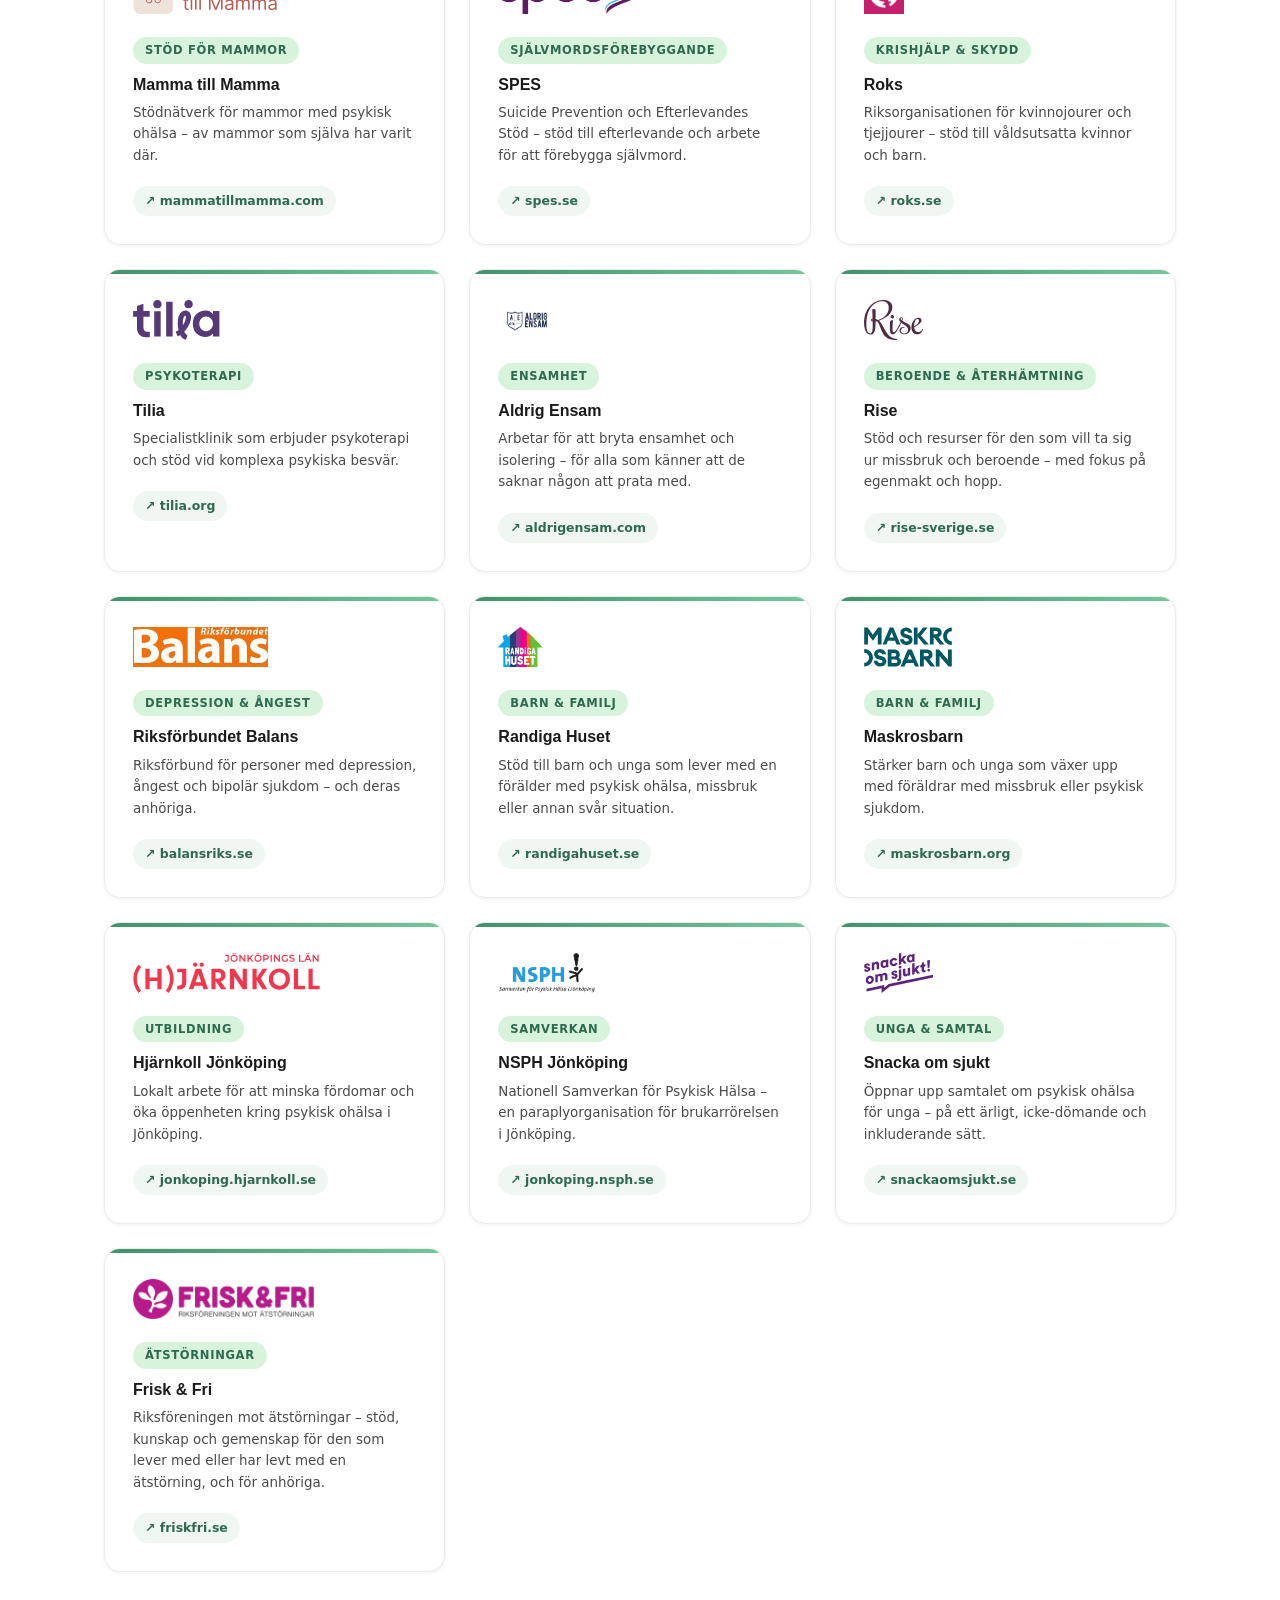
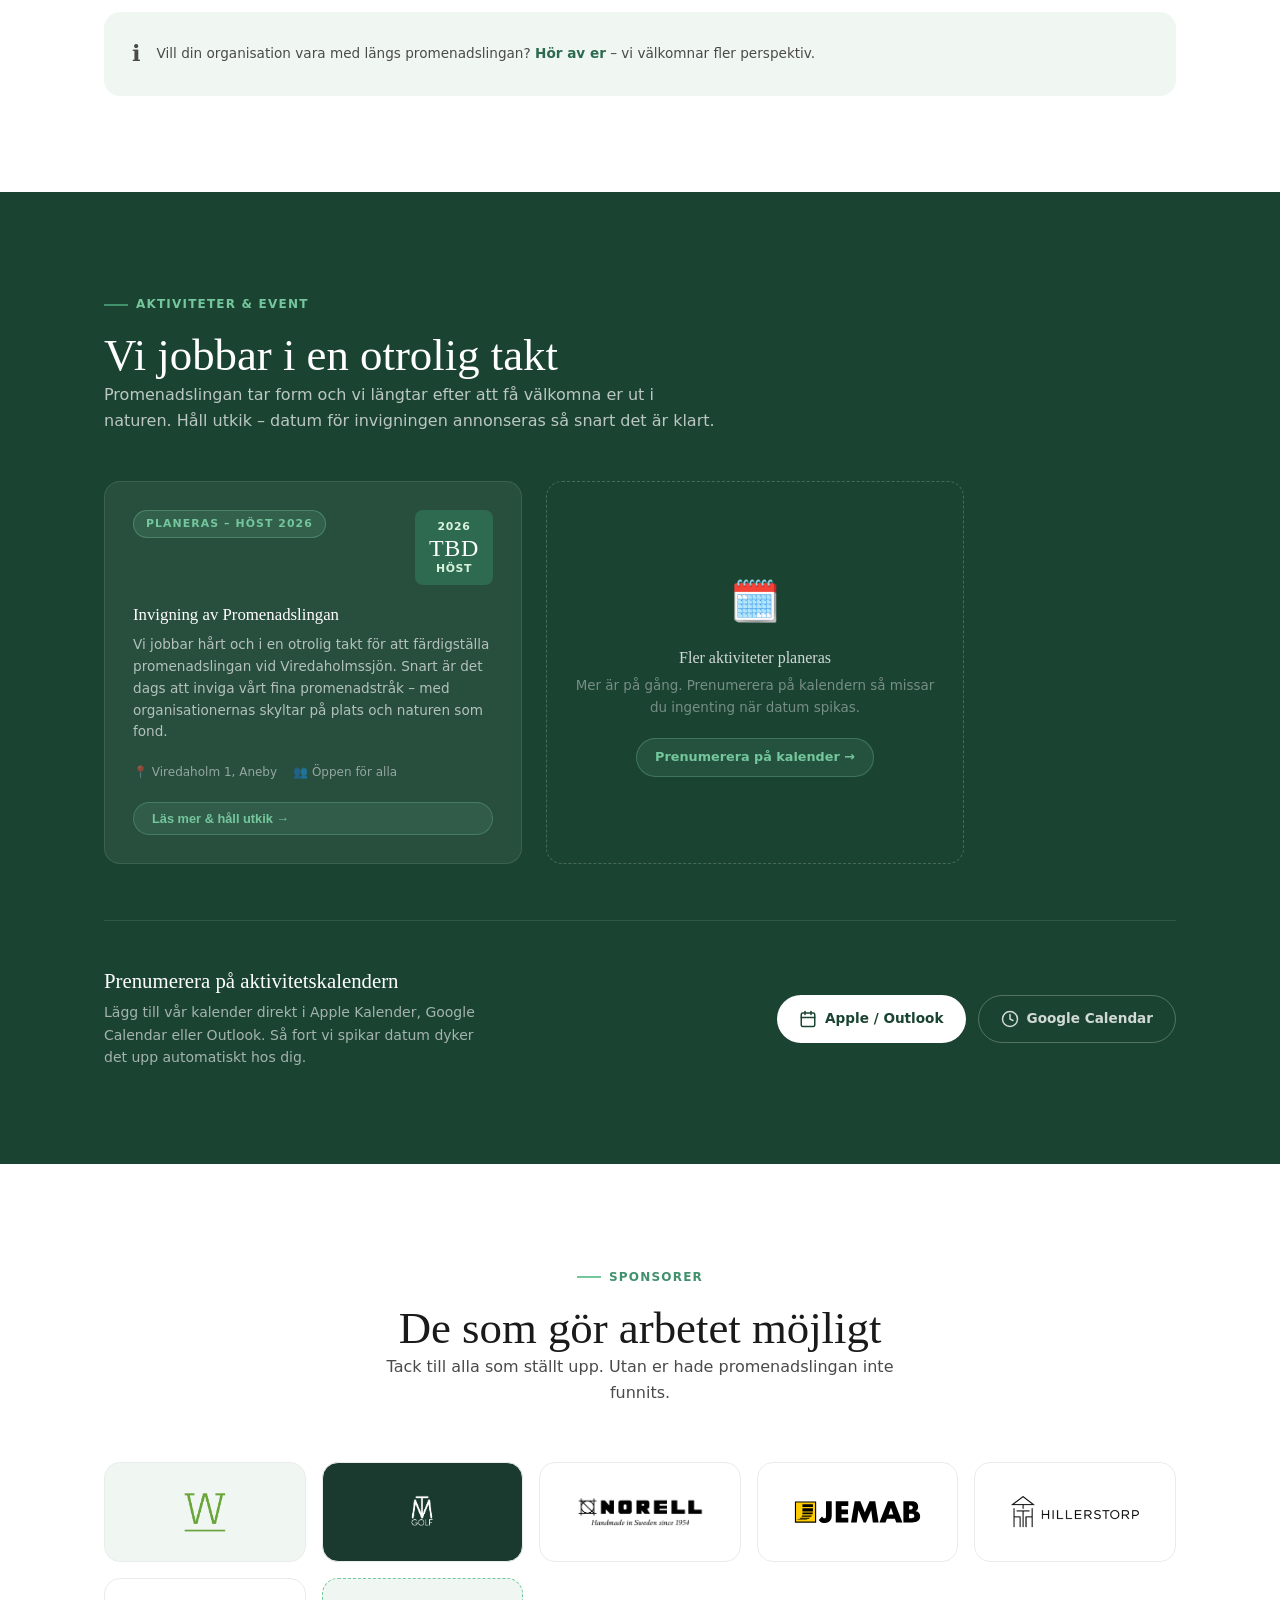
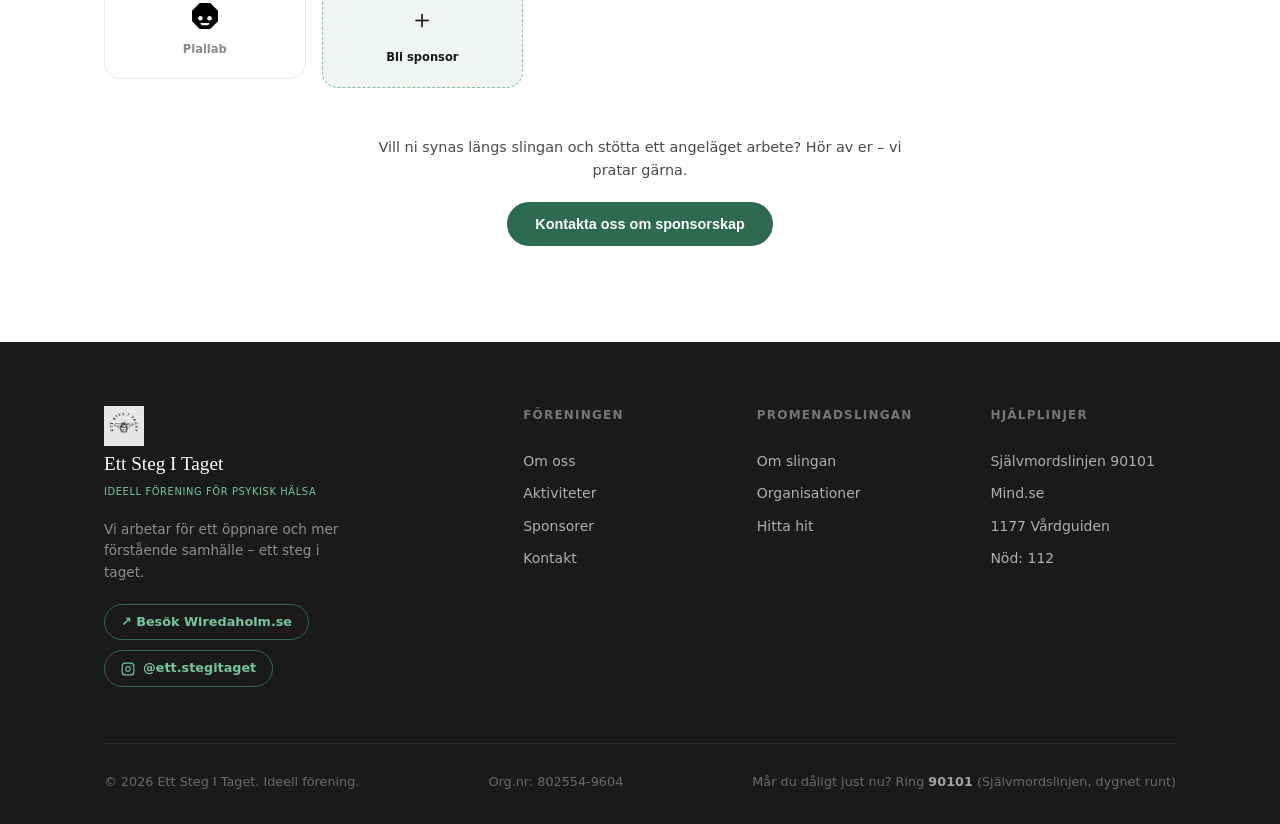
==== commit 9ece9fb4: "Lägg till Vercel Analytics på index och promenad Statisk integration via /_vercel/insights/script.js" ====
--- a/index.html
+++ b/index.html
@@ -710,6 +710,8 @@
       .scroll-indicator { display: none; }
     }
   </style>
+  <!-- Vercel Analytics -->
+  <script defer src="/_vercel/insights/script.js"></script>
 </head>
 <body>
 
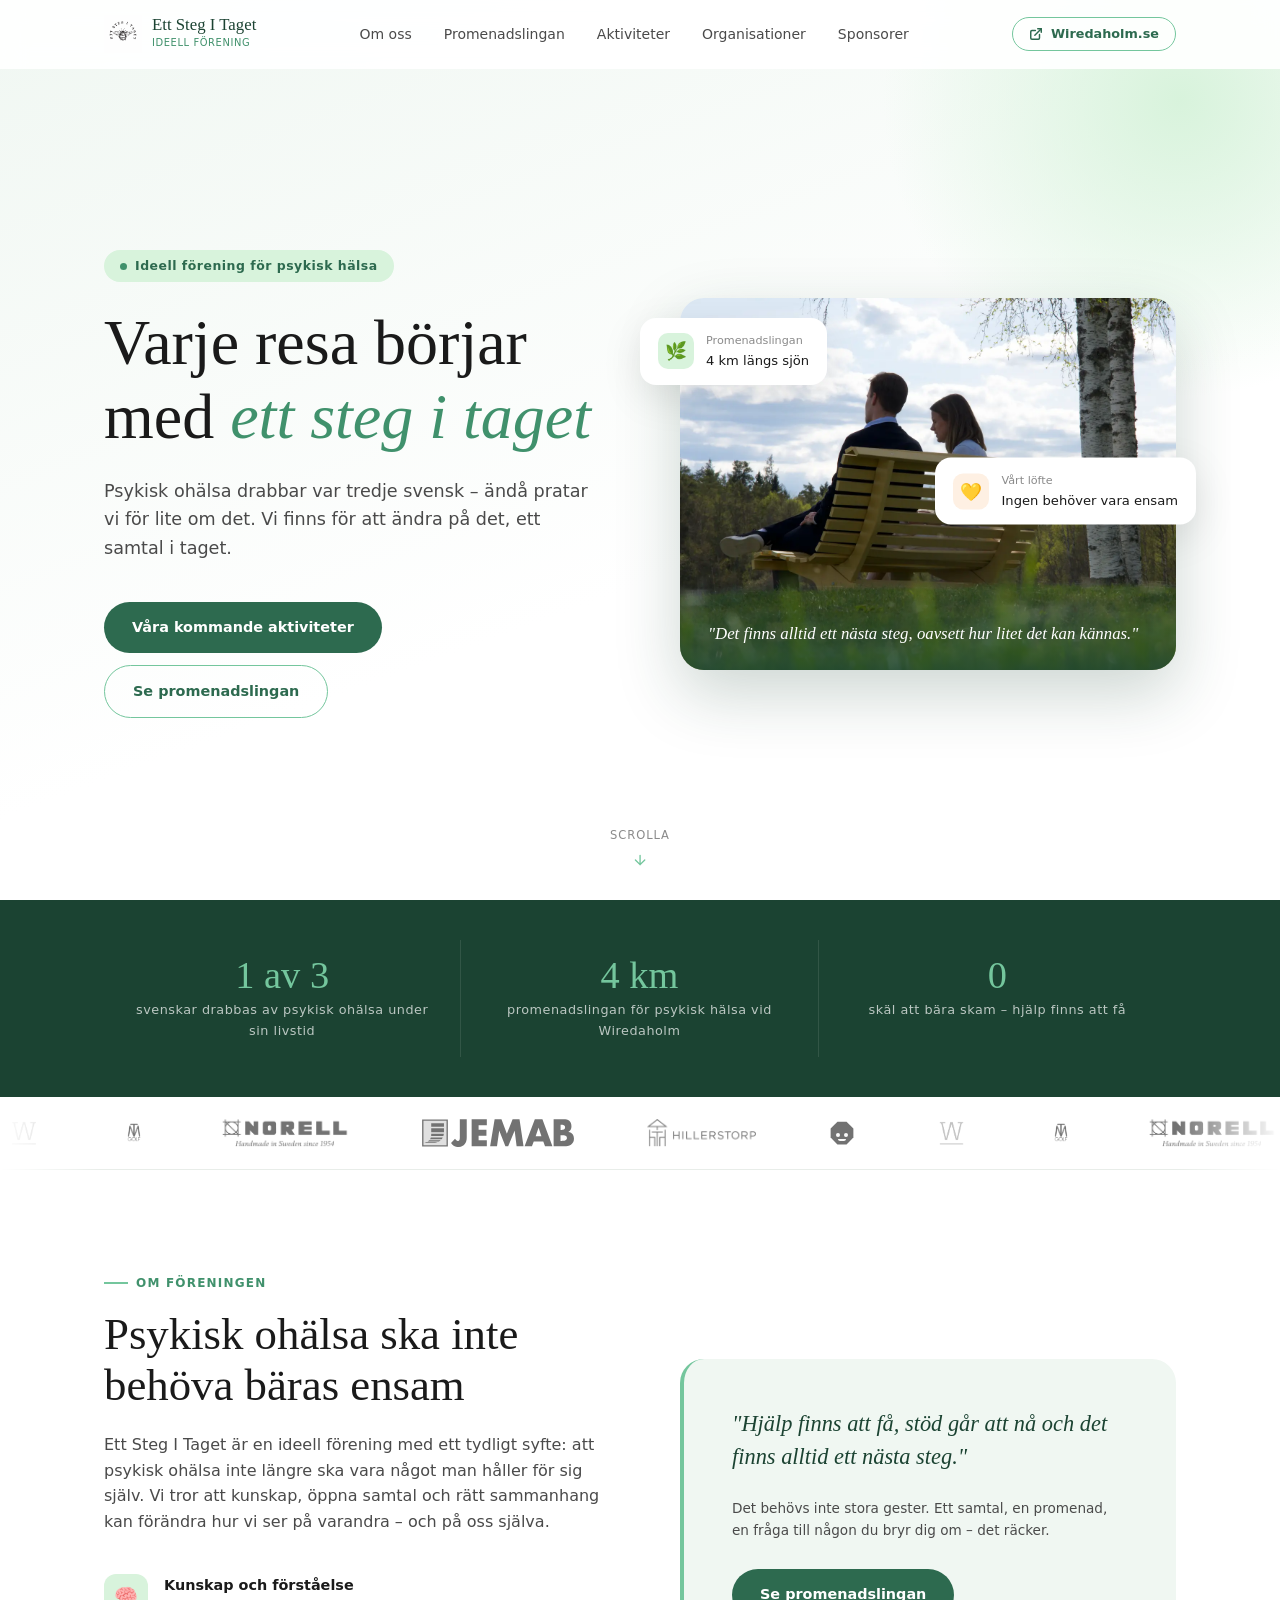
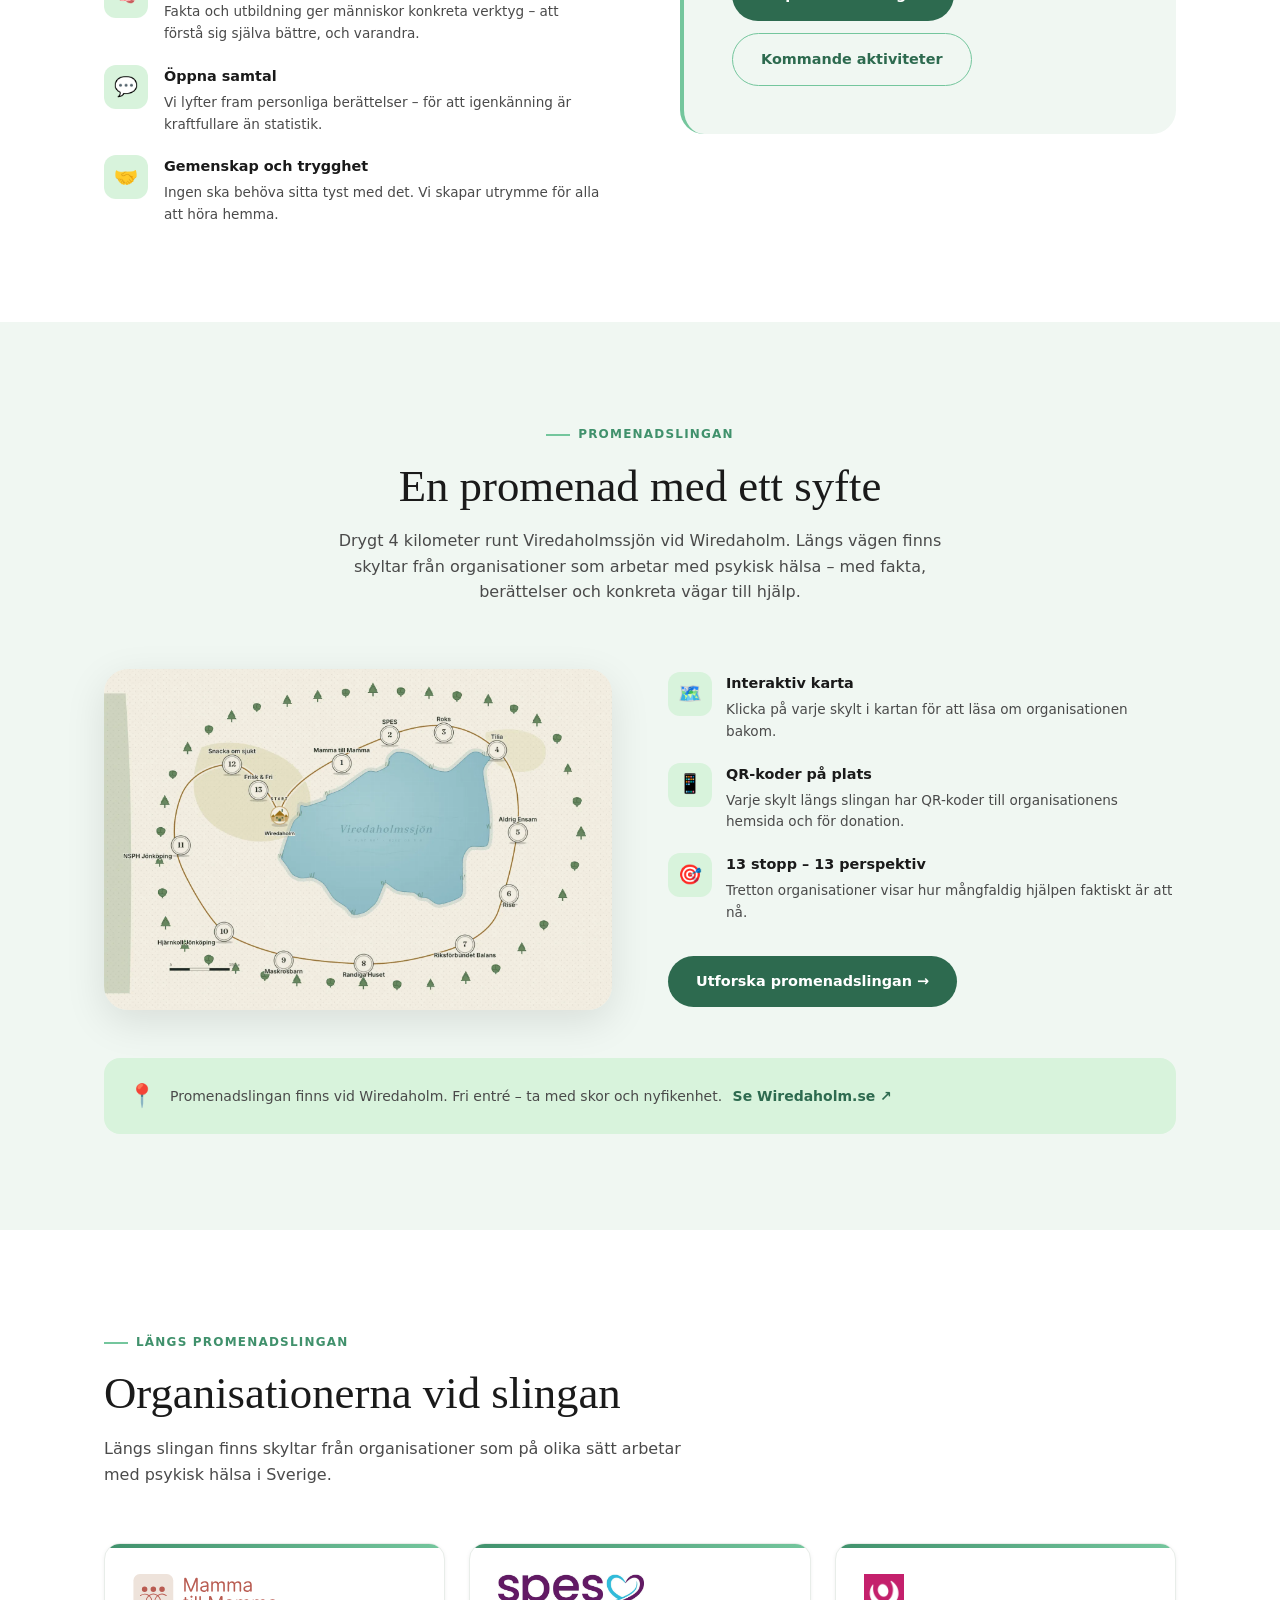
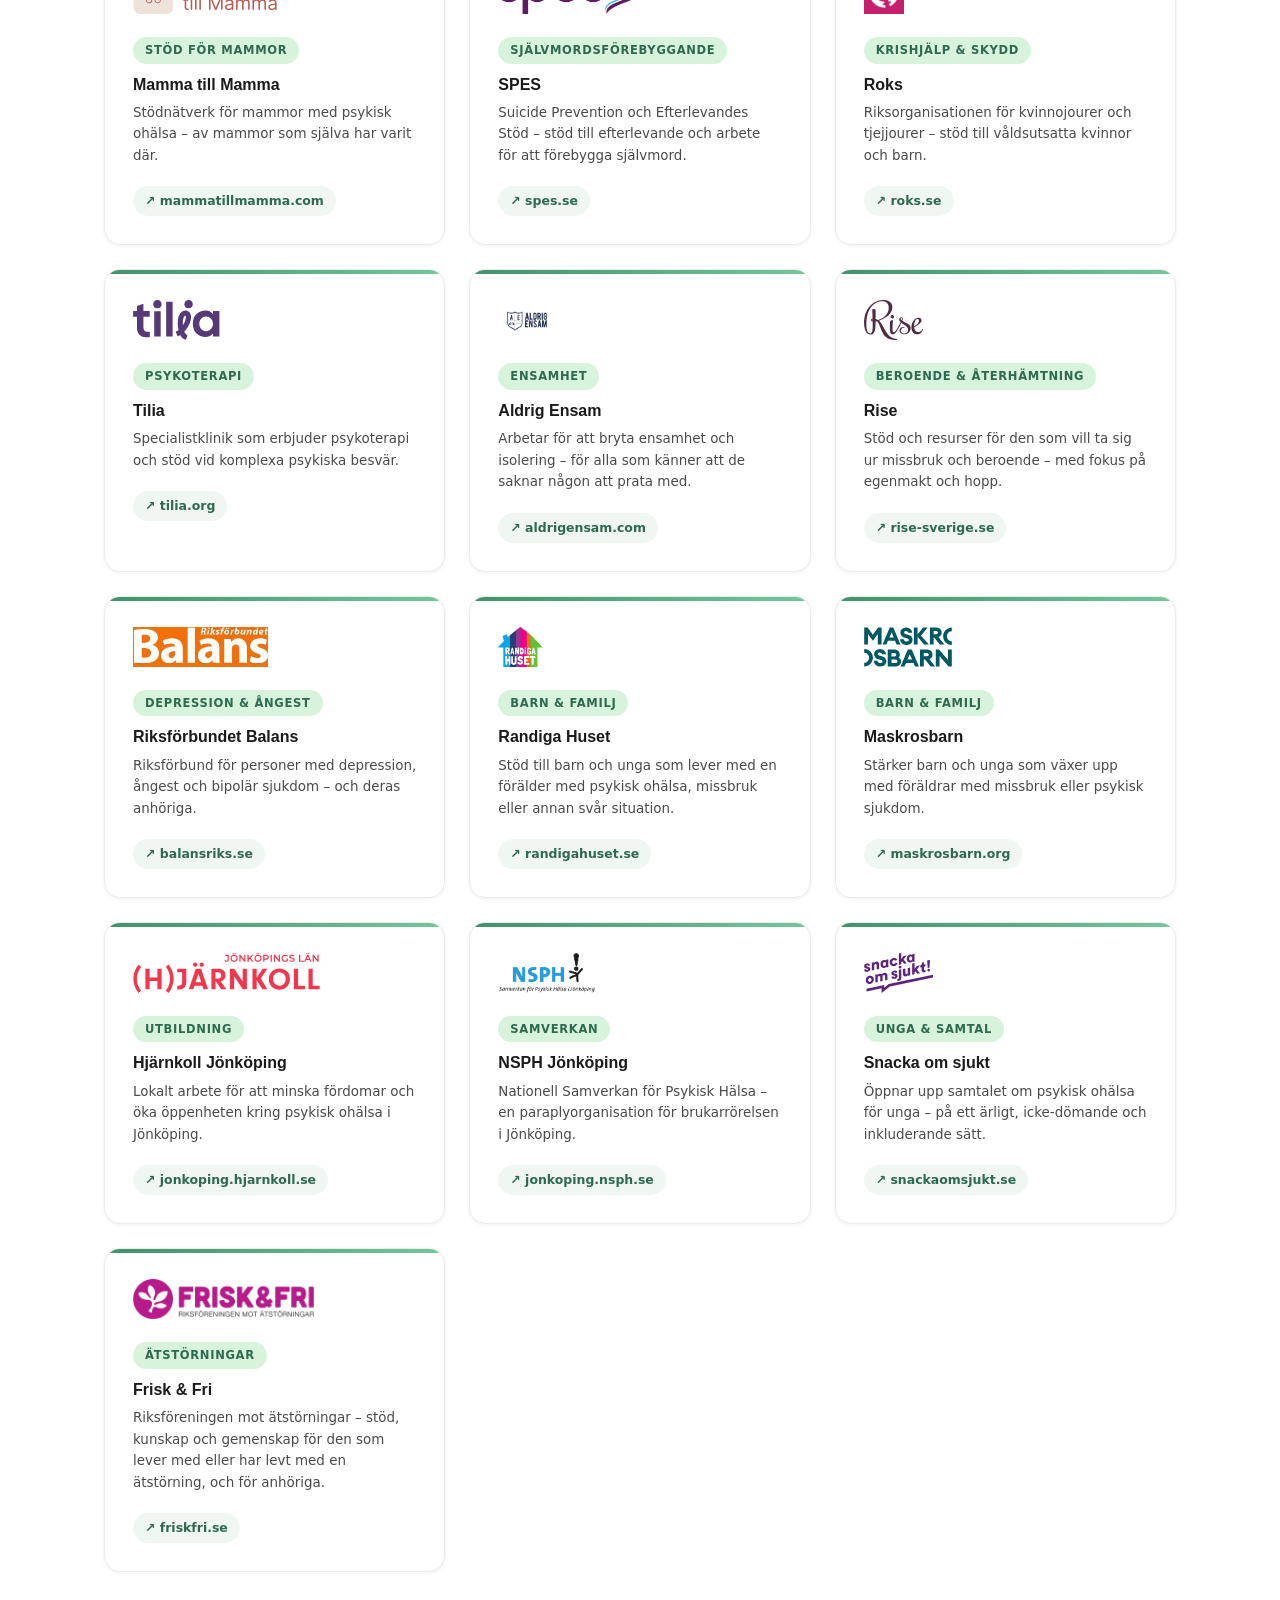
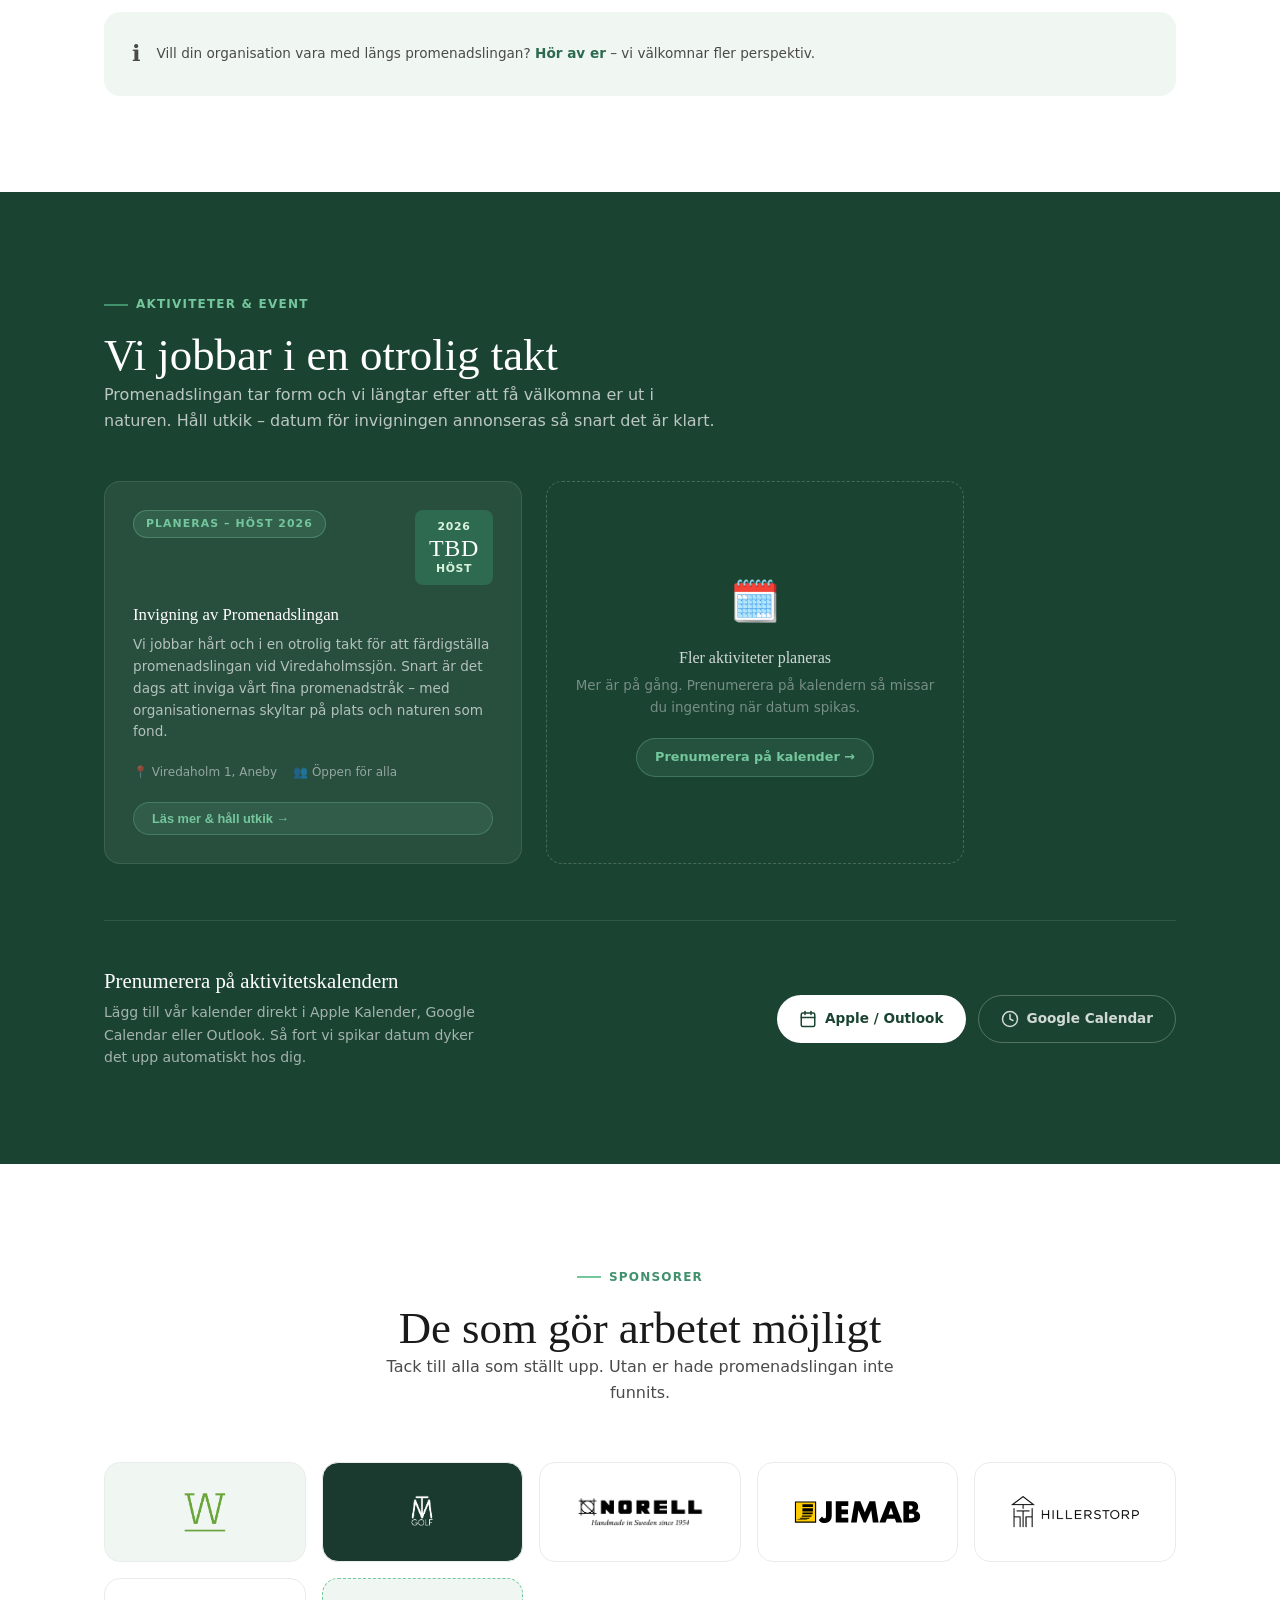
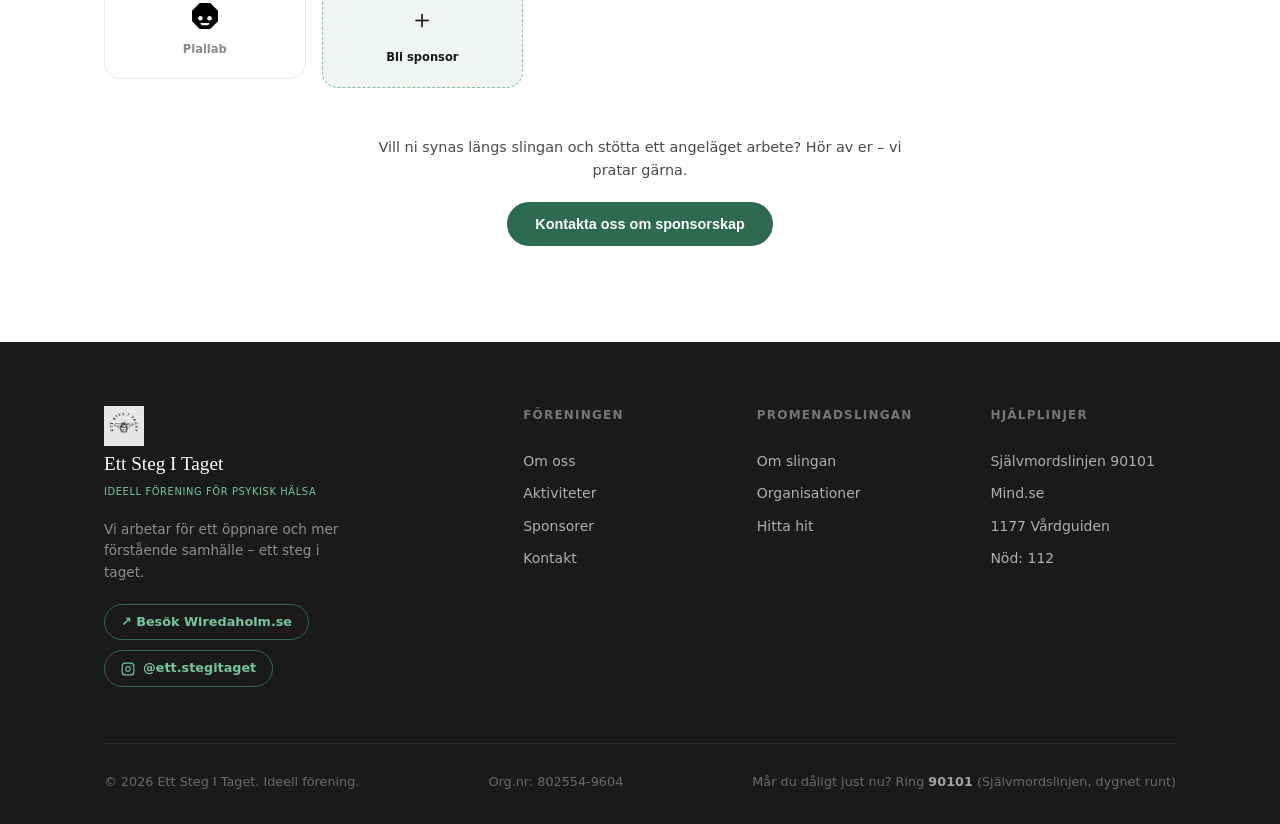
==== commit 833f4cf5: "Uppdatera 'Åtta' till 'Tretton' organisationer i value-texten Co-Authored-By: Claude Sonnet 4.6 <nor" ====
--- a/index.html
+++ b/index.html
@@ -965,7 +965,7 @@
             <div class="value-icon">🎯</div>
             <div class="value-text">
               <h4>13 stopp – 13 perspektiv</h4>
-              <p>Åtta organisationer visar hur mångfaldig hjälpen faktiskt är att nå.</p>
+              <p>Tretton organisationer visar hur mångfaldig hjälpen faktiskt är att nå.</p>
             </div>
           </div>
         </div>
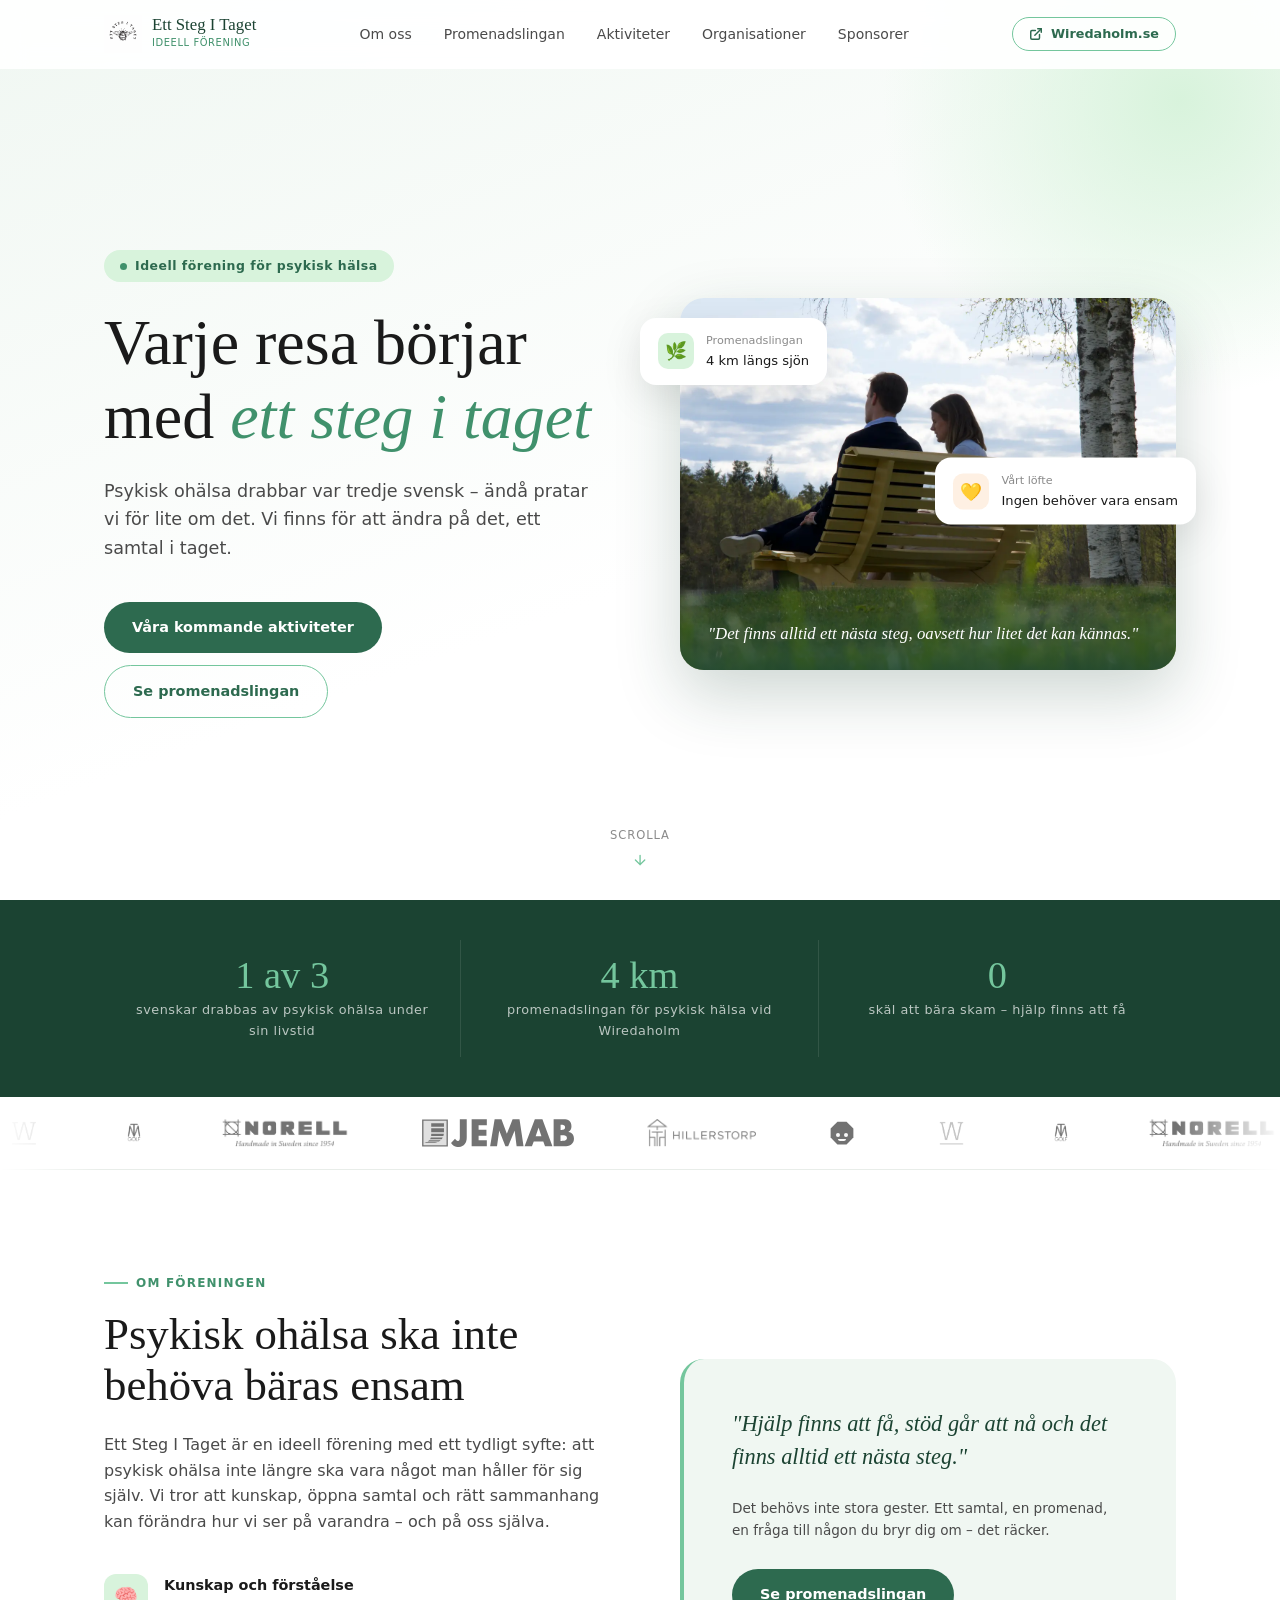
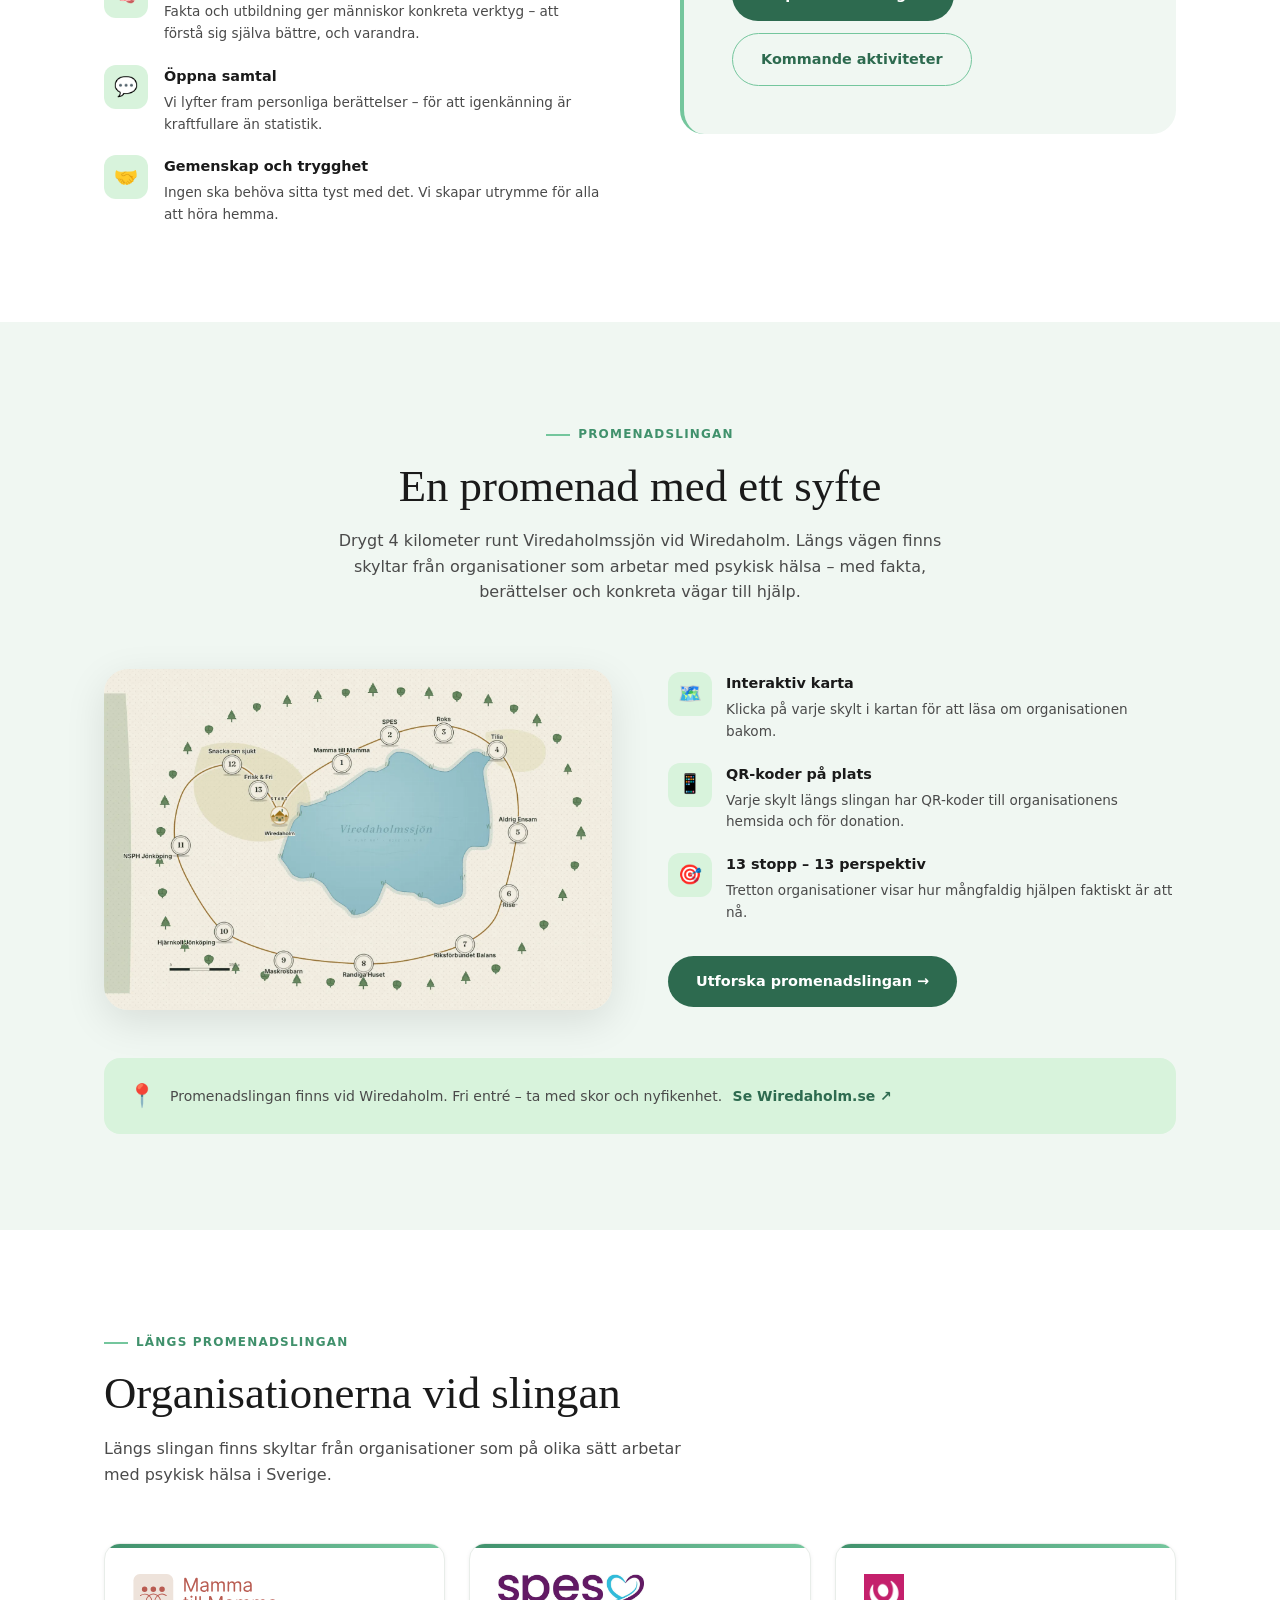
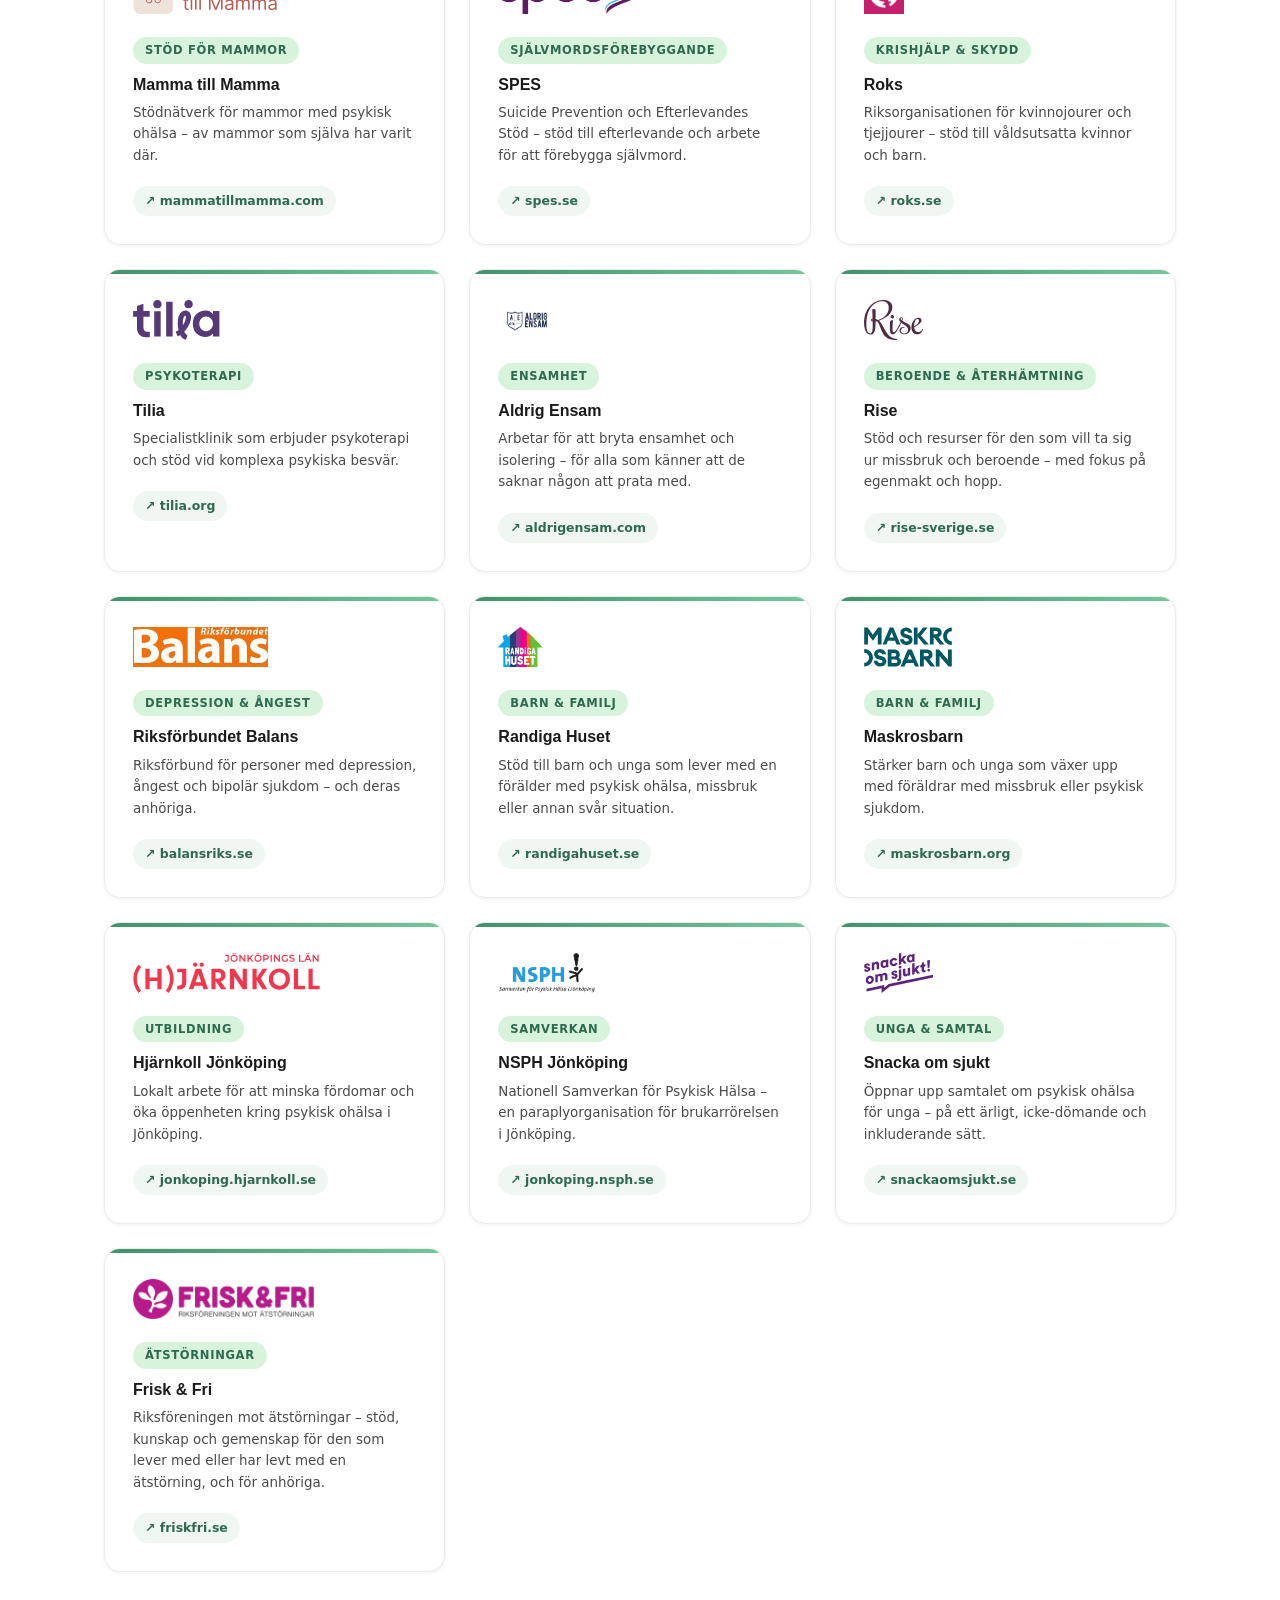
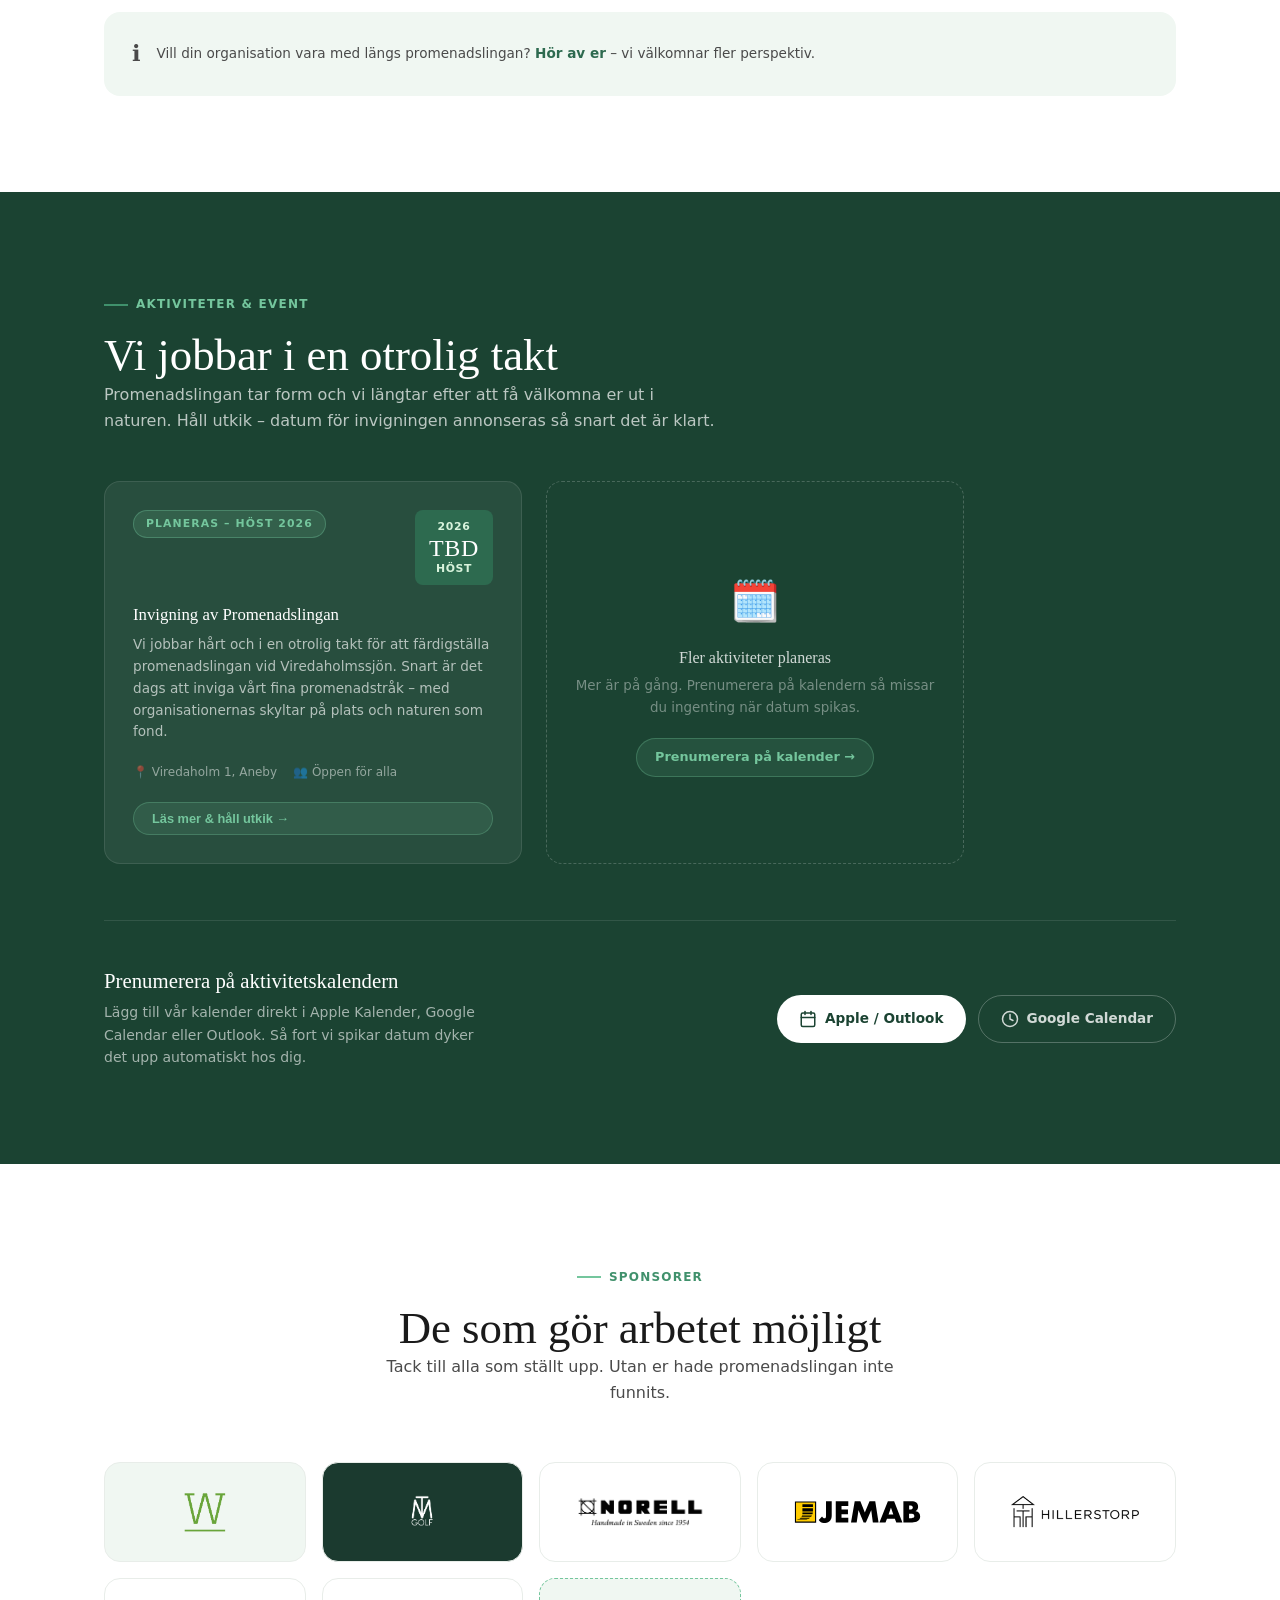
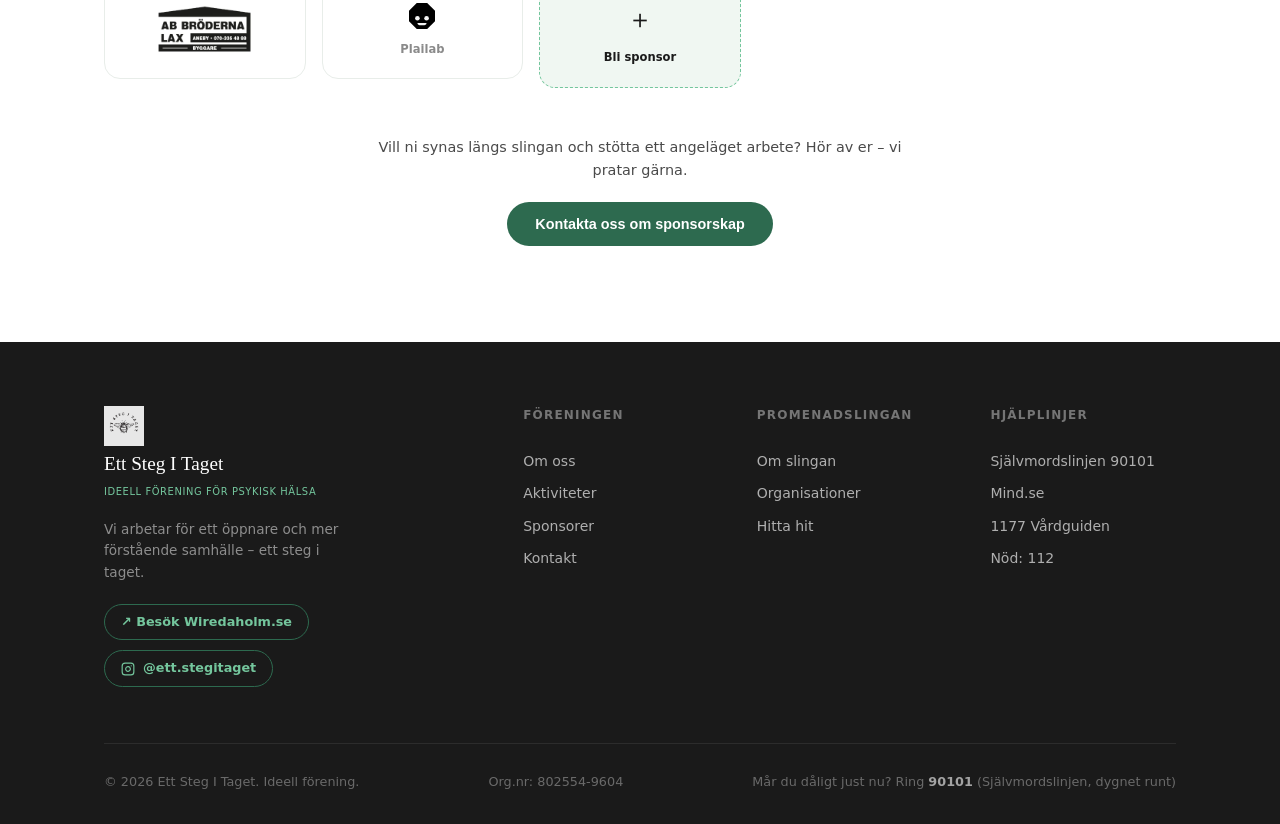
==== commit d8dcaaf2: "Lägg till AB Bröderna Lax som sponsor" ====
--- a/index.html
+++ b/index.html
@@ -1230,11 +1230,14 @@
       <a href="https://www.hillerstorp.se/" target="_blank" rel="noopener" class="sponsor-card reveal">
         <img src="logos/sponsor-hillerstorp.png" alt="Hillerstorp" />
       </a>
-      <a href="https://www.plailab.com/" target="_blank" rel="noopener" class="sponsor-card reveal reveal-delay-1">
+      <a href="https://brodernalax.se/" target="_blank" rel="noopener" class="sponsor-card reveal reveal-delay-1">
+        <img src="logos/sponsor-brodernalax.webp" alt="AB Bröderna Lax – Byggare, Aneby" width="248" height="125" />
+      </a>
+      <a href="https://www.plailab.com/" target="_blank" rel="noopener" class="sponsor-card reveal reveal-delay-2">
         <img src="logos/sponsor-plailab.svg" alt="Plailab" />
         <span class="sp-name">Plailab</span>
       </a>
-      <div class="sponsor-card reveal reveal-delay-2" style="border: 1.5px dashed var(--green-300); background:var(--green-50); cursor:pointer;" onclick="openMailto('sponsor')">
+      <div class="sponsor-card reveal reveal-delay-3" style="border: 1.5px dashed var(--green-300); background:var(--green-50); cursor:pointer;" onclick="openMailto('sponsor')">
         <span style="font-size:1.6rem;">＋</span>
         <span class="sp-name" style="color:var(--green-600);">Bli sponsor</span>
       </div>
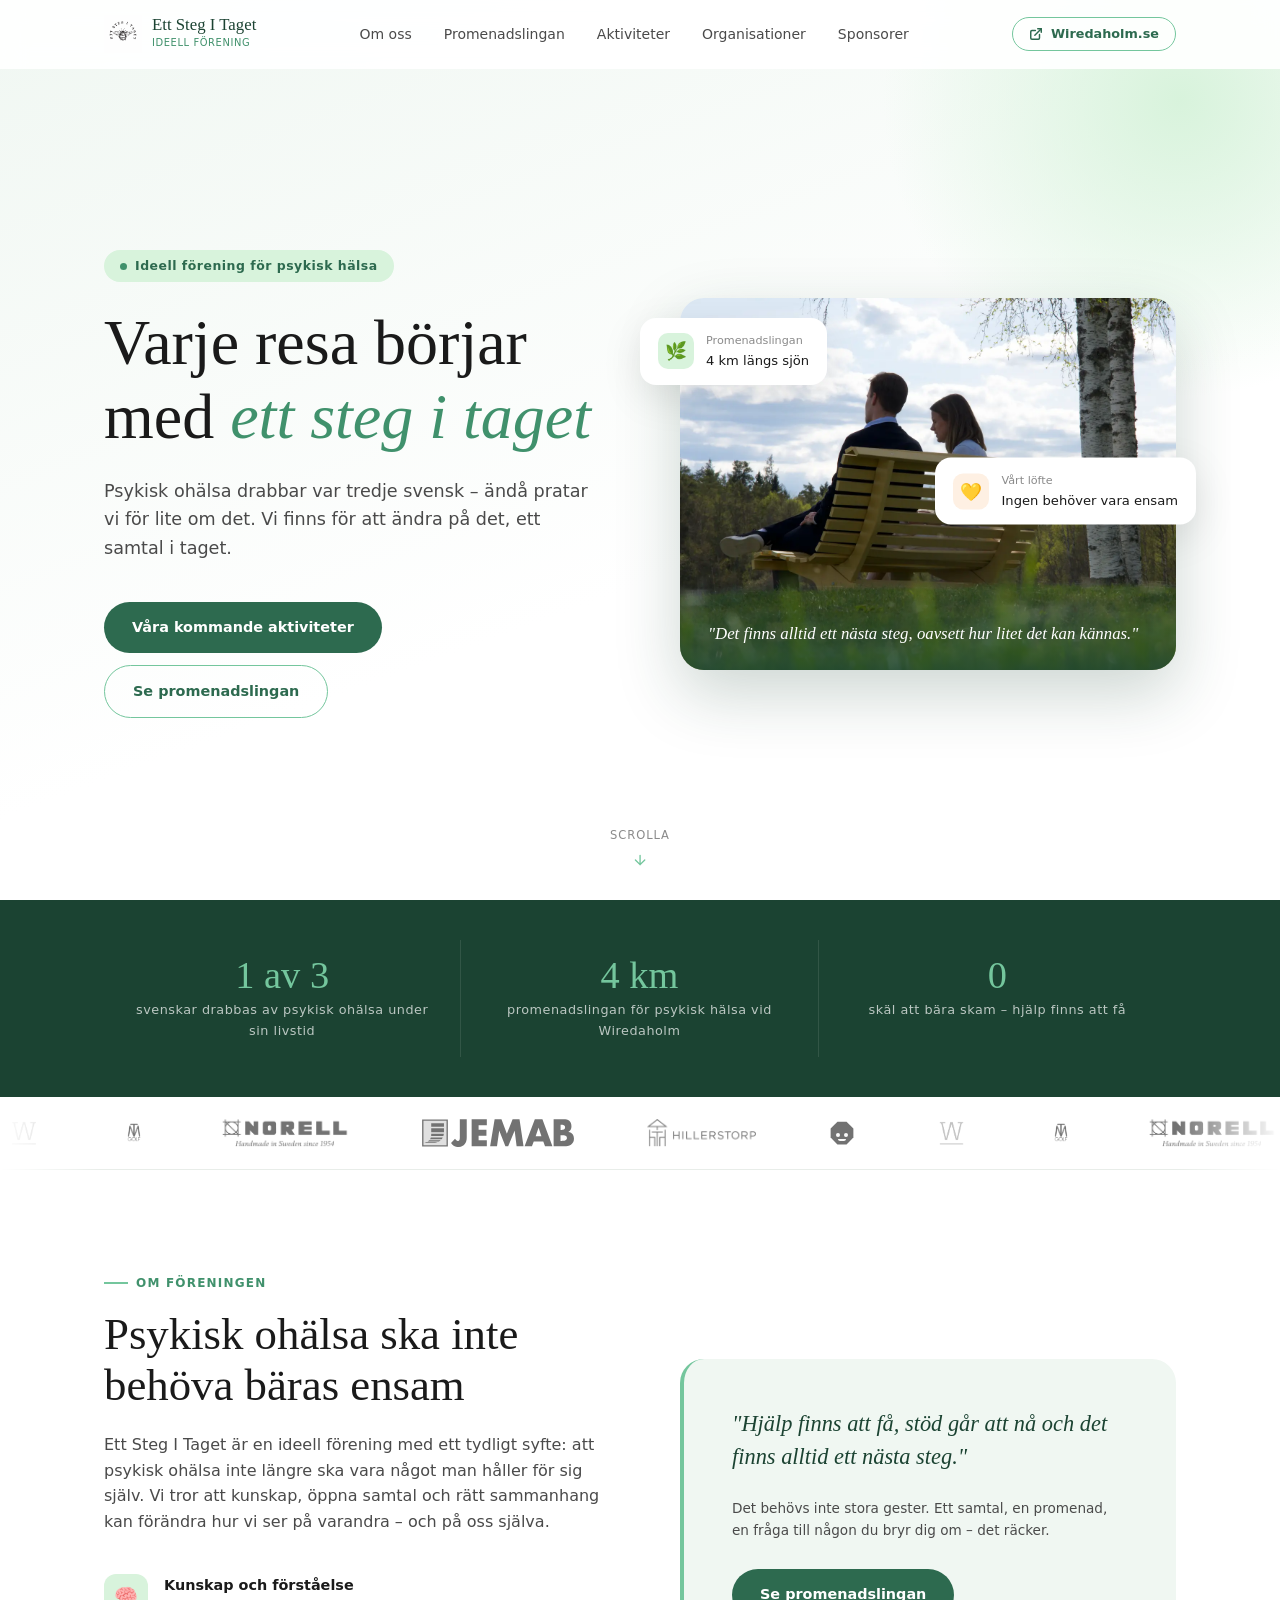
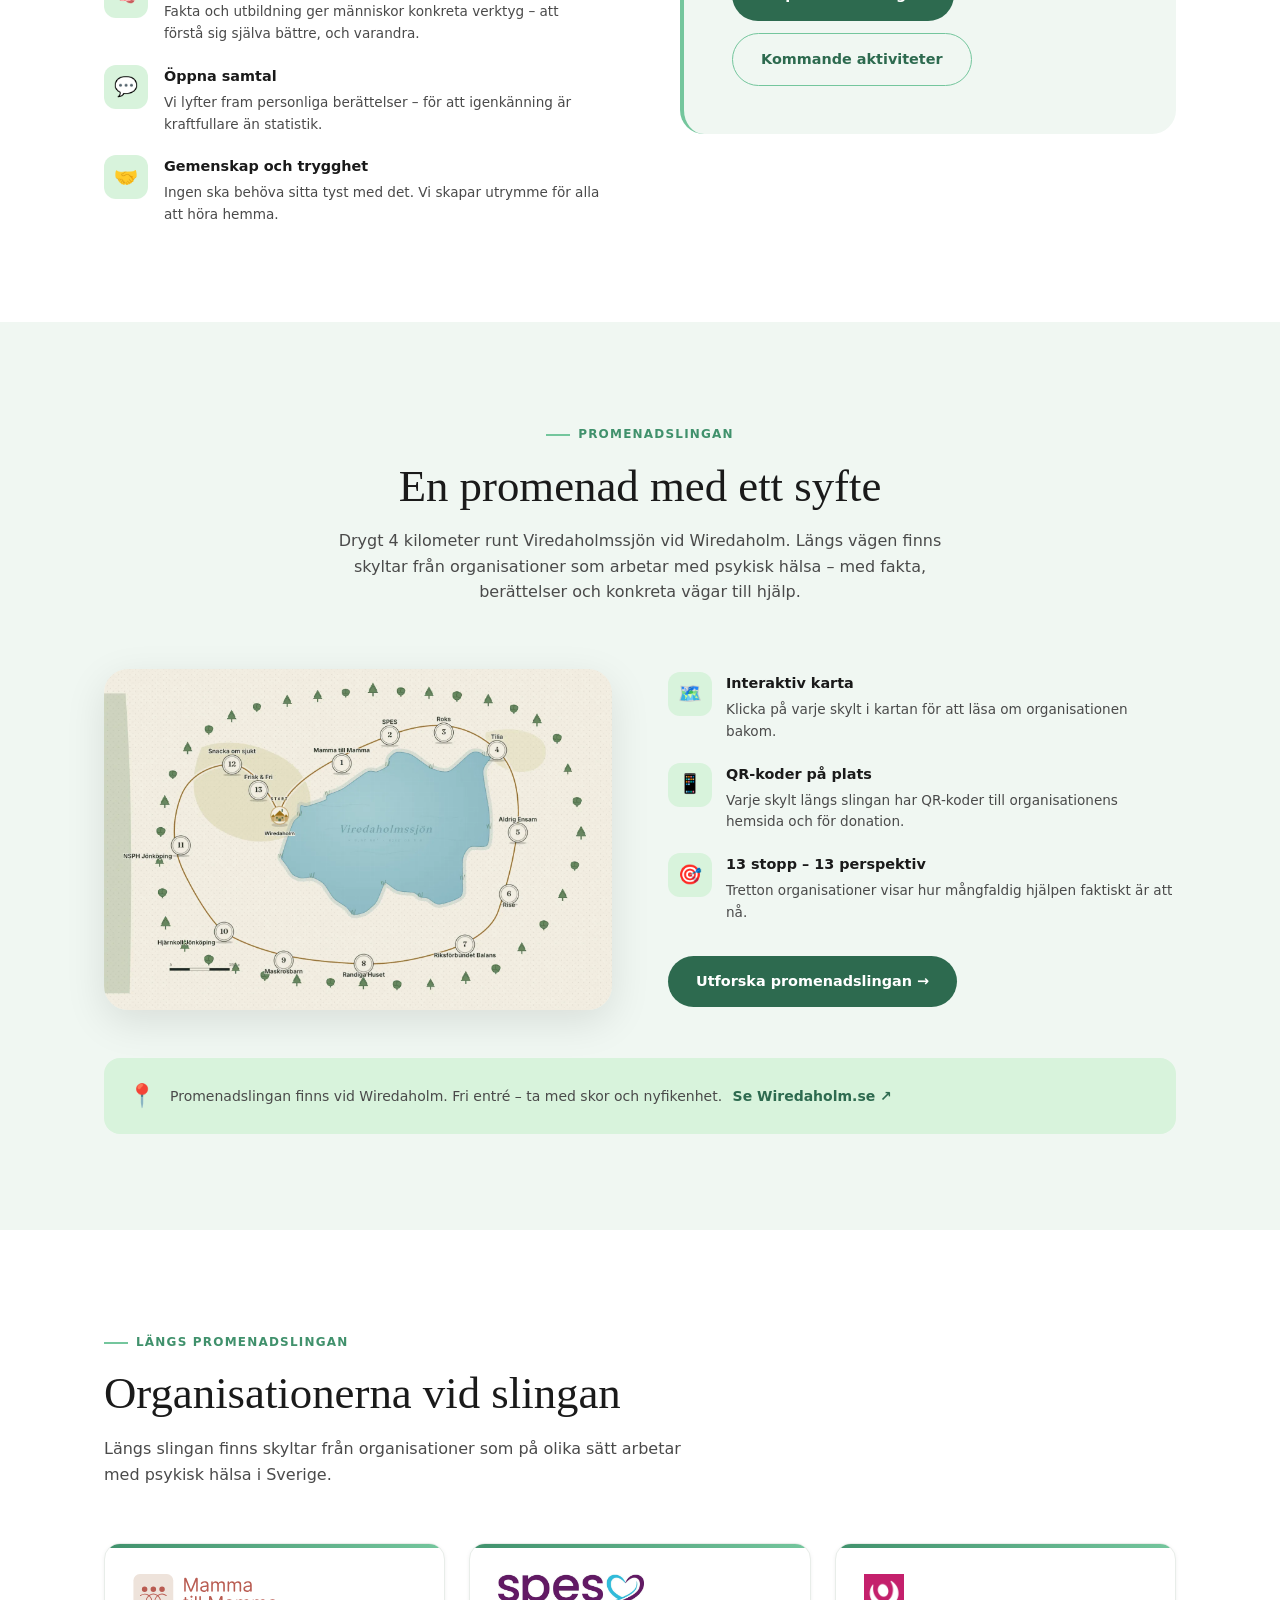
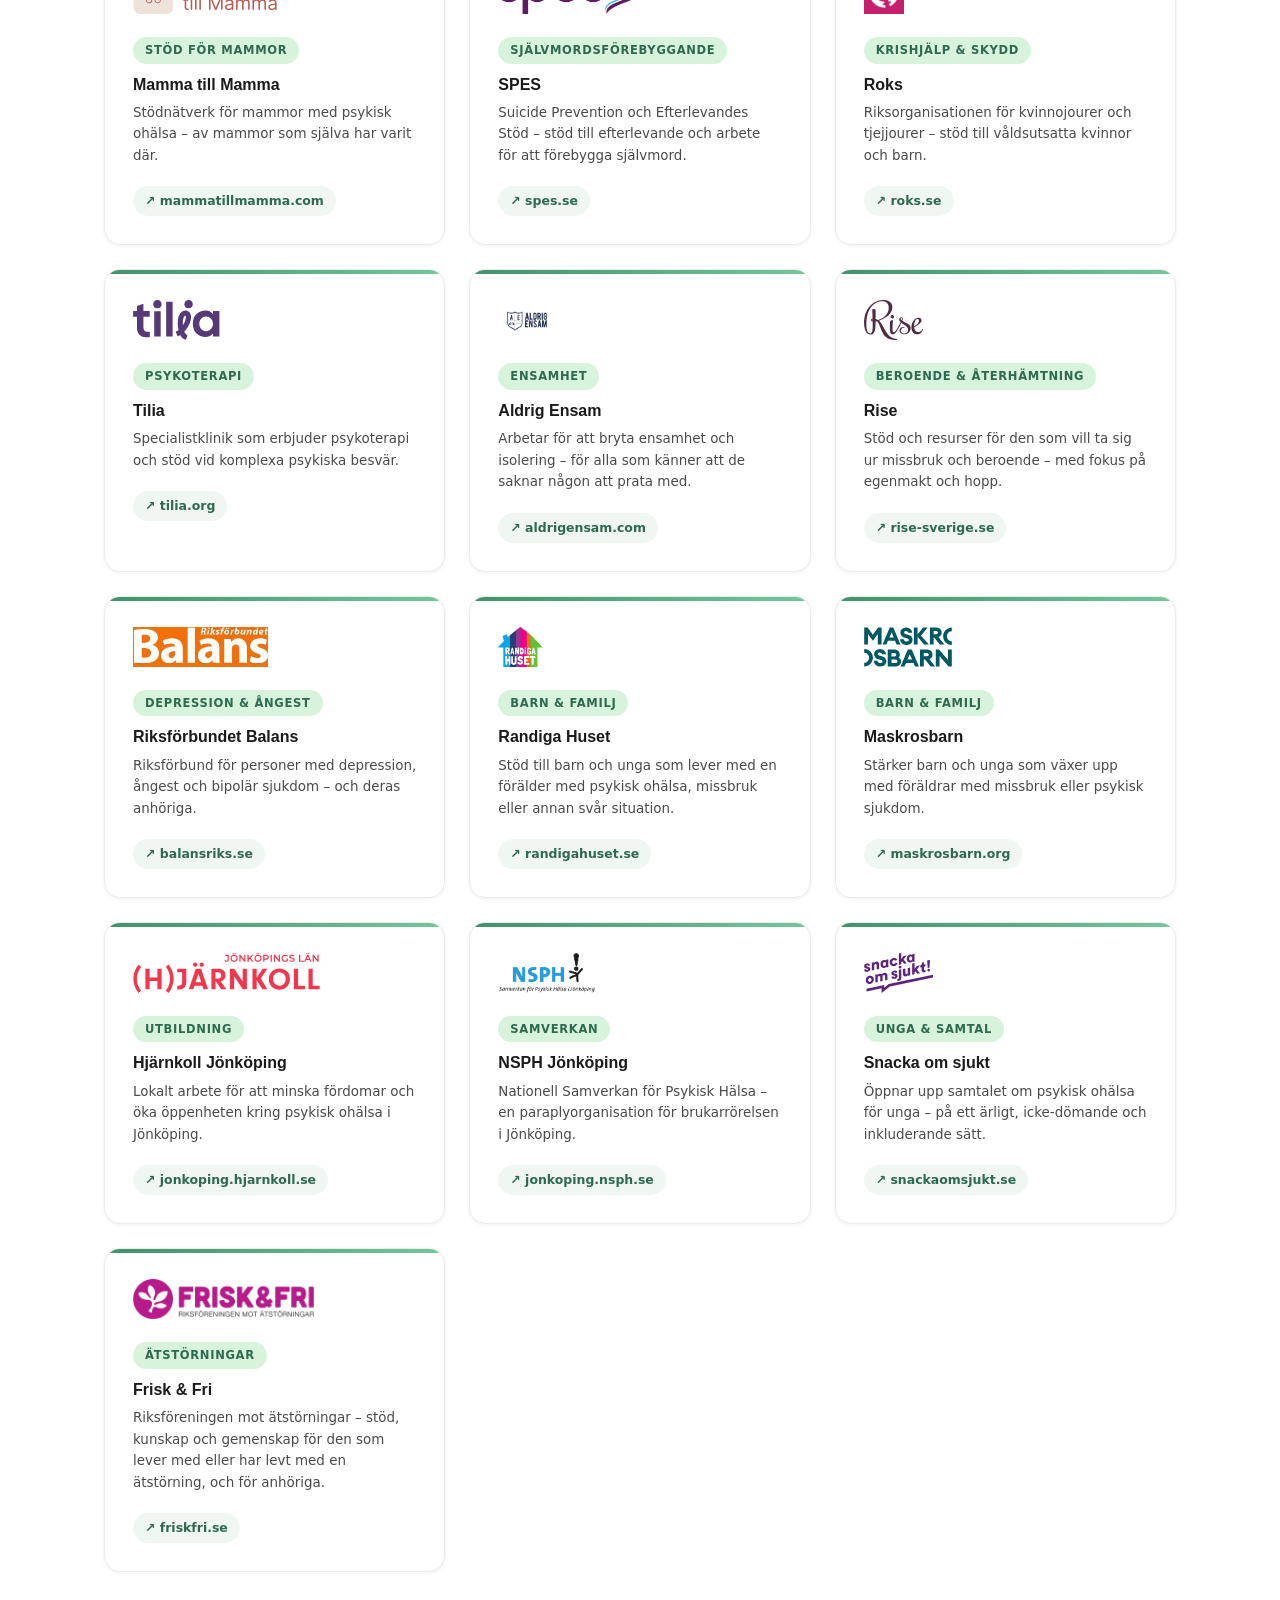
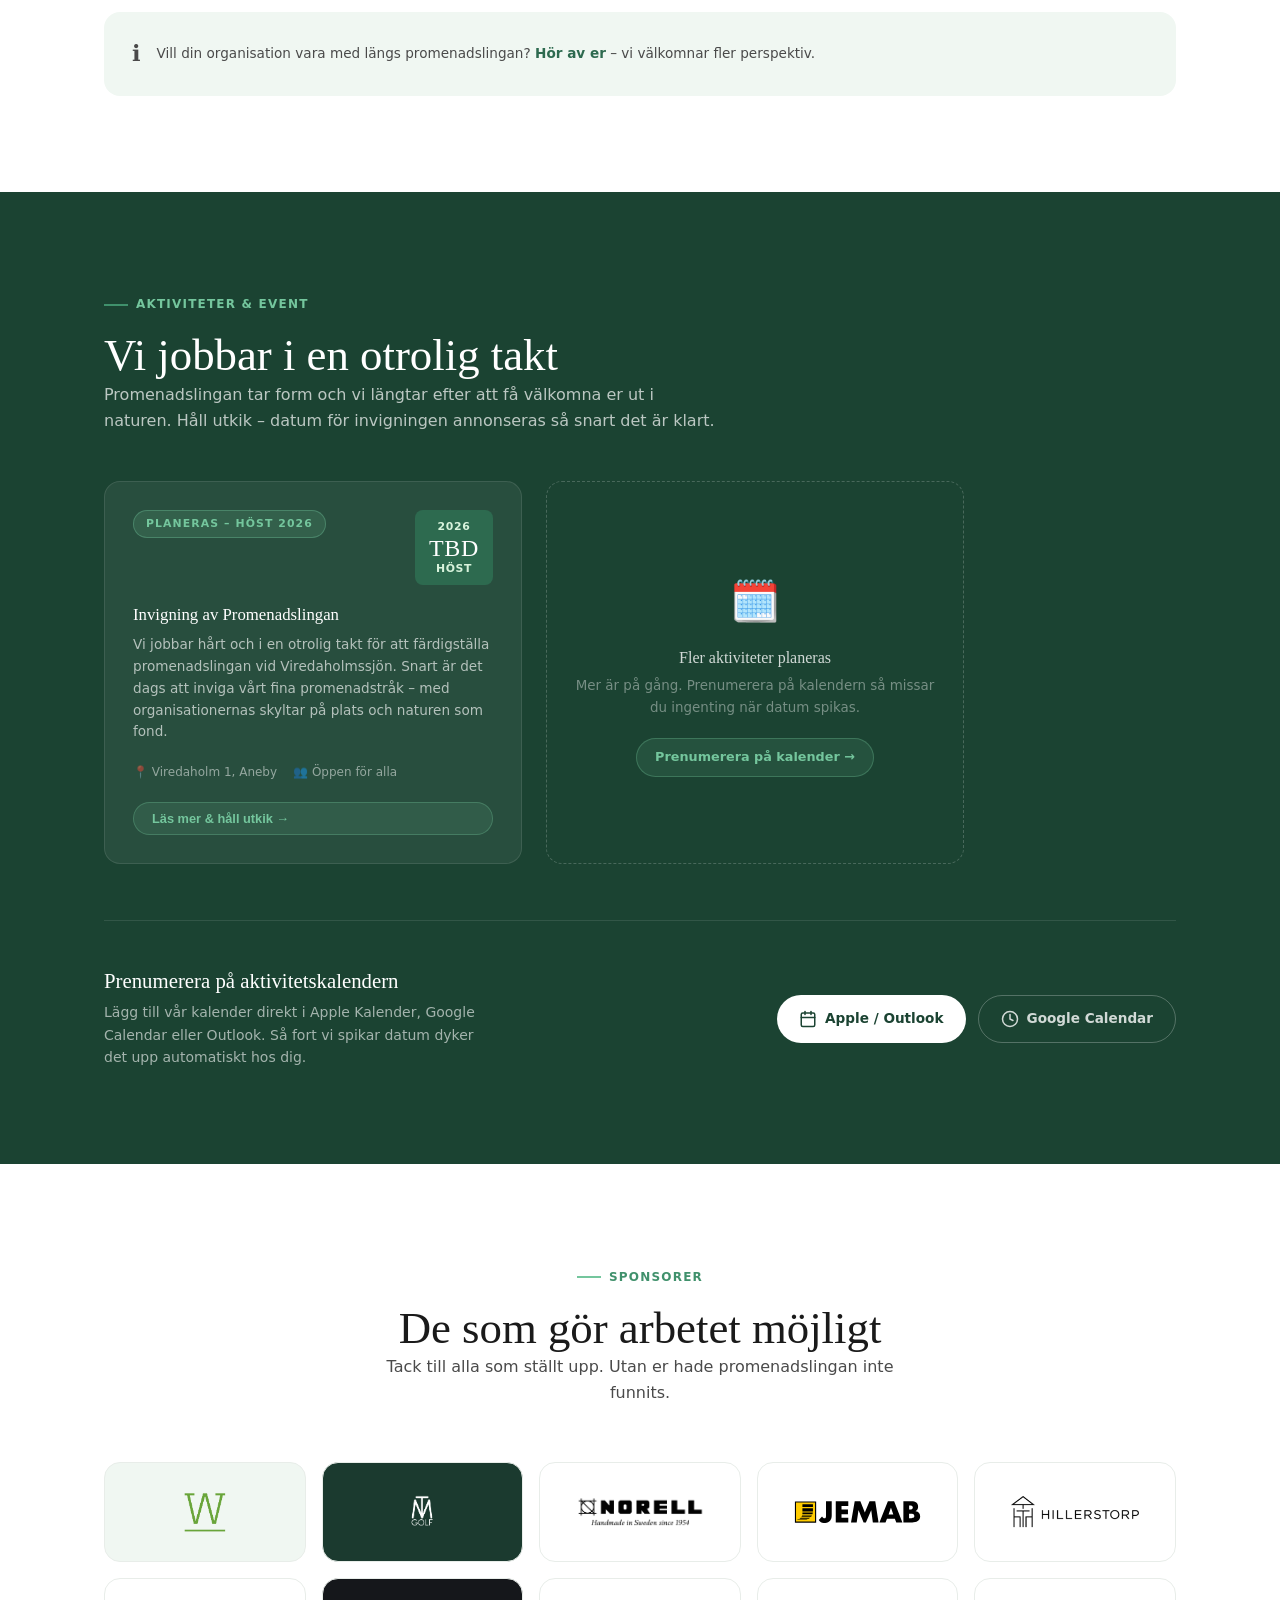
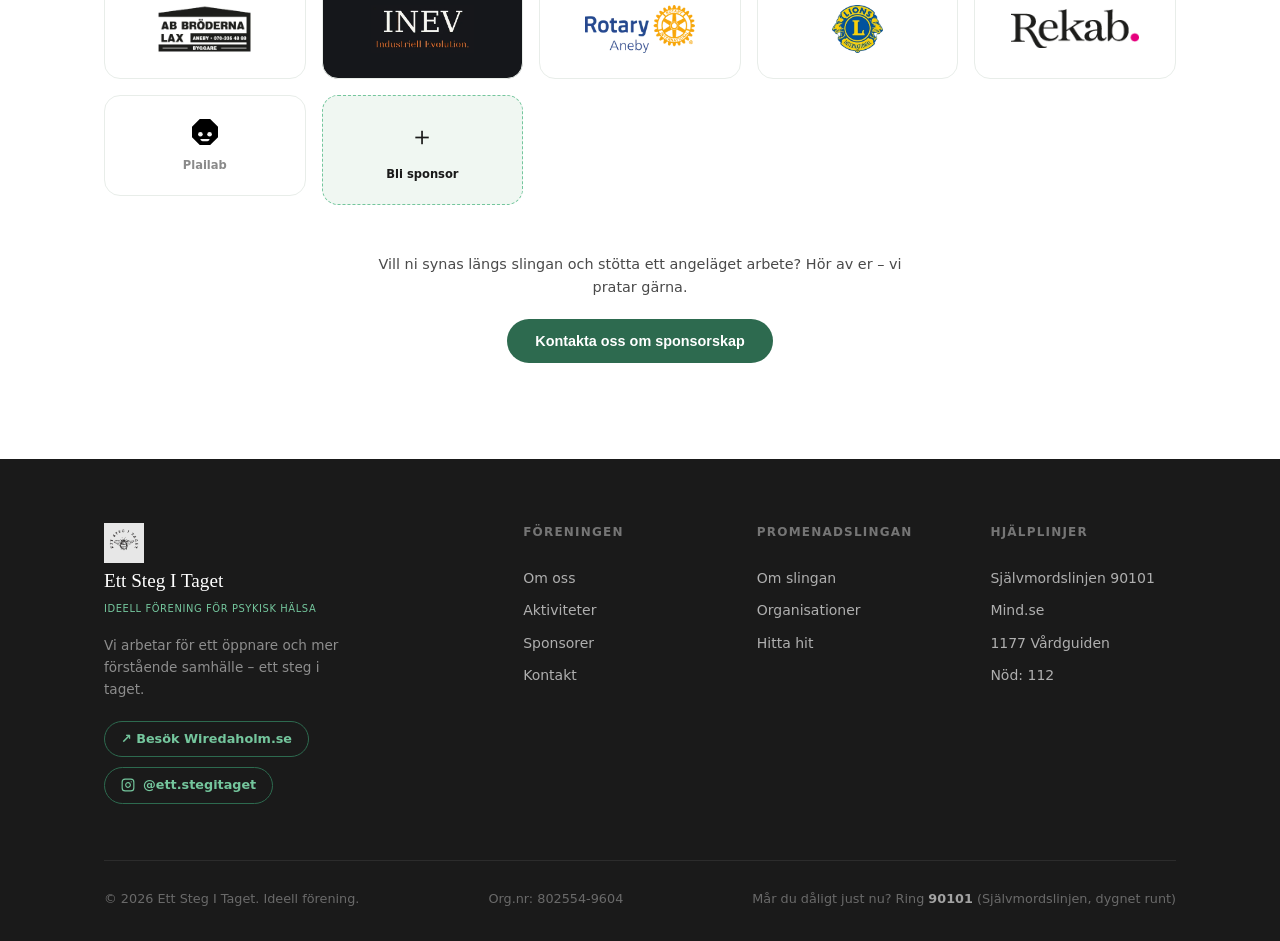
==== commit b007e6af: "Lägg till sponsorerna INEV, Rotary Aneby, Lions Aneby och Rekab; uppdatera Bröderna Lax Instagram Co" ====
--- a/index.html
+++ b/index.html
@@ -7,14 +7,15 @@
   <meta name="description" content="En ideell förening och en 4 km promenadslinga vid Wiredaholm – för att psykisk ohälsa inte ska behöva bäras ensam. Hjälp finns att få." />
   <!-- Open Graph / Social sharing -->
   <meta property="og:type" content="website" />
-  <meta property="og:url" content="https://ettstegitaget.info/" />
+  <link rel="canonical" href="https://www.ettstegitaget.info/" />
+  <meta property="og:url" content="https://www.ettstegitaget.info/" />
   <meta property="og:title" content="Ett Steg I Taget – Ideell förening för psykisk hälsa" />
   <meta property="og:description" content="En ideell förening och en 4 km promenadslinga vid Wiredaholm – för att psykisk ohälsa inte ska behöva bäras ensam." />
-  <meta property="og:image" content="https://ettstegitaget.info/Promenadslingan-vireda.webp" />
+  <meta property="og:image" content="https://www.ettstegitaget.info/Promenadslingan-vireda.webp" />
   <meta name="twitter:card" content="summary_large_image" />
   <meta name="twitter:title" content="Ett Steg I Taget – Ideell förening för psykisk hälsa" />
   <meta name="twitter:description" content="En ideell förening och en 4 km promenadslinga vid Wiredaholm – för att psykisk ohälsa inte ska behöva bäras ensam." />
-  <meta name="twitter:image" content="https://ettstegitaget.info/Promenadslingan-vireda.webp" />
+  <meta name="twitter:image" content="https://www.ettstegitaget.info/Promenadslingan-vireda.webp" />
   <!-- Icons & manifest -->
   <link rel="icon" href="favicon.ico" sizes="any" />
   <link rel="icon" href="apple-touch-icon.png" type="image/png" sizes="180x180" />
@@ -1230,8 +1231,20 @@
       <a href="https://www.hillerstorp.se/" target="_blank" rel="noopener" class="sponsor-card reveal">
         <img src="logos/sponsor-hillerstorp.png" alt="Hillerstorp" />
       </a>
-      <a href="https://brodernalax.se/" target="_blank" rel="noopener" class="sponsor-card reveal reveal-delay-1">
+      <a href="https://www.instagram.com/brodernalax_bygg/" target="_blank" rel="noopener" class="sponsor-card reveal reveal-delay-1">
         <img src="logos/sponsor-brodernalax.webp" alt="AB Bröderna Lax – Byggare, Aneby" width="248" height="125" />
+      </a>
+      <a href="https://inev.se/" target="_blank" rel="noopener" class="sponsor-card reveal reveal-delay-2" style="background:#15171b;">
+        <img src="logos/sponsor-inev.webp" alt="INEV – Industriell Evolution" width="343" height="160" />
+      </a>
+      <a href="https://aneby.rotary2365.se/" target="_blank" rel="noopener" class="sponsor-card reveal reveal-delay-3">
+        <img src="logos/sponsor-rotaryaneby.webp" alt="Rotary Aneby" width="342" height="150" />
+      </a>
+      <a href="https://e-clubhouse.org/sites/aneby/index.php" target="_blank" rel="noopener" class="sponsor-card reveal">
+        <img src="logos/sponsor-lionsaneby.webp" alt="Lions Club Aneby" width="159" height="150" />
+      </a>
+      <a href="https://www.rekab.com/" target="_blank" rel="noopener" class="sponsor-card reveal reveal-delay-1">
+        <img src="logos/sponsor-rekab.webp" alt="Rekab" width="149" height="46" />
       </a>
       <a href="https://www.plailab.com/" target="_blank" rel="noopener" class="sponsor-card reveal reveal-delay-2">
         <img src="logos/sponsor-plailab.svg" alt="Plailab" />
